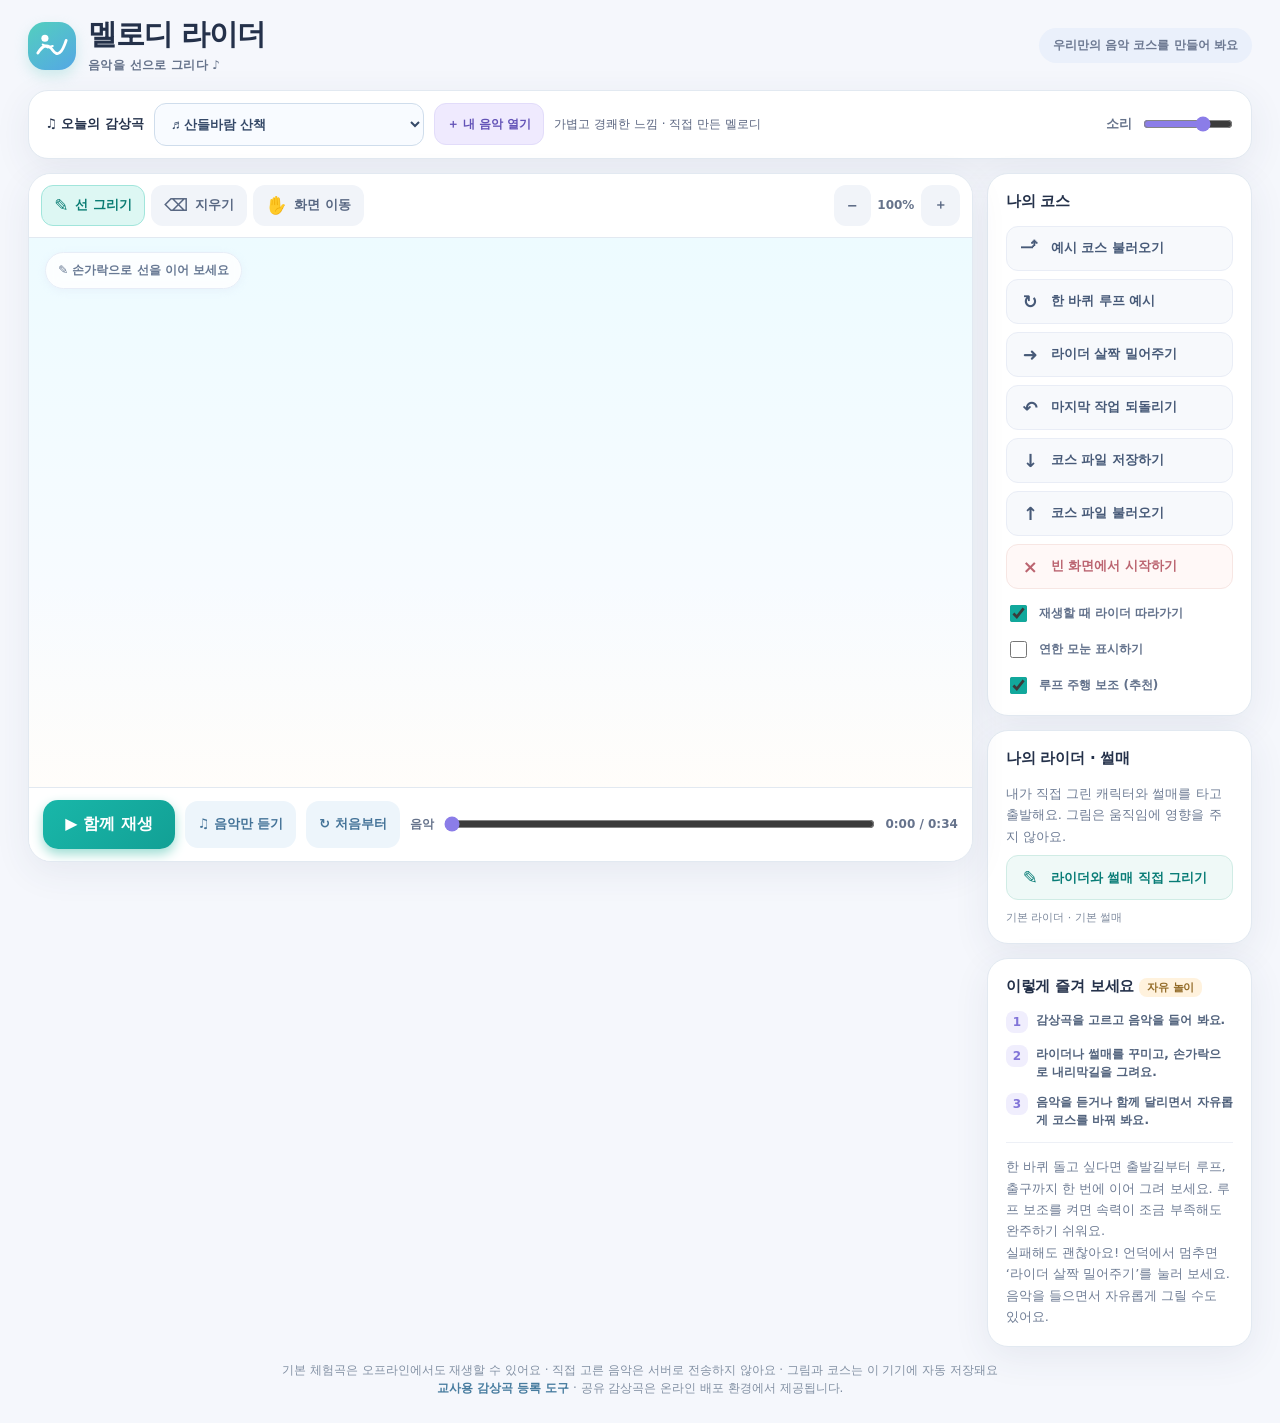
==== melody-rider/index.html @ 486e09ff "Fix 360-degree loop rider movement and add loop course / optional assist" ====
<!doctype html>
<html lang="ko">
<head>
<meta charset="utf-8">
<meta name="viewport" content="width=device-width,initial-scale=1,viewport-fit=cover,user-scalable=no">
<meta name="theme-color" content="#f6f7fb">
<title>멜로디 라이더 | 음악을 선으로 그리다</title>
<style>
:root{--ink:#24314a;--sub:#66738b;--mint:#11a89c;--mint-d:#098d82;--lilac:#8b7de8;--orange:#ff935e;--stroke:#e2e9f1;--paper:#fff;--bg:#f5f7fc;--shadow:0 10px 36px rgba(49,63,99,.08)}
*{box-sizing:border-box}html,body{margin:0;min-height:100%;background:var(--bg);font-family:system-ui,-apple-system,"Apple SD Gothic Neo","Noto Sans KR",sans-serif;color:var(--ink)}button,input{font:inherit}button{cursor:pointer;-webkit-tap-highlight-color:transparent}button:focus-visible,input:focus-visible{outline:3px solid #74cfc5;outline-offset:2px}
.shell{max-width:1500px;padding:18px clamp(12px,2.2vw,30px) 26px;margin:auto}.top{display:flex;align-items:center;justify-content:space-between;gap:16px;margin-bottom:16px;flex-wrap:wrap}.brand{display:flex;align-items:center;gap:12px}.logo{height:48px;width:48px;border-radius:17px;display:grid;place-items:center;background:linear-gradient(145deg,#53cfbe,#54a7e5);box-shadow:0 6px 13px #93d8d36b}.logo svg{width:34px;height:34px}.brand h1{font-size:clamp(22px,2.3vw,30px);margin:0;letter-spacing:-1px;line-height:1.15}.brand small{display:block;font-size:12px;color:var(--sub);font-weight:600;letter-spacing:.3px;margin-top:5px}.teacher-tip{font-size:12px;color:#6c7891;background:#eaf0fb;border-radius:50px;padding:9px 14px;font-weight:700}
.music-panel{display:flex;align-items:center;flex-wrap:wrap;gap:12px;background:var(--paper);border:1px solid var(--stroke);border-radius:20px;padding:12px 16px;box-shadow:var(--shadow);margin-bottom:14px}.music-label{font-size:13px;font-weight:800;white-space:nowrap}.music-picks{display:flex;background:#f0f3f9;border-radius:12px;padding:4px;gap:3px}.music-picks button{border:0;border-radius:10px;background:transparent;color:#65748a;padding:8px 12px;font-weight:800;font-size:13px}.music-picks button.selected{color:#fff;background:#776ce0;box-shadow:0 3px 10px #b8b1ef}.song-name{font-size:12px;color:#5a6580;overflow:hidden;text-overflow:ellipsis;white-space:nowrap;min-width:0;flex:1}.volume{display:flex;align-items:center;gap:9px;font-size:13px;color:var(--sub);font-weight:700}.volume input{accent-color:#8b7de8;width:90px}.hide{display:none!important}
.layout{display:grid;grid-template-columns:minmax(0,1fr) 265px;align-items:start;gap:14px}.stage-card{position:relative;background:#fff;border:1px solid var(--stroke);border-radius:23px;box-shadow:var(--shadow);overflow:hidden}.canvas-toolbar{display:flex;flex-wrap:wrap;align-items:center;gap:6px;padding:11px 12px;background:rgba(255,255,255,.97);border-bottom:1px solid var(--stroke);min-height:64px}.tool{border:1px solid transparent;background:#f1f4f9;color:#586782;font-size:13px;font-weight:800;border-radius:12px;min-height:41px;padding:0 12px;display:flex;gap:7px;align-items:center;justify-content:center;white-space:nowrap}.tool.active{background:#ddf7f3;color:#097c73;border-color:#a1e5db}.tool.warn{color:#ae6060;background:#fff4f1}.tool .ic{font-size:17px}.toolbar-spacer{flex:1}.zoom-lbl{font-size:12px;color:var(--sub);font-weight:800;min-width:38px;text-align:center}.stage{position:relative;height:clamp(355px,61vh,690px);background:linear-gradient(180deg,#edfbff,#f7fbff 63%,#fffdfa);overflow:hidden;touch-action:none;user-select:none}.stage canvas{display:block;width:100%;height:100%;touch-action:none;cursor:crosshair}.stage.is-pan canvas{cursor:grab}.stage.is-erase canvas{cursor:cell}.stage-overlay{position:absolute;left:16px;top:14px;pointer-events:none;background:#ffffffcc;color:#687994;font-size:12px;font-weight:800;padding:9px 12px;border:1px solid #e7edf7;border-radius:30px;backdrop-filter:blur(7px);box-shadow:0 2px 8px #d7e5f255}.message{position:absolute;left:50%;top:32%;transform:translate(-50%,-50%);background:#26364be8;border-radius:16px;padding:13px 20px;color:#fff;font-weight:800;text-align:center;max-width:80%;font-size:14px;pointer-events:none;opacity:0;transition:opacity .3s}.message.show{opacity:1}.playbar{display:flex;align-items:center;gap:10px;padding:12px 14px;background:#fff;border-top:1px solid var(--stroke)}.play{background:linear-gradient(135deg,#19b7a9,#12a095);border:0;min-height:49px;color:#fff;border-radius:15px;padding:0 22px;font-weight:900;font-size:16px;box-shadow:0 5px 12px #9cddd3}.restart{background:#edf5fb;border:0;color:#447398;border-radius:13px;padding:0 13px;min-height:47px;font-weight:800;font-size:13px}.timeline{min-width:80px;flex:1;display:flex;align-items:center;gap:8px}.timeline input{width:100%;accent-color:#8b7de8}.time{font-size:12px;color:#66738c;white-space:nowrap;font-variant-numeric:tabular-nums;font-weight:800}.timeline label{font-size:12px;color:var(--sub);white-space:nowrap;font-weight:800}.side{display:flex;flex-direction:column;gap:14px}.panel{background:#fff;border:1px solid var(--stroke);border-radius:21px;padding:18px;box-shadow:var(--shadow)}.panel h2{font-size:15px;margin:0 0 15px;letter-spacing:-.2px}.panel .sep{height:1px;background:#edf0f6;margin:13px 0}.pbtn{width:100%;display:flex;align-items:center;gap:9px;text-align:left;border:1px solid #e9edf6;background:#f7f9fc;border-radius:12px;padding:11px 12px;color:#475a78;font-weight:800;font-size:13px;margin-top:8px}.pbtn .ic{font-size:18px;width:23px;text-align:center}.pbtn:hover,.tool:hover{filter:brightness(.98)}.pbtn.danger{background:#fff8f7;color:#bb6470;border-color:#f7e6e3}.check{display:flex;align-items:center;gap:9px;color:#62718b;font-size:12px;font-weight:750;margin-top:13px;cursor:pointer}.check input{accent-color:var(--mint);width:17px;height:17px}.hint{color:#6f7d95;line-height:1.65;font-size:13px;margin:0}.steps{display:grid;gap:12px}.steps p{display:flex;gap:8px;margin:0;color:#52637d;font-size:12px;line-height:1.5;font-weight:700}.steps b{height:22px;width:22px;border-radius:8px;display:inline-grid;place-items:center;flex-shrink:0;background:#f0eefd;color:#8174d8;font-size:12px}.footer{margin-top:14px;text-align:center;color:#8290a3;font-size:12px;line-height:1.5}.pill{background:#fff2dd;color:#936b28;padding:3px 8px;border-radius:8px;font-weight:900;font-size:11px}.simple{border:0;background:transparent;color:#4e88ac;font-weight:800;font-size:12px;padding:4px}.mobile-only{display:none}
@media(max-width:1050px){.layout{grid-template-columns:minmax(0,1fr) 220px}.panel{padding:14px}.tool{padding:0 9px}.teacher-tip{display:none}.canvas-toolbar{gap:5px}}
@media(max-width:750px){.shell{padding:10px 10px 20px}.top{margin:5px 4px 12px}.brand h1{font-size:22px}.logo{height:42px;width:42px;border-radius:14px}.layout{display:flex;flex-direction:column}.side{display:grid;grid-template-columns:1fr 1fr}.stage{height:55vh;min-height:350px;max-height:580px}.canvas-toolbar{padding:9px;min-height:unset}.tool{min-height:40px;font-size:12px;padding:0 9px}.tool .ic{font-size:15px}.zoom-lbl{display:none}.playbar{padding:9px;gap:6px}.play{min-height:45px;padding:0 14px;font-size:14px}.restart{min-height:45px;padding:0 9px}.timeline label{display:none}.time{font-size:11px}.music-panel{padding:10px;gap:9px}.music-label{display:none}.music-picks button{padding:8px;font-size:12px}.volume{display:none}.song-name{flex-basis:100%}.footer{margin-top:10px}}
@media(max-width:450px){.side{grid-template-columns:1fr}.stage{height:52vh}.canvas-toolbar{flex-wrap:nowrap;overflow-x:auto}.toolbar-spacer{display:none}.playbar{flex-wrap:wrap}.timeline{order:3;flex-basis:100%;padding:0 3px}.stage-overlay{font-size:10px;left:8px;top:8px}.brand small{font-size:10px}}

.song-select{min-height:43px;border:1px solid #cfddec;border-radius:12px;background:#f8fbff;color:#354968;padding:0 12px;font-weight:850;font-size:13px;max-width:270px;min-width:165px;flex:1;cursor:pointer}.song-file-btn{background:#efeafe;color:#6353b7;border:1px solid #e2dcfa;border-radius:12px;min-height:42px;padding:0 12px;font-weight:800;font-size:12px;white-space:nowrap}.music-panel{gap:10px}.song-name{min-width:190px}.art-open{background:#eff9f7;border-color:#d0ece5;color:#087c76}.art-state{font-size:11px;color:#7d899d;margin-top:10px}.footer a{color:#477c9f;text-decoration:none;font-weight:800}
.art-dialog{border:0;background:transparent;padding:8px;max-width:min(820px,calc(100vw - 20px));width:100%;max-height:min(96dvh,900px);overflow:auto}.art-dialog::backdrop{background:#172944a8;backdrop-filter:blur(3px)}.art-content{background:#fff;border-radius:25px;padding:22px;box-shadow:0 18px 55px #17294442}.art-heading{display:flex;justify-content:space-between;gap:12px;align-items:flex-start}.art-heading h2{margin:0;font-size:23px}.art-heading p{margin:5px 0 0;color:#708098;line-height:1.5;font-size:12px}.art-close{border:0;background:#eef2f8;width:38px;height:38px;border-radius:11px;font-size:27px;color:#63758b;line-height:1}.art-tabs{display:flex;gap:8px;margin:17px 0 13px}.art-tabs button{border:1px solid #dbe5f0;background:#f5f7fc;border-radius:11px;padding:10px 15px;color:#66768b;font-weight:900}.art-tabs button.chosen{background:#def7f1;border-color:#80d8cc;color:#078476}.art-work{display:grid;grid-template-columns:minmax(0,1fr) minmax(170px,.75fr);gap:18px;align-items:center}.art-board{min-height:250px;border-radius:18px;border:2px dashed #b9d8e2;background-color:#f7fbff;background-image:linear-gradient(#a6d8e32b 1px,transparent 1px),linear-gradient(90deg,#a6d8e32b 1px,transparent 1px);background-size:24px 24px;display:flex;align-items:center;justify-content:center;padding:12px}.art-board canvas{display:block;max-width:100%;width:auto;height:auto;max-height:min(39vh,355px);touch-action:none;cursor:crosshair;filter:drop-shadow(0 1px 0 #d2d9e9)}.art-explain strong{font-size:15px}.art-explain p{font-size:12px;line-height:1.6;color:#738198}.art-color-row{display:flex;flex-wrap:wrap;gap:8px;margin:16px 0}.art-color-row button{width:33px;height:33px;border-radius:50%;border:3px solid white;box-shadow:0 0 0 1px #d8dfeb;position:relative;padding:0}.art-color-row button.chosen{box-shadow:0 0 0 3px #7468c9}.art-tools{display:flex;flex-wrap:wrap;gap:7px}.art-tools button{border:1px solid #d9e2f0;border-radius:9px;background:#f3f6fb;color:#546983;padding:9px;font-size:12px;font-weight:800}.art-tools button.chosen{color:#0a7f76;background:#dff6f0;border-color:#9ee1d7}.art-explain .art-small{font-size:11px;margin-top:15px}.art-bottom{display:flex;gap:10px;justify-content:flex-end;margin-top:18px;border-top:1px solid #edf0f7;padding-top:15px}.art-bottom button{min-height:44px;border:0;border-radius:12px;background:#eff2f8;color:#576982;padding:0 17px;font-weight:850}.art-bottom .art-save{background:#159f95;color:white}
@media(max-width:750px){.music-panel .song-select{max-width:none}.song-name{flex-basis:100%;min-width:0}.art-dialog{max-height:96dvh}.art-content{padding:14px}.art-work{grid-template-columns:minmax(0,1fr) minmax(145px,.7fr);gap:11px}.art-board{min-height:195px;padding:6px}.art-heading h2{font-size:19px}.art-color-row button{width:29px;height:29px}.art-tabs{margin:12px 0}}
@media(max-width:550px){.art-work{grid-template-columns:1fr;gap:9px}.art-board{min-height:180px}.art-board canvas{max-height:29vh}.art-explain p{margin:5px 0}.art-color-row{margin:9px 0}.art-heading p{font-size:11px}.art-bottom{margin-top:8px}.art-tabs button{font-size:12px;padding:8px 9px}}
</style>
</head>
<body>
<div class="shell">
<header class="top">
  <div class="brand"><div class="logo" aria-hidden="true"><svg viewBox="0 0 48 48" fill="none"><path d="M4 34Q15 16 25 30T44 16" stroke="white" stroke-width="4" stroke-linecap="round"/><circle cx="14" cy="13" r="5" fill="#fff"/><path d="M11 22L18 26L25 24" stroke="white" stroke-width="3" stroke-linecap="round"/></svg></div><div><h1>멜로디 라이더</h1><small>음악을 선으로 그리다 ♪</small></div></div>
  <div class="teacher-tip">우리만의 음악 코스를 만들어 봐요</div>
</header>
<section class="music-panel" aria-label="음악 선택">
  <div class="music-label">♫ 오늘의 감상곡</div>
  <select class="song-select" id="songSelect" aria-label="감상곡 선택"><option>감상곡을 준비하는 중…</option></select>
  <button type="button" class="song-file-btn" id="pickFile">＋ 내 음악 열기</button>
  <input id="musicInput" class="hide" type="file" accept="audio/*,.mp3,.m4a,.wav,.ogg">
  <span class="song-name" id="songName">곡을 선택한 뒤 듣거나 코스를 만들어 보세요</span>
  <div class="volume"><label for="volume">소리</label><input id="volume" type="range" min="0" max="100" value="70" aria-label="음량"></div>
</section>
<div class="layout">
  <section class="stage-card" aria-label="그리기와 라이더 영역">
    <div class="canvas-toolbar">
      <button type="button" class="tool active" id="toolDraw" aria-pressed="true"><span class="ic">✎</span> 선 그리기</button>
      <button type="button" class="tool" id="toolErase" aria-pressed="false"><span class="ic">⌫</span> 지우기</button>
      <button type="button" class="tool" id="toolPan" aria-pressed="false"><span class="ic">✋</span> 화면 이동</button>
      <span class="toolbar-spacer"></span>
      <button type="button" class="tool" id="zoomOut" aria-label="화면 축소">−</button><span class="zoom-lbl" id="zoomLabel">100%</span><button type="button" class="tool" id="zoomIn" aria-label="화면 확대">＋</button>
    </div>
    <div class="stage" id="stage"><canvas id="canvas" aria-label="터치 또는 마우스로 선을 그리는 공간"></canvas><span class="stage-overlay" id="stageStatus">✎ 선을 그려 길을 이어 보세요</span><div class="message" id="message" aria-live="polite"></div></div>
    <div class="playbar">
      <button type="button" class="play" id="playBtn">▶ 함께 재생</button>
      <button type="button" class="restart" id="listenBtn">♫ 음악만 듣기</button>
      <button type="button" class="restart" id="retryBtn">↻ 처음부터</button>
      <div class="timeline"><label for="seek">음악</label><input type="range" min="0" max="1000" value="0" id="seek" aria-label="음악 재생 위치"><span class="time" id="time">0:00 / 0:34</span></div>
    </div>
  </section>
  <aside class="side">
    <section class="panel"><h2>나의 코스</h2>
      <button type="button" class="pbtn" id="sampleBtn"><span class="ic">⤴</span> 예시 코스 불러오기</button>
      <button type="button" class="pbtn" id="loopSampleBtn"><span class="ic">↻</span> 한 바퀴 루프 예시</button>
      <button type="button" class="pbtn" id="pushBtn"><span class="ic">➜</span> 라이더 살짝 밀어주기</button>
      <button type="button" class="pbtn" id="undoBtn"><span class="ic">↶</span> 마지막 작업 되돌리기</button>
      <button type="button" class="pbtn" id="saveBtn"><span class="ic">↓</span> 코스 파일 저장하기</button>
      <button type="button" class="pbtn" id="loadBtn"><span class="ic">↑</span> 코스 파일 불러오기</button>
      <button type="button" class="pbtn danger" id="clearBtn"><span class="ic">×</span> 빈 화면에서 시작하기</button>
      <input class="hide" type="file" accept=".json,application/json" id="courseInput">
      <label class="check"><input type="checkbox" id="follow" checked> 재생할 때 라이더 따라가기</label>
      <label class="check"><input type="checkbox" id="showGrid"> 연한 모눈 표시하기</label>
      <label class="check"><input type="checkbox" id="loopAssist" checked> 루프 주행 보조 (추천)</label>
    </section>
    <section class="panel"><h2>나의 라이더 · 썰매</h2>
      <p class="hint">내가 직접 그린 캐릭터와 썰매를 타고 출발해요. 그림은 움직임에 영향을 주지 않아요.</p>
      <button type="button" class="pbtn art-open" id="artOpen"><span class="ic">✎</span> 라이더와 썰매 직접 그리기</button>
      <div class="art-state" id="artState">기본 캐릭터 · 기본 썰매</div>
    </section>
    <section class="panel"><h2>이렇게 즐겨 보세요 <span class="pill">자유 놀이</span></h2>
      <div class="steps"><p><b>1</b><span>감상곡을 고르고 음악을 들어 봐요.</span></p><p><b>2</b><span>라이더나 썰매를 꾸미고, 손가락으로 내리막길을 그려요.</span></p><p><b>3</b><span>음악을 듣거나 함께 달리면서 자유롭게 코스를 바꿔 봐요.</span></p></div>
      <div class="sep"></div><p class="hint">한 바퀴 돌고 싶다면 출발길부터 루프, 출구까지 한 번에 이어 그려 보세요. 루프 보조를 켜면 속력이 조금 부족해도 완주하기 쉬워요.</p><p class="hint">실패해도 괜찮아요! 언덕에서 멈추면 ‘라이더 살짝 밀어주기’를 눌러 보세요. 음악을 들으면서 자유롭게 그릴 수도 있어요.</p>
    </section>
  </aside>
</div>
<div class="footer">기본 체험곡은 오프라인에서도 재생할 수 있어요 · 직접 고른 음악은 서버로 전송하지 않아요 · 그림과 코스는 이 기기에 자동 저장돼요<br><a href="teacher.html">교사용 감상곡 등록 도구</a> · 공유 감상곡은 온라인 배포 환경에서 제공됩니다.</div>
</div>
<dialog id="artDialog" class="art-dialog" aria-labelledby="artDialogTitle">
  <div class="art-content">
    <div class="art-heading"><div><h2 id="artDialogTitle">내 라이더와 썰매 꾸미기</h2><p>손가락으로 마음껏 그려요! 그림이 작게 줄어들어 라이더와 함께 움직여요.</p></div><button type="button" id="artClose" class="art-close" aria-label="그리기 창 닫기">×</button></div>
    <div class="art-tabs" role="group" aria-label="그림 종류"><button type="button" class="chosen" id="artTabRider">사람 · 동물 그리기</button><button type="button" id="artTabSled">썰매 그리기</button></div>
    <div class="art-work"><div class="art-board"><canvas id="artCanvas" width="240" height="280" aria-label="캐릭터를 직접 그리는 공간"></canvas></div><div class="art-explain"><strong id="artGuideTitle">라이더를 그려 보세요</strong><p id="artGuideText">얼굴이나 몸을 크게 그리면 달릴 때도 잘 보여요. 종이처럼 보이는 배경은 저장되지 않아요.</p><div class="art-color-row" id="artPalette" aria-label="펜 색상"></div><div class="art-tools"><button id="artPen" type="button" class="chosen">✎ 펜</button><button id="artEraser" type="button">⌫ 지우개</button><button id="artUndo" type="button">↶ 되돌리기</button><button id="artClear" type="button">모두 지우기</button></div><p class="art-small">그린 부분만 사용해요. 빈 그림을 적용하면 기본 모습으로 돌아갑니다.</p></div></div>
    <div class="art-bottom"><button type="button" id="artCancel">취소</button><button type="button" id="artApply" class="art-save">✓ 내 그림 적용하기</button></div>
  </div>
</dialog>
<script>
(()=>{'use strict';
const $=id=>document.getElementById(id);
const canvas=$('canvas'),stage=$('stage'),ctx=canvas.getContext('2d');
const BASE={x:94,y:228};
const SAMPLE=[
 [[32,320],[110,320],[230,320],[310,337],[410,374],[515,421]],
 [[515,421],[590,423],[645,404],[700,359],[765,315]],
 [[905,419],[1010,414],[1150,384],[1270,386],[1370,432]],
 [[1420,429],[1490,371],[1545,318],[1635,316],[1750,369]]
];
const STORAGE='melodyRider_courses_v1';
let tracks=[],history=[],mode='draw',camera={x:0,y:-56,zoom:1},follow=true,grid=false;
let width=800,height=500,scale=1,pointer=null,preview=null,playing=false,rideEnabled=true,lastTime=0,now=0,shownMessage=0,death=false,loopAssist=true;
// 자유 감상용 주행 설정: 적은 구름저항과 부드러운 코너 통과.
const PHYSICS={gravity:970,startSpeed:290,rollingFriction:.003,airDrag:.008,maxSpeed:1100};
let rider={x:BASE.x,y:BASE.y,vx:PHYSICS.startSpeed,vy:0,angle:0,grounded:false,tangent:null,track:null,s:0,railSpeed:0,side:1,boosted:new Set(),r:12},sparkles=[];
// 교사가 music-library.json에 등록한 곡은 학생 전체에게 공유되고, 내 음악은 기기 안에서만 열립니다.
const BUILTINS=[
 {id:'breeze',kind:'builtin',title:'산들바람 산책',description:'가볍고 경쾌한 느낌 · 직접 만든 멜로디',bpm:112,length:34.3,wave:'triangle',melody:[64,67,69,71,72,71,69,67,64,62,64,67,69,67,64,null,65,69,72,74,72,69,67,65,64,67,71,74,72,69,67,null,64],bass:[48,48,53,50]},
 {id:'cloud',kind:'builtin',title:'구름 위의 꿈',description:'느리고 부드러운 느낌 · 직접 만든 멜로디',bpm:76,length:41.5,wave:'sine',melody:[60,null,64,67,69,null,67,64,62,null,65,69,67,null,64,null,60,62,64,null,67,65,64,null,62,60,62,65,64,null,60,null],bass:[48,53,46,48]},
 {id:'chase',kind:'builtin',title:'두근두근 모험',description:'빠르고 신나는 느낌 · 직접 만든 멜로디',bpm:152,length:30.3,wave:'sawtooth',melody:[64,64,67,69,71,69,67,64,72,71,69,67,69,71,74,null,76,74,72,71,69,67,69,71,72,74,76,74,71,69,67,null],bass:[48,55,53,50]}
];
let songs=[...BUILTINS],currentSong=BUILTINS[0],musicMode='builtin',musicFileUrl=null,selectedFile=null,musicTime=0,beatPlayed=-1,ctxAudio=null,volume=.7;
const audio=new Audio();audio.preload='metadata';audio.volume=volume;
let musicDuration=currentSong.length;
const ART_STORAGE='melodyRider_art_v2',art={rider:null,sled:null},artImages={rider:null,sled:null};
function clamp(v,lo,hi){return Math.max(lo,Math.min(hi,v));}
function showMessage(txt,ms=1700){$('message').textContent=txt;$('message').classList.add('show');shownMessage=performance.now()+ms;}
function sample(){return SAMPLE.map(line=>line.map(p=>({x:p[0],y:p[1]})));}
function snap(){return tracks.map(line=>line.map(p=>({x:p.x,y:p.y})));}
function checkpoint(){history.push(snap());if(history.length>40)history.shift();}
function persist(){try{localStorage.setItem(STORAGE,JSON.stringify(tracks));}catch(e){}}
function validateTrack(data){if(!Array.isArray(data)||data.length>500)return null;const out=[];for(const line of data){if(!Array.isArray(line)||line.length>15000) return null;const newLine=[];for(const p of line){if(typeof p?.x!=='number'||typeof p?.y!=='number'||!Number.isFinite(p.x)||!Number.isFinite(p.y)||Math.abs(p.x)>1e7||Math.abs(p.y)>1e7)return null;newLine.push({x:p.x,y:p.y});}if(newLine.length>1)out.push(newLine);}return out;}
try{const stored=JSON.parse(localStorage.getItem(STORAGE));tracks=validateTrack(stored)||sample();}catch(e){tracks=sample();}
function resetRider(){rider={x:BASE.x,y:BASE.y,vx:PHYSICS.startSpeed,vy:0,angle:0,grounded:false,tangent:null,track:null,s:0,railSpeed:0,side:1,boosted:new Set(),r:12};death=false;sparkles=[];}
function resetMusic(){musicTime=0;beatPlayed=-1;if(musicMode==='url'||musicMode==='file'){try{audio.currentTime=0;}catch(e){}}updateTime();}
function refreshButtons(){$('playBtn').textContent=playing&&rideEnabled?'Ⅱ 함께 멈춤':'▶ 함께 재생';$('listenBtn').textContent=playing&&!rideEnabled?'Ⅱ 음악 멈춤':'♫ 음악만 듣기';}
function stop(playbackReset=false){playing=false;audio.pause();refreshButtons();if(playbackReset){resetRider();resetMusic();}updateStatus();}
function restart(){stop(true);camera.x=0;camera.y=-56;showMessage('출발 준비 완료!');}
function setMode(m){mode=m;['Draw','Erase','Pan'].forEach(n=>{const b=$('tool'+n);const on=m===n.toLowerCase();b.classList.toggle('active',on);b.setAttribute('aria-pressed',on);});stage.classList.toggle('is-pan',m==='pan');stage.classList.toggle('is-erase',m==='erase');updateStatus();}
function updateStatus(){const text=death?'↻ 처음부터를 누르면 다시 탈 수 있어요':playing?(rideEnabled?'♪ 음악과 함께 달리는 중!':'♫ 음악을 들으며 자유롭게 그려 보세요'):mode==='draw'?'✎ 손가락으로 선을 이어 보세요':mode==='erase'?'⌫ 지우고 싶은 선을 쓸어 보세요':'✋ 화면을 드래그해 이동하세요';$('stageStatus').textContent=text;}
function sizeCanvas(){const r=stage.getBoundingClientRect();width=Math.max(100,r.width);height=Math.max(100,r.height);scale=Math.min(2,window.devicePixelRatio||1);canvas.width=Math.round(width*scale);canvas.height=Math.round(height*scale);}
function w2s(x,y){return{x:(x-camera.x)*camera.zoom,y:(y-camera.y)*camera.zoom};}
function s2w(x,y){return{x:x/camera.zoom+camera.x,y:y/camera.zoom+camera.y};}
function eventPoint(e){const r=canvas.getBoundingClientRect();return{x:e.clientX-r.left,y:e.clientY-r.top};}
function setZoom(z){z=clamp(z,.45,2.1);const mid=s2w(width/2,height/2);camera.zoom=z;camera.x=mid.x-width/(2*z);camera.y=mid.y-height/(2*z);$('zoomLabel').textContent=Math.round(100*z)+'%';}
function nearest(line,x,y){let best=Infinity;for(let i=1;i<line.length;i++){const a=line[i-1],b=line[i],dx=b.x-a.x,dy=b.y-a.y,len2=dx*dx+dy*dy;if(len2<.01)continue;const t=clamp(((x-a.x)*dx+(y-a.y)*dy)/len2,0,1);const d=Math.hypot(x-a.x-dx*t,y-a.y-dy*t);if(d<best)best=d;}return best;}
function eraseAt(x,y){const idx=tracks.findIndex(line=>nearest(line,x,y)<19/camera.zoom);if(idx>=0){tracks.splice(idx,1);persist();return true;}return false;}
function down(e){if(e.button!==undefined&&e.button!==0)return;if(pointer)return;e.preventDefault();canvas.setPointerCapture(e.pointerId);const p=eventPoint(e),v=s2w(p.x,p.y);pointer={id:e.pointerId,x:p.x,y:p.y,erased:false};if(mode==='draw'){checkpoint();preview=[v];}else if(mode==='erase'){checkpoint();pointer.erased=eraseAt(v.x,v.y);}}
function move(e){if(!pointer||pointer.id!==e.pointerId)return;e.preventDefault();const p=eventPoint(e);if(mode==='draw'){const v=s2w(p.x,p.y),prev=preview[preview.length-1];if(Math.hypot(v.x-prev.x,v.y-prev.y)>=4/camera.zoom)preview.push(v);}else if(mode==='pan'){camera.x-=(p.x-pointer.x)/camera.zoom;camera.y-=(p.y-pointer.y)/camera.zoom;}else if(mode==='erase'){const v=s2w(p.x,p.y);eraseAt(v.x,v.y);}pointer.x=p.x;pointer.y=p.y;}
function up(e){if(!pointer||pointer.id!==e.pointerId)return;e.preventDefault();if(mode==='draw'&&preview){if(preview.length===1){preview.push({x:preview[0].x+2,y:preview[0].y});}tracks.push(preview);persist();preview=null;}pointer=null;}
function download(name,data,type){const b=new Blob([data],{type});const url=URL.createObjectURL(b),a=document.createElement('a');a.href=url;a.download=name;document.body.appendChild(a);a.click();a.remove();setTimeout(()=>URL.revokeObjectURL(url),1000);}
function renderSongOptions(){
 const sel=$('songSelect'),keep=currentSong.id;sel.replaceChildren();
 for(const s of songs){const o=document.createElement('option');o.value=s.id;o.textContent=s.kind==='url'?'♫ '+s.title:'♬ '+s.title;sel.appendChild(o);}
 if(selectedFile){const o=document.createElement('option');o.value='local';o.textContent='내 음악 · '+selectedFile.name;sel.appendChild(o);}
 const silent=document.createElement('option');silent.value='silent';silent.textContent='무음으로 만들기';sel.appendChild(silent);
 sel.value=keep;$('songName').textContent=currentSong.description||currentSong.title;musicDuration=musicMode==='builtin'?currentSong.length:musicMode==='none'?0:Number.isFinite(audio.duration)?audio.duration:0;updateTime();
}
function chooseMusic(id){
 stop(true);const song=id==='local'?{id:'local',kind:'file',title:selectedFile?.name||'내 음악',description:'내 기기의 음악 파일'}:id==='silent'?{id:'silent',kind:'none',title:'무음',description:'음악 없이 자유롭게 코스를 만들어요'}:songs.find(s=>s.id===id);
 if(!song)return;currentSong=song;musicMode=song.kind==='none'?'none':song.kind==='builtin'?'builtin':song.kind==='file'?'file':'url';
 if(musicMode==='url'){audio.src=song.src;audio.load();}else if(musicMode==='file'){audio.src=musicFileUrl;audio.load();}else{audio.removeAttribute('src');audio.load();}
 renderSongOptions();
}
async function loadLibrary(){
 try{const response=await fetch('./music-library.json',{cache:'no-store'});if(!response.ok)throw Error();const data=await response.json();const entries=Array.isArray(data)?data:Array.isArray(data.songs)?data.songs:[];
  const clean=entries.slice(0,70).map((s,i)=>{if(!s||typeof s.title!=='string'||typeof s.src!=='string')return null;const title=s.title.trim().slice(0,80),src=s.src.trim();if(!title||!src||/^(javascript|data|blob|file):/i.test(src)||src.startsWith('//'))return null;try{const u=new URL(src,location.href);if(!['http:','https:'].includes(u.protocol))return null;}catch(e){return null;}return{id:'teacher-'+i,kind:'url',title,src,description:typeof s.description==='string'?s.description.slice(0,140):'선생님이 등록한 감상곡'};}).filter(Boolean);
  songs=[...BUILTINS,...clean];renderSongOptions();
 }catch(e){/* file://에서는 외부 JSON을 읽을 수 없으므로 기본 3곡만 표시 */}
}
function fmt(s){if(!Number.isFinite(s))return'0:00';s=Math.floor(s);return Math.floor(s/60)+':'+String(s%60).padStart(2,'0');}
function updateTime(){const pos=musicMode==='file'||musicMode==='url'?audio.currentTime:musicMode==='builtin'?musicTime:0;const dur=musicDuration;const val=dur>0?Math.round((pos/dur)*1000):0;$('seek').value=clamp(val,0,1000);$('time').textContent=fmt(pos)+' / '+fmt(dur);$('seek').disabled=musicMode==='none'||dur<=0;}
function audioContext(){if(!ctxAudio){const C=window.AudioContext||window.webkitAudioContext;if(!C)return null;ctxAudio=new C();}if(ctxAudio.state==='suspended')ctxAudio.resume().catch(()=>{});return ctxAudio;}
function tone(note,dur,vol=.14,type='sine'){if(!Number.isFinite(note)||volume<=0)return;const ac=audioContext();if(!ac)return;const at=ac.currentTime;const osc=ac.createOscillator(),gain=ac.createGain();osc.type=type;osc.frequency.value=440*Math.pow(2,(note-69)/12);gain.gain.setValueAtTime(.0001,at);gain.gain.exponentialRampToValueAtTime(Math.max(.00015,vol*volume),at+.018);gain.gain.exponentialRampToValueAtTime(.0001,at+dur);osc.connect(gain);gain.connect(ac.destination);osc.start(at);osc.stop(at+dur+.02);}
function doBeat(step){const s=currentSong;const note=s.melody[step%s.melody.length];if(note!==null)tone(note,s.bpm<90?.38:.2,s.wave==='sawtooth'?.045:.095,s.wave);if(step%2===0)tone(s.bass[Math.floor(step/8)%s.bass.length],.33,.07,'sine');if(step%4===2&&note!==null)tone(note+12,.12,.026,'sine');}
function handleMusic(dt){if(musicMode==='builtin'){
 const s=currentSong,stepSecs=60/s.bpm/2,previous=beatPlayed;musicTime+=dt;if(musicTime>=s.length){musicTime%=s.length;beatPlayed=-1;}const b=Math.floor(musicTime/stepSecs);for(let i=Math.max(beatPlayed+1,b-3);i<=b;i++)if(i>=0)doBeat(i);beatPlayed=b;
}updateTime();}
async function toggle(ride=true){
 if(playing){if(rideEnabled===ride){stop();return;}rideEnabled=ride;refreshButtons();updateStatus();return;}
 if(!ride&&musicMode==='none'){showMessage('감상곡을 먼저 선택해 주세요');return;}
 if(ride&&death)resetRider();
 if(musicMode==='file'||musicMode==='url'){
  if(!audio.src){showMessage('재생할 음악 파일이 없어요');return;}if(audio.ended)audio.currentTime=0;
  try{await audio.play();}catch(e){showMessage('음악을 재생할 수 없어요. 주소나 파일을 확인해 주세요',2800);return;}
 }else if(musicMode==='builtin'){audioContext();}
 rideEnabled=ride;playing=true;refreshButtons();updateStatus();
}
// 선로의 진행 방향은 학생이 선을 그린 순서입니다. x가 왼쪽으로 돌아가는 루프도 그대로 따라갑니다.
// 선로를 작은 간격으로 보간한 다음 근처 이웃만 평균 내어, 손그림의 잔떨림을 완화합니다.
const rideTrackCache=new WeakMap();
function rideTrack(line){
 let geo=rideTrackCache.get(line);
 if(geo)return geo;
 const dense=[];
 for(let i=1;i<line.length;i++){
  const a=line[i-1],b=line[i],distance=Math.hypot(b.x-a.x,b.y-a.y);
  if(!dense.length)dense.push({x:a.x,y:a.y});
  if(distance<.1)continue;
  const pieces=Math.min(300,Math.max(1,Math.ceil(distance/7)));
  for(let k=1;k<=pieces;k++)dense.push({x:a.x+(b.x-a.x)*k/pieces,y:a.y+(b.y-a.y)*k/pieces});
 }
 const points=dense.map((p,i)=>{
  if(i===0||i===dense.length-1)return p;
  let x=0,y=0,total=0;
  for(let k=-3;k<=3;k++){
   const q=dense[i+k];if(!q)continue;
   const w=4-Math.abs(k);x+=q.x*w;y+=q.y*w;total+=w;
  }
  return{x:x/total,y:y/total};
 });
 const cum=[0];
 for(let i=1;i<points.length;i++)cum.push(cum[i-1]+Math.hypot(points[i].x-points[i-1].x,points[i].y-points[i-1].y));
 let turn=0;
 for(let i=2;i<points.length;i++){
  const a=points[i-2],b=points[i-1],c=points[i];
  const ax=b.x-a.x,ay=b.y-a.y,bx=c.x-b.x,by=c.y-b.y;
  if(Math.hypot(ax,ay)<.05||Math.hypot(bx,by)<.05)continue;
  turn+=Math.atan2(ax*by-ay*bx,ax*bx+ay*by);
 }
 let minY=Infinity,maxY=-Infinity;for(const q of points){if(q.y<minY)minY=q.y;if(q.y>maxY)maxY=q.y;}
 const height=maxY-minY;
 const hasLoop=Math.abs(turn)>5.15 && cum[cum.length-1]>180;
 const suggestedLoopSpeed=Math.min(1080,Math.sqrt(PHYSICS.gravity*(2*height+Math.min(height/2,180)))+58);
 geo={points,cum,total:cum[cum.length-1],hasLoop,suggestedLoopSpeed};
 rideTrackCache.set(line,geo);
 return geo;
}
// 누적 호 길이 s로 점과 접선을 얻습니다. 따라서 수직 벽/천장에서도 진행 방향이 뒤집히지 않습니다.
function trackPosition(g,s){
 const d=clamp(s,0,g.total),cum=g.cum,pts=g.points;
 let lo=1,hi=cum.length-1;
 while(lo<hi){const mid=(lo+hi)>>1;if(cum[mid]<d)lo=mid+1;else hi=mid;}
 const i=lo,a=pts[i-1]||pts[0],b=pts[i]||pts[0],span=(cum[i]||0)-(cum[i-1]||0),u=span>0?(d-cum[i-1])/span:0;
 return{x:a.x+(b.x-a.x)*u,y:a.y+(b.y-a.y)*u};
}
function trackSample(g,s){
 const q=trackPosition(g,s),left=trackPosition(g,s-7),right=trackPosition(g,s+7);
 let dx=right.x-left.x,dy=right.y-left.y,mag=Math.hypot(dx,dy);
 if(mag<.0001){const a=trackPosition(g,s-.5),b=trackPosition(g,s+.5);dx=b.x-a.x;dy=b.y-a.y;mag=Math.hypot(dx,dy);}
 if(mag<.0001)return{x:q.x,y:q.y,tx:1,ty:0};
 return{x:q.x,y:q.y,tx:dx/mag,ty:dy/mag};
}
function turnAngle(a,b,k){return a+Math.atan2(Math.sin(b-a),Math.cos(b-a))*k;}
function findSurface(p,oldX,oldY){
 let best=null;
 for(const line of tracks){const g=rideTrack(line);
  for(let i=1;i<g.points.length;i++){
   const a=g.points[i-1],b=g.points[i];
   if(Math.max(a.x,b.x)+23<p.x||Math.min(a.x,b.x)-23>p.x||Math.max(a.y,b.y)+23<p.y||Math.min(a.y,b.y)-23>p.y)continue;
   const dx=b.x-a.x,dy=b.y-a.y,len2=dx*dx+dy*dy;
   if(len2<.01)continue;
   const raw=((p.x-a.x)*dx+(p.y-a.y)*dy)/len2;
   if(raw<-.1||raw>1.1)continue;
   const t=clamp(raw,0,1),s=g.cum[i-1]+Math.sqrt(len2)*t,q=trackSample(g,s);
   const velAlong=p.vx*q.tx+p.vy*q.ty;
   for(const side of [1,-1]){
    const nx=q.ty*side,ny=-q.tx*side;
    const dist=(p.x-q.x)*nx+(p.y-q.y)*ny,old=(oldX-q.x)*nx+(oldY-q.y)*ny;
    const approach=p.vx*nx+p.vy*ny;
    if(dist>p.r+5||dist<-p.r*.7||old<-p.r*.8||approach>35)continue;
    // 중력 때문에 위에서 내려오는 접촉과 선을 따라 진입하는 접촉을 모두 허용합니다.
    const score=Math.abs(dist-p.r)+(approach>0?approach*.05:0)+(Math.abs(velAlong)<18?5:0);
    if(!best||score<best.score)best={line,g,s,q,side,score};
   }
  }
 }
 return best;
}
function detachRider(p){p.grounded=false;p.track=null;p.tangent=null;p.railSpeed=0;}
function simulate(dt){
 if(death)return;
 const p=rider,oldX=p.x,oldY=p.y;
 if(p.grounded&&p.track&&tracks.includes(p.track)){
  const g=rideTrack(p.track),before=trackSample(g,p.s);
  let speed=p.railSpeed;
  // 교사가 알려 준 기본 물리는 유지하면서, 완성된 고리 코스는 초보자도 돌아볼 수 있게 선택적 추진을 제공합니다.
  if(loopAssist&&g.hasLoop&&!p.boosted.has(p.track)&&speed>35&&before.ty<-.12){
   speed=Math.max(speed,g.suggestedLoopSpeed);p.boosted.add(p.track);
   showMessage('루프 보조! 한 바퀴 돌 힘을 보탰어요',1800);
  }
  speed+=PHYSICS.gravity*before.ty*dt;
  const loss=PHYSICS.rollingFriction*PHYSICS.gravity*dt;
  speed=speed>0?Math.max(0,speed-loss):Math.min(0,speed+loss);
  speed=clamp(speed,-PHYSICS.maxSpeed,PHYSICS.maxSpeed);
  const nextS=p.s+speed*dt;
  if(nextS<0||nextS>g.total){
   const q=trackSample(g,clamp(nextS,0,g.total)),nx=q.ty*p.side,ny=-q.tx*p.side;
   p.x=q.x+nx*p.r;p.y=q.y+ny*p.r;
   p.vx=q.tx*speed;p.vy=q.ty*speed;
   detachRider(p);
   const leftover=Math.abs(nextS-clamp(nextS,0,g.total))/Math.max(1,Math.abs(speed));
   p.x+=p.vx*leftover;p.y+=p.vy*leftover;
  }else{
   p.s=nextS;p.railSpeed=speed;
   const q=trackSample(g,p.s),nx=q.ty*p.side,ny=-q.tx*p.side;
   p.x=q.x+nx*p.r;p.y=q.y+ny*p.r;
   p.vx=q.tx*speed;p.vy=q.ty*speed;
   p.tangent={x:q.tx,y:q.ty};
   const facing=speed< -15?-1:1;
   p.angle=turnAngle(p.angle,Math.atan2(q.ty*facing,q.tx*facing),.46);
   if(Math.random()<.08&&Math.abs(speed)>70)sparkles.push({x:p.x-15,y:p.y+10,vx:-40-Math.random()*35,vy:-25-Math.random()*50,life:.45});
  }
 }else{
  if(p.grounded)detachRider(p);
  p.vy+=PHYSICS.gravity*dt;
  const drag=Math.exp(-PHYSICS.airDrag*dt);p.vx*=drag;p.vy*=drag;
  const v=Math.hypot(p.vx,p.vy);
  if(v>PHYSICS.maxSpeed){p.vx*=PHYSICS.maxSpeed/v;p.vy*=PHYSICS.maxSpeed/v;}
  p.x+=p.vx*dt;p.y+=p.vy*dt;
  const hit=findSurface(p,oldX,oldY);
  if(hit){
   const q=hit.q,nx=q.ty*hit.side,ny=-q.tx*hit.side;
   p.track=hit.line;p.s=hit.s;p.side=hit.side;p.grounded=true;
   p.x=q.x+nx*p.r;p.y=q.y+ny*p.r;
   p.railSpeed=(p.vx*q.tx+p.vy*q.ty)*.998;
   p.vx=q.tx*p.railSpeed;p.vy=q.ty*p.railSpeed;
   p.tangent={x:q.tx,y:q.ty};
   p.angle=turnAngle(p.angle,Math.atan2(q.ty*(p.railSpeed<0?-1:1),q.tx*(p.railSpeed<0?-1:1)),.46);
  }else{
   p.angle=turnAngle(p.angle,Math.atan2(p.vy,p.vx),.045);
  }
 }
 if(p.y>1800||Math.abs(p.x)>200000){death=true;showMessage('앗, 떨어졌어요! ↻ 처음부터를 눌러 보세요',2600);updateStatus();}
 for(const s of sparkles){s.x+=s.vx*dt;s.y+=s.vy*dt;s.life-=dt;}sparkles=sparkles.filter(s=>s.life>0).slice(-80);
}
function nudgeRider(){
 if(death){showMessage('먼저 ↻ 처음부터를 눌러 주세요');return;}
 if(rider.grounded&&rider.track){
  const dir=rider.railSpeed<0?-1:1;
  rider.railSpeed=dir*clamp(Math.abs(rider.railSpeed)+180,0,PHYSICS.maxSpeed);
  const t=rider.tangent||{x:1,y:0};rider.vx=rider.railSpeed*t.x;rider.vy=rider.railSpeed*t.y;
 }else rider.vx=clamp(rider.vx+150,-PHYSICS.maxSpeed,PHYSICS.maxSpeed);
 showMessage('라이더를 앞으로 살짝 밀었어요!');
}
function loopCourse(){
 const line=[[32,320],[110,320],[230,320],[330,340],[420,405],[510,520],[600,625],[670,667],[750,670]];
 const radius=80,count=88,cx=750,cy=590;
 for(let i=1;i<=count;i++){
  const angle=Math.PI/2-2*Math.PI*i/count;
  line.push([cx+Math.cos(angle)*radius,cy+Math.sin(angle)*radius]);
 }
 line.push([825,668],[905,645],[1010,624],[1130,635],[1280,668]);
 return[line.map(([x,y])=>({x,y}))];
}

function roundedRect(x,y,w,h,r){ctx.beginPath();ctx.roundRect(x,y,w,h,r);}
function drawBackground(){ctx.clearRect(0,0,width,height);const g=ctx.createLinearGradient(0,0,0,height);g.addColorStop(0,'#eafbff');g.addColorStop(.6,'#f7fbff');g.addColorStop(1,'#fffef7');ctx.fillStyle=g;ctx.fillRect(0,0,width,height);
 const first=Math.floor(camera.x/440)-1,last=Math.floor((camera.x+width/camera.zoom)/440)+2;
 for(let i=first;i<last;i++){const wp={x:i*440+180,y:80+(Math.abs(i*37)%75)},sc=w2s(wp.x,wp.y),sz=clamp(37*camera.zoom,20,75);ctx.fillStyle='#ffffffb5';ctx.beginPath();ctx.ellipse(sc.x,sc.y,sz*1.8,sz*.35,0,0,Math.PI*2);ctx.ellipse(sc.x-sz*.65,sc.y-sz*.25,sz*.55,sz*.54,0,0,Math.PI*2);ctx.ellipse(sc.x,sc.y-sz*.45,sz*.76,sz*.7,0,0,Math.PI*2);ctx.fill();}
 if(grid){ctx.strokeStyle='#8cbcc91f';ctx.lineWidth=1;const k=50*camera.zoom;const x0=(-camera.x*camera.zoom)%k,y0=(-camera.y*camera.zoom)%k;ctx.beginPath();for(let x=x0;x<width;x+=k){ctx.moveTo(x,0);ctx.lineTo(x,height);}for(let y=y0;y<height;y+=k){ctx.moveTo(0,y);ctx.lineTo(width,y);}ctx.stroke();}}
function drawTrack(line,previewOnly=false){if(line.length<2)return;ctx.beginPath();ctx.moveTo(line[0].x,line[0].y);for(let i=1;i<line.length;i++)ctx.lineTo(line[i].x,line[i].y);ctx.lineCap='round';ctx.lineJoin='round';ctx.strokeStyle=previewOnly?'#e68a9a88':'#34486435';ctx.lineWidth=previewOnly?9:12;ctx.stroke();ctx.strokeStyle=previewOnly?'#fb8da4':'#394e78';ctx.lineWidth=previewOnly?5:7;ctx.stroke();ctx.strokeStyle=previewOnly?'#ffd6df':'#65d5c6';ctx.lineWidth=2;ctx.stroke();}
function drawRider(p){ctx.save();ctx.translate(p.x,p.y);ctx.rotate(p.angle);ctx.lineCap='round';ctx.lineJoin='round';
 if(artImages.sled?.complete&&artImages.sled.naturalWidth){ctx.drawImage(artImages.sled,-29,2,58,25);}else{
  ctx.strokeStyle='#294767';ctx.lineWidth=3;ctx.beginPath();ctx.moveTo(-21,13);ctx.quadraticCurveTo(-5,18,13,13);ctx.quadraticCurveTo(22,11,24,8);ctx.stroke();ctx.strokeStyle='#ff9a6a';ctx.lineWidth=5;ctx.beginPath();ctx.moveTo(-16,9);ctx.lineTo(13,9);ctx.stroke();}
 if(artImages.rider?.complete&&artImages.rider.naturalWidth){ctx.drawImage(artImages.rider,-25,-46,50,57);}else{
  ctx.fillStyle='#6d68b9';roundedRect(-8,-8,14,17,5);ctx.fill();ctx.fillStyle='#fff3da';ctx.beginPath();ctx.arc(-3,-19,10,0,Math.PI*2);ctx.fill();ctx.strokeStyle='#4d506d';ctx.lineWidth=2;ctx.stroke();ctx.fillStyle='#4d506d';ctx.beginPath();ctx.arc(2,-19,1.35,0,Math.PI*2);ctx.fill();
  ctx.fillStyle='#ea7899';ctx.beginPath();ctx.moveTo(-10,-14);ctx.lineTo(-26,-9);ctx.lineTo(-12,-5);ctx.fill();ctx.fillStyle='#ffbf70';ctx.beginPath();ctx.ellipse(-2,-27,10,5,0,Math.PI,Math.PI*2);ctx.fill();ctx.beginPath();ctx.arc(3,-29,3.8,0,Math.PI*2);ctx.fill();
  ctx.strokeStyle='#344864';ctx.lineWidth=3;ctx.beginPath();ctx.moveTo(1,4);ctx.lineTo(11,7);ctx.moveTo(-5,4);ctx.lineTo(-12,9);ctx.stroke();}
 ctx.restore();}
function applyArt(type,url){art[type]=url||null;artImages[type]=null;if(url){const img=new Image();img.onload=()=>{if(art[type]===url)artImages[type]=img;};img.src=url;}}
function updateArtState(){$('artState').textContent=(art.rider?'내가 그린 라이더':'기본 라이더')+' · '+(art.sled?'내가 그린 썰매':'기본 썰매');}
function restoreArt(){try{const saved=JSON.parse(localStorage.getItem(ART_STORAGE));for(const type of ['rider','sled'])if(typeof saved?.[type]==='string'&&saved[type].startsWith('data:image/png;base64,')&&saved[type].length<1000000)applyArt(type,saved[type]);}catch(e){}updateArtState();}
function persistArt(){try{localStorage.setItem(ART_STORAGE,JSON.stringify(art));}catch(e){showMessage('기기 저장 공간이 부족할 수 있어요');}updateArtState();}
function paint(){ctx.setTransform(scale,0,0,scale,0,0);drawBackground();ctx.save();ctx.scale(camera.zoom,camera.zoom);ctx.translate(-camera.x,-camera.y);
 for(const line of tracks)drawTrack(line);if(preview)drawTrack(preview,true);
 // 시작 지점
 ctx.fillStyle='#16aa9c';roundedRect(BASE.x-32,286,4,35,2);ctx.fill();ctx.beginPath();ctx.moveTo(BASE.x-28,286);ctx.lineTo(BASE.x-5,293);ctx.lineTo(BASE.x-28,300);ctx.fill();
 for(const p of sparkles){ctx.globalAlpha=clamp(p.life*2,0,1);ctx.fillStyle='#f0b15c';ctx.beginPath();ctx.arc(p.x,p.y,2,0,Math.PI*2);ctx.fill();}ctx.globalAlpha=1;
 drawRider(rider);ctx.restore();}
function frame(t){if(!lastTime)lastTime=t;const dt=clamp((t-lastTime)/1000,0,.04);lastTime=t;now=t;if(playing){if(rideEnabled&&!death){const n=Math.ceil(dt/(1/120));for(let i=0;i<n;i++)simulate(dt/n);}handleMusic(dt);if(rideEnabled&&follow&&!pointer&&!death){const targetX=rider.x-width*.37/camera.zoom;const targetY=rider.y-height*.57/camera.zoom;camera.x+=(targetX-camera.x)*.075;camera.y+=(targetY-camera.y)*.075;}}
 if(shownMessage&&t>shownMessage){$('message').classList.remove('show');shownMessage=0;}paint();requestAnimationFrame(frame);}
$('toolDraw').onclick=()=>setMode('draw');$('toolErase').onclick=()=>setMode('erase');$('toolPan').onclick=()=>setMode('pan');
$('zoomIn').onclick=()=>setZoom(camera.zoom*1.2);$('zoomOut').onclick=()=>setZoom(camera.zoom/1.2);
$('playBtn').onclick=()=>toggle(true);$('listenBtn').onclick=()=>toggle(false);$('retryBtn').onclick=restart;
$('undoBtn').onclick=()=>{if(history.length){tracks=history.pop();persist();showMessage('마지막 작업을 되돌렸어요');}else showMessage('되돌릴 작업이 없어요');};
$('sampleBtn').onclick=()=>{checkpoint();tracks=sample();persist();restart();showMessage('예시 코스를 불러왔어요');};
$('loopSampleBtn').onclick=()=>{checkpoint();tracks=loopCourse();persist();restart();showMessage('루프 코스! 함께 재생을 누르고 한 바퀴 돌아 보세요',2800);};
$('pushBtn').onclick=nudgeRider;
$('clearBtn').onclick=()=>{checkpoint();tracks=[];persist();restart();showMessage('빈 화면! 새로운 길을 그려 보세요');};
$('saveBtn').onclick=()=>{download('나의-멜로디-라이더-작품.json',JSON.stringify({app:'melody-rider',version:2,tracks,art},null,2),'application/json');showMessage('코스와 내가 그린 그림을 저장했어요');};
$('loadBtn').onclick=()=>$('courseInput').click();$('courseInput').onchange=async e=>{const f=e.target.files?.[0];if(!f)return;try{const obj=JSON.parse(await f.text());const parsed=validateTrack(Array.isArray(obj)?obj:obj.tracks);if(!parsed)throw new Error();checkpoint();tracks=parsed;persist();if(obj.art&&typeof obj.art==='object'){for(const part of ['rider','sled']){const url=obj.art[part];if(url===null||typeof url==='string'&&url.startsWith('data:image/png;base64,')&&url.length<1000000)applyArt(part,url);}persistArt();}restart();showMessage('나의 작품을 불러왔어요');}catch(e){showMessage('올바른 코스 파일이 아니에요');}e.target.value='';};
$('follow').onchange=e=>follow=e.target.checked;$('showGrid').onchange=e=>grid=e.target.checked;$('loopAssist').onchange=e=>{loopAssist=e.target.checked;showMessage(loopAssist?'루프 보조가 켜졌어요':'루프 보조를 끄고 추가 추진 없이 달려요');};
$('songSelect').onchange=e=>chooseMusic(e.target.value);
$('pickFile').onclick=()=>$('musicInput').click();
$('musicInput').onchange=e=>{const f=e.target.files?.[0];if(!f)return;if(musicFileUrl)URL.revokeObjectURL(musicFileUrl);musicFileUrl=URL.createObjectURL(f);selectedFile=f;chooseMusic('local');showMessage('내 음악을 불러왔어요');e.target.value='';};
audio.addEventListener('loadedmetadata',()=>{if(['url','file'].includes(musicMode)){musicDuration=audio.duration;updateTime();}});
audio.addEventListener('error',()=>{if(['url','file'].includes(musicMode))showMessage('음악 파일을 불러오지 못했어요. 교사에게 알려 주세요.',2800);});
audio.addEventListener('ended',()=>{stop();showMessage('음악이 끝났어요. 다시 재생할 수 있어요');});
$('volume').oninput=e=>{volume=e.target.value/100;audio.volume=volume;};
$('seek').oninput=e=>{const value=Number(e.target.value)/1000;if(musicMode==='builtin'){musicTime=value*currentSong.length;beatPlayed=Math.floor(musicTime/(60/currentSong.bpm/2))-1;}else if(['url','file'].includes(musicMode)&&Number.isFinite(audio.duration)){audio.currentTime=value*audio.duration;}updateTime();};
// 각각의 그림을 투명 PNG로 저장하며, 실제 충돌 반지름은 모든 학생에게 동일합니다.
const artCanvas=$('artCanvas'),ac2=artCanvas.getContext('2d');let artPart='rider',artColor='#26364b',artEraser=false,artPointer=null,artHistory=[],draftArt={rider:null,sled:null},artLoadToken=0;
const COLORS=['#26364b','#f97794','#ff9d52','#f7cc52','#54bd91','#3d9ad9','#8c79d4','#ffffff'];
for(const color of COLORS){const b=document.createElement('button');b.type='button';b.style.backgroundColor=color;b.title=color==='#ffffff'?'흰색':color;b.setAttribute('aria-label',color);b.onclick=()=>{artColor=color;artEraser=false;updateArtTools();};$('artPalette').appendChild(b);}
function updateArtTools(){$('artPen').classList.toggle('chosen',!artEraser);$('artEraser').classList.toggle('chosen',artEraser);for(const b of $('artPalette').children)b.classList.toggle('chosen',!artEraser&&b.title===artColor);}
function artHasPaint(){const d=ac2.getImageData(0,0,artCanvas.width,artCanvas.height).data;for(let i=3;i<d.length;i+=4)if(d[i])return true;return false;}
function artSnapshot(){return artHasPaint()?artCanvas.toDataURL('image/png'):null;}
function saveDraft(){draftArt[artPart]=artSnapshot();}
function openPart(part){artLoadToken++;artPart=part;artHistory=[];const riderPart=part==='rider';artCanvas.width=riderPart?240:300;artCanvas.height=riderPart?280:130;artCanvas.setAttribute('aria-label',riderPart?'라이더를 그리는 공간':'썰매를 그리는 공간');$('artTabRider').classList.toggle('chosen',riderPart);$('artTabSled').classList.toggle('chosen',!riderPart);$('artGuideTitle').textContent=riderPart?'나만의 라이더를 그려요':'나만의 썰매를 그려요';$('artGuideText').textContent=riderPart?'사람, 동물, 상상 속 캐릭터도 좋아요. 머리와 몸을 크게 그리면 잘 보여요.':'왼쪽에서 오른쪽으로 달리는 썰매예요. 가로로 길쭉하게 그리면 좋아요.';const token=artLoadToken,url=draftArt[part];if(url){const img=new Image();img.onload=()=>{if(token===artLoadToken)ac2.drawImage(img,0,0,artCanvas.width,artCanvas.height);};img.src=url;}}
function artPoint(e){const r=artCanvas.getBoundingClientRect();return{x:(e.clientX-r.left)*artCanvas.width/r.width,y:(e.clientY-r.top)*artCanvas.height/r.height};}
function drawArtSegment(a,b){ac2.save();ac2.globalCompositeOperation=artEraser?'destination-out':'source-over';ac2.strokeStyle=artEraser?'#000':artColor;ac2.fillStyle=ac2.strokeStyle;ac2.lineWidth=artEraser?23:artPart==='rider'?10:11;ac2.lineCap='round';ac2.lineJoin='round';ac2.beginPath();ac2.moveTo(a.x,a.y);ac2.lineTo(b.x,b.y);ac2.stroke();ac2.restore();}
artCanvas.onpointerdown=e=>{if(e.button!==undefined&&e.button!==0)return;e.preventDefault();if(artPointer)return;artCanvas.setPointerCapture(e.pointerId);artHistory.push(artSnapshot());if(artHistory.length>25)artHistory.shift();artPointer={id:e.pointerId,pt:artPoint(e)};drawArtSegment(artPointer.pt,artPointer.pt);};
artCanvas.onpointermove=e=>{if(!artPointer||e.pointerId!==artPointer.id)return;e.preventDefault();const pt=artPoint(e);drawArtSegment(artPointer.pt,pt);artPointer.pt=pt;};
function endArtStroke(e){if(!artPointer||e.pointerId!==artPointer.id)return;e.preventDefault();artPointer=null;}
artCanvas.onpointerup=endArtStroke;artCanvas.onpointercancel=endArtStroke;
$('artOpen').onclick=()=>{stop();draftArt={...art};openPart('rider');$('artDialog').showModal();};
$('artTabRider').onclick=()=>{if(artPart==='rider')return;saveDraft();openPart('rider');};
$('artTabSled').onclick=()=>{if(artPart==='sled')return;saveDraft();openPart('sled');};
$('artPen').onclick=()=>{artEraser=false;updateArtTools();};$('artEraser').onclick=()=>{artEraser=true;updateArtTools();};
$('artUndo').onclick=()=>{if(!artHistory.length)return;const url=artHistory.pop(),part=artPart;ac2.clearRect(0,0,artCanvas.width,artCanvas.height);if(url){const img=new Image();img.onload=()=>{if(artPart===part)ac2.drawImage(img,0,0,artCanvas.width,artCanvas.height);};img.src=url;}};
$('artClear').onclick=()=>{artHistory.push(artSnapshot());ac2.clearRect(0,0,artCanvas.width,artCanvas.height);};
$('artCancel').onclick=$('artClose').onclick=()=>$('artDialog').close();
$('artApply').onclick=()=>{saveDraft();for(const part of ['rider','sled'])applyArt(part,draftArt[part]);persistArt();$('artDialog').close();showMessage('내가 그린 라이더와 썰매를 적용했어요!');};
$('artDialog').onclose=()=>{artPointer=null;};
updateArtTools();restoreArt();renderSongOptions();loadLibrary();
canvas.addEventListener('pointerdown',down);canvas.addEventListener('pointermove',move);canvas.addEventListener('pointerup',up);canvas.addEventListener('pointercancel',up);
canvas.addEventListener('wheel',e=>{if(e.ctrlKey||e.metaKey){e.preventDefault();setZoom(camera.zoom*(e.deltaY<0?1.12:1/1.12));}},{passive:false});
window.addEventListener('keydown',e=>{if(['INPUT','TEXTAREA'].includes(document.activeElement?.tagName))return;if(e.code==='Space'){e.preventDefault();toggle(true);}if((e.ctrlKey||e.metaKey)&&e.key.toLowerCase()==='z'){e.preventDefault();$('undoBtn').click();}});
window.addEventListener('resize',sizeCanvas);new ResizeObserver(sizeCanvas).observe(stage);
document.addEventListener('visibilitychange',()=>{if(document.hidden&&playing)stop();});
sizeCanvas();updateStatus();requestAnimationFrame(frame);
})();
</script>
</body>
</html>
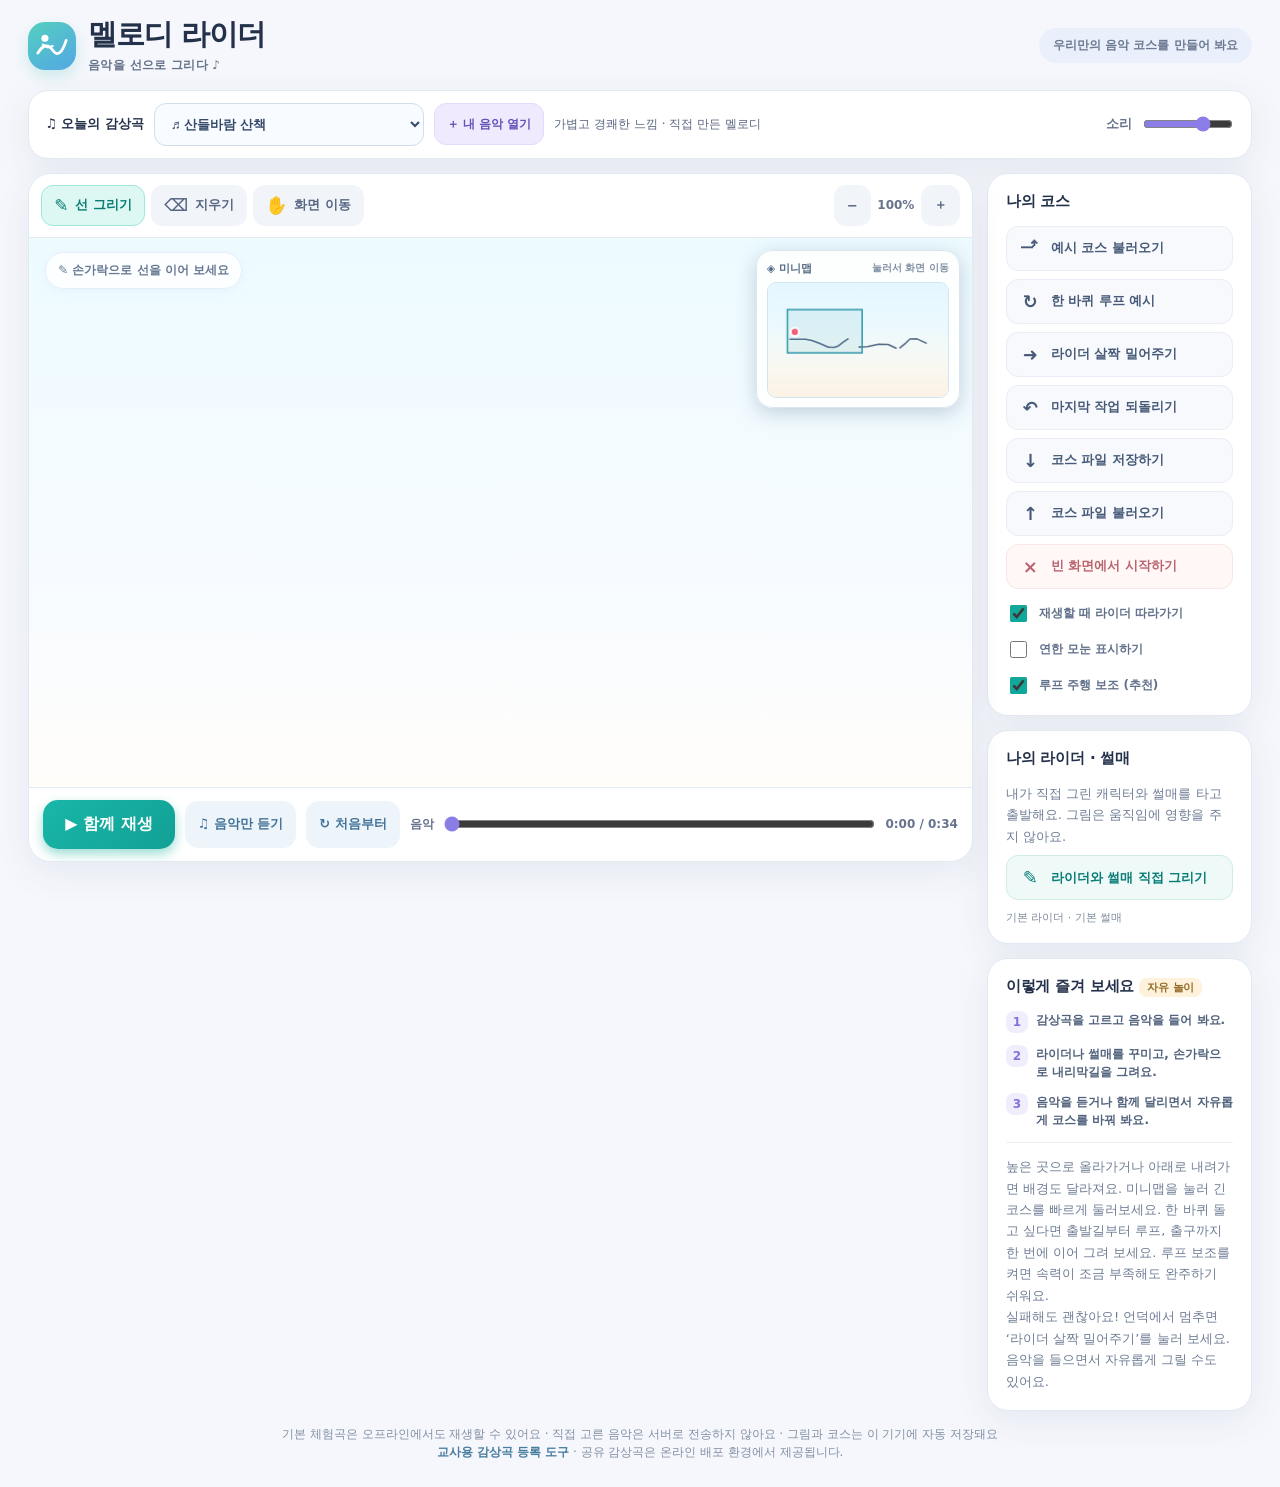
==== commit 6f01092f: "Add height-responsive scenery and interactive cached course minimap (v2.3)" ====
--- a/melody-rider/index.html
+++ b/melody-rider/index.html
@@ -10,7 +10,10 @@
 *{box-sizing:border-box}html,body{margin:0;min-height:100%;background:var(--bg);font-family:system-ui,-apple-system,"Apple SD Gothic Neo","Noto Sans KR",sans-serif;color:var(--ink)}button,input{font:inherit}button{cursor:pointer;-webkit-tap-highlight-color:transparent}button:focus-visible,input:focus-visible{outline:3px solid #74cfc5;outline-offset:2px}
 .shell{max-width:1500px;padding:18px clamp(12px,2.2vw,30px) 26px;margin:auto}.top{display:flex;align-items:center;justify-content:space-between;gap:16px;margin-bottom:16px;flex-wrap:wrap}.brand{display:flex;align-items:center;gap:12px}.logo{height:48px;width:48px;border-radius:17px;display:grid;place-items:center;background:linear-gradient(145deg,#53cfbe,#54a7e5);box-shadow:0 6px 13px #93d8d36b}.logo svg{width:34px;height:34px}.brand h1{font-size:clamp(22px,2.3vw,30px);margin:0;letter-spacing:-1px;line-height:1.15}.brand small{display:block;font-size:12px;color:var(--sub);font-weight:600;letter-spacing:.3px;margin-top:5px}.teacher-tip{font-size:12px;color:#6c7891;background:#eaf0fb;border-radius:50px;padding:9px 14px;font-weight:700}
 .music-panel{display:flex;align-items:center;flex-wrap:wrap;gap:12px;background:var(--paper);border:1px solid var(--stroke);border-radius:20px;padding:12px 16px;box-shadow:var(--shadow);margin-bottom:14px}.music-label{font-size:13px;font-weight:800;white-space:nowrap}.music-picks{display:flex;background:#f0f3f9;border-radius:12px;padding:4px;gap:3px}.music-picks button{border:0;border-radius:10px;background:transparent;color:#65748a;padding:8px 12px;font-weight:800;font-size:13px}.music-picks button.selected{color:#fff;background:#776ce0;box-shadow:0 3px 10px #b8b1ef}.song-name{font-size:12px;color:#5a6580;overflow:hidden;text-overflow:ellipsis;white-space:nowrap;min-width:0;flex:1}.volume{display:flex;align-items:center;gap:9px;font-size:13px;color:var(--sub);font-weight:700}.volume input{accent-color:#8b7de8;width:90px}.hide{display:none!important}
-.layout{display:grid;grid-template-columns:minmax(0,1fr) 265px;align-items:start;gap:14px}.stage-card{position:relative;background:#fff;border:1px solid var(--stroke);border-radius:23px;box-shadow:var(--shadow);overflow:hidden}.canvas-toolbar{display:flex;flex-wrap:wrap;align-items:center;gap:6px;padding:11px 12px;background:rgba(255,255,255,.97);border-bottom:1px solid var(--stroke);min-height:64px}.tool{border:1px solid transparent;background:#f1f4f9;color:#586782;font-size:13px;font-weight:800;border-radius:12px;min-height:41px;padding:0 12px;display:flex;gap:7px;align-items:center;justify-content:center;white-space:nowrap}.tool.active{background:#ddf7f3;color:#097c73;border-color:#a1e5db}.tool.warn{color:#ae6060;background:#fff4f1}.tool .ic{font-size:17px}.toolbar-spacer{flex:1}.zoom-lbl{font-size:12px;color:var(--sub);font-weight:800;min-width:38px;text-align:center}.stage{position:relative;height:clamp(355px,61vh,690px);background:linear-gradient(180deg,#edfbff,#f7fbff 63%,#fffdfa);overflow:hidden;touch-action:none;user-select:none}.stage canvas{display:block;width:100%;height:100%;touch-action:none;cursor:crosshair}.stage.is-pan canvas{cursor:grab}.stage.is-erase canvas{cursor:cell}.stage-overlay{position:absolute;left:16px;top:14px;pointer-events:none;background:#ffffffcc;color:#687994;font-size:12px;font-weight:800;padding:9px 12px;border:1px solid #e7edf7;border-radius:30px;backdrop-filter:blur(7px);box-shadow:0 2px 8px #d7e5f255}.message{position:absolute;left:50%;top:32%;transform:translate(-50%,-50%);background:#26364be8;border-radius:16px;padding:13px 20px;color:#fff;font-weight:800;text-align:center;max-width:80%;font-size:14px;pointer-events:none;opacity:0;transition:opacity .3s}.message.show{opacity:1}.playbar{display:flex;align-items:center;gap:10px;padding:12px 14px;background:#fff;border-top:1px solid var(--stroke)}.play{background:linear-gradient(135deg,#19b7a9,#12a095);border:0;min-height:49px;color:#fff;border-radius:15px;padding:0 22px;font-weight:900;font-size:16px;box-shadow:0 5px 12px #9cddd3}.restart{background:#edf5fb;border:0;color:#447398;border-radius:13px;padding:0 13px;min-height:47px;font-weight:800;font-size:13px}.timeline{min-width:80px;flex:1;display:flex;align-items:center;gap:8px}.timeline input{width:100%;accent-color:#8b7de8}.time{font-size:12px;color:#66738c;white-space:nowrap;font-variant-numeric:tabular-nums;font-weight:800}.timeline label{font-size:12px;color:var(--sub);white-space:nowrap;font-weight:800}.side{display:flex;flex-direction:column;gap:14px}.panel{background:#fff;border:1px solid var(--stroke);border-radius:21px;padding:18px;box-shadow:var(--shadow)}.panel h2{font-size:15px;margin:0 0 15px;letter-spacing:-.2px}.panel .sep{height:1px;background:#edf0f6;margin:13px 0}.pbtn{width:100%;display:flex;align-items:center;gap:9px;text-align:left;border:1px solid #e9edf6;background:#f7f9fc;border-radius:12px;padding:11px 12px;color:#475a78;font-weight:800;font-size:13px;margin-top:8px}.pbtn .ic{font-size:18px;width:23px;text-align:center}.pbtn:hover,.tool:hover{filter:brightness(.98)}.pbtn.danger{background:#fff8f7;color:#bb6470;border-color:#f7e6e3}.check{display:flex;align-items:center;gap:9px;color:#62718b;font-size:12px;font-weight:750;margin-top:13px;cursor:pointer}.check input{accent-color:var(--mint);width:17px;height:17px}.hint{color:#6f7d95;line-height:1.65;font-size:13px;margin:0}.steps{display:grid;gap:12px}.steps p{display:flex;gap:8px;margin:0;color:#52637d;font-size:12px;line-height:1.5;font-weight:700}.steps b{height:22px;width:22px;border-radius:8px;display:inline-grid;place-items:center;flex-shrink:0;background:#f0eefd;color:#8174d8;font-size:12px}.footer{margin-top:14px;text-align:center;color:#8290a3;font-size:12px;line-height:1.5}.pill{background:#fff2dd;color:#936b28;padding:3px 8px;border-radius:8px;font-weight:900;font-size:11px}.simple{border:0;background:transparent;color:#4e88ac;font-weight:800;font-size:12px;padding:4px}.mobile-only{display:none}
+.layout{display:grid;grid-template-columns:minmax(0,1fr) 265px;align-items:start;gap:14px}.stage-card{position:relative;background:#fff;border:1px solid var(--stroke);border-radius:23px;box-shadow:var(--shadow);overflow:hidden}.canvas-toolbar{display:flex;flex-wrap:wrap;align-items:center;gap:6px;padding:11px 12px;background:rgba(255,255,255,.97);border-bottom:1px solid var(--stroke);min-height:64px}.tool{border:1px solid transparent;background:#f1f4f9;color:#586782;font-size:13px;font-weight:800;border-radius:12px;min-height:41px;padding:0 12px;display:flex;gap:7px;align-items:center;justify-content:center;white-space:nowrap}.tool.active{background:#ddf7f3;color:#097c73;border-color:#a1e5db}.tool.warn{color:#ae6060;background:#fff4f1}.tool .ic{font-size:17px}.toolbar-spacer{flex:1}.zoom-lbl{font-size:12px;color:var(--sub);font-weight:800;min-width:38px;text-align:center}.stage{position:relative;height:clamp(355px,61vh,690px);background:linear-gradient(180deg,#edfbff,#f7fbff 63%,#fffdfa);overflow:hidden;touch-action:none;user-select:none}.stage canvas{display:block;width:100%;height:100%;touch-action:none;cursor:crosshair}.stage.is-pan canvas{cursor:grab}.stage.is-erase canvas{cursor:cell}
+.mini-map{position:absolute;top:12px;right:12px;z-index:4;width:204px;padding:10px 10px 9px;background:rgba(255,255,255,.89);border:1px solid #dce6f0;border-radius:16px;box-shadow:0 5px 20px #344e7040;backdrop-filter:blur(8px);-webkit-backdrop-filter:blur(8px)}.mini-head{display:flex;align-items:center;justify-content:space-between;gap:6px;margin-bottom:6px;font-size:11px;font-weight:900;color:#526884}.mini-head small{font-size:10px;color:#8190a5;font-weight:700}.mini-map canvas{display:block;width:100%;height:116px;touch-action:none;cursor:crosshair;background:#f7fbff;border:1px solid #d4e4ef;border-radius:9px}.mini-map:focus-within{outline:2px solid #67b8d1;outline-offset:2px}
+@media(max-width:750px){.mini-map{width:164px;top:9px;right:9px;padding:8px;border-radius:12px}.mini-map canvas{height:97px}.mini-head{font-size:10px;margin-bottom:5px}.mini-head small{font-size:9px}}
+@media(max-width:450px){.mini-map{width:138px;top:7px;right:7px;padding:6px}.mini-map canvas{height:83px}.mini-head small{font-size:8px}}.stage-overlay{position:absolute;left:16px;top:14px;pointer-events:none;background:#ffffffcc;color:#687994;font-size:12px;font-weight:800;padding:9px 12px;border:1px solid #e7edf7;border-radius:30px;backdrop-filter:blur(7px);box-shadow:0 2px 8px #d7e5f255}.message{position:absolute;left:50%;top:32%;transform:translate(-50%,-50%);background:#26364be8;border-radius:16px;padding:13px 20px;color:#fff;font-weight:800;text-align:center;max-width:80%;font-size:14px;pointer-events:none;opacity:0;transition:opacity .3s}.message.show{opacity:1}.playbar{display:flex;align-items:center;gap:10px;padding:12px 14px;background:#fff;border-top:1px solid var(--stroke)}.play{background:linear-gradient(135deg,#19b7a9,#12a095);border:0;min-height:49px;color:#fff;border-radius:15px;padding:0 22px;font-weight:900;font-size:16px;box-shadow:0 5px 12px #9cddd3}.restart{background:#edf5fb;border:0;color:#447398;border-radius:13px;padding:0 13px;min-height:47px;font-weight:800;font-size:13px}.timeline{min-width:80px;flex:1;display:flex;align-items:center;gap:8px}.timeline input{width:100%;accent-color:#8b7de8}.time{font-size:12px;color:#66738c;white-space:nowrap;font-variant-numeric:tabular-nums;font-weight:800}.timeline label{font-size:12px;color:var(--sub);white-space:nowrap;font-weight:800}.side{display:flex;flex-direction:column;gap:14px}.panel{background:#fff;border:1px solid var(--stroke);border-radius:21px;padding:18px;box-shadow:var(--shadow)}.panel h2{font-size:15px;margin:0 0 15px;letter-spacing:-.2px}.panel .sep{height:1px;background:#edf0f6;margin:13px 0}.pbtn{width:100%;display:flex;align-items:center;gap:9px;text-align:left;border:1px solid #e9edf6;background:#f7f9fc;border-radius:12px;padding:11px 12px;color:#475a78;font-weight:800;font-size:13px;margin-top:8px}.pbtn .ic{font-size:18px;width:23px;text-align:center}.pbtn:hover,.tool:hover{filter:brightness(.98)}.pbtn.danger{background:#fff8f7;color:#bb6470;border-color:#f7e6e3}.check{display:flex;align-items:center;gap:9px;color:#62718b;font-size:12px;font-weight:750;margin-top:13px;cursor:pointer}.check input{accent-color:var(--mint);width:17px;height:17px}.hint{color:#6f7d95;line-height:1.65;font-size:13px;margin:0}.steps{display:grid;gap:12px}.steps p{display:flex;gap:8px;margin:0;color:#52637d;font-size:12px;line-height:1.5;font-weight:700}.steps b{height:22px;width:22px;border-radius:8px;display:inline-grid;place-items:center;flex-shrink:0;background:#f0eefd;color:#8174d8;font-size:12px}.footer{margin-top:14px;text-align:center;color:#8290a3;font-size:12px;line-height:1.5}.pill{background:#fff2dd;color:#936b28;padding:3px 8px;border-radius:8px;font-weight:900;font-size:11px}.simple{border:0;background:transparent;color:#4e88ac;font-weight:800;font-size:12px;padding:4px}.mobile-only{display:none}
 @media(max-width:1050px){.layout{grid-template-columns:minmax(0,1fr) 220px}.panel{padding:14px}.tool{padding:0 9px}.teacher-tip{display:none}.canvas-toolbar{gap:5px}}
 @media(max-width:750px){.shell{padding:10px 10px 20px}.top{margin:5px 4px 12px}.brand h1{font-size:22px}.logo{height:42px;width:42px;border-radius:14px}.layout{display:flex;flex-direction:column}.side{display:grid;grid-template-columns:1fr 1fr}.stage{height:55vh;min-height:350px;max-height:580px}.canvas-toolbar{padding:9px;min-height:unset}.tool{min-height:40px;font-size:12px;padding:0 9px}.tool .ic{font-size:15px}.zoom-lbl{display:none}.playbar{padding:9px;gap:6px}.play{min-height:45px;padding:0 14px;font-size:14px}.restart{min-height:45px;padding:0 9px}.timeline label{display:none}.time{font-size:11px}.music-panel{padding:10px;gap:9px}.music-label{display:none}.music-picks button{padding:8px;font-size:12px}.volume{display:none}.song-name{flex-basis:100%}.footer{margin-top:10px}}
 @media(max-width:450px){.side{grid-template-columns:1fr}.stage{height:52vh}.canvas-toolbar{flex-wrap:nowrap;overflow-x:auto}.toolbar-spacer{display:none}.playbar{flex-wrap:wrap}.timeline{order:3;flex-basis:100%;padding:0 3px}.stage-overlay{font-size:10px;left:8px;top:8px}.brand small{font-size:10px}}
@@ -44,7 +47,7 @@
       <span class="toolbar-spacer"></span>
       <button type="button" class="tool" id="zoomOut" aria-label="화면 축소">−</button><span class="zoom-lbl" id="zoomLabel">100%</span><button type="button" class="tool" id="zoomIn" aria-label="화면 확대">＋</button>
     </div>
-    <div class="stage" id="stage"><canvas id="canvas" aria-label="터치 또는 마우스로 선을 그리는 공간"></canvas><span class="stage-overlay" id="stageStatus">✎ 선을 그려 길을 이어 보세요</span><div class="message" id="message" aria-live="polite"></div></div>
+    <div class="stage" id="stage"><canvas id="canvas" aria-label="터치 또는 마우스로 선을 그리는 공간"></canvas><span class="stage-overlay" id="stageStatus">✎ 선을 그려 길을 이어 보세요</span><div class="mini-map" aria-label="전체 코스 미니맵"><div class="mini-head"><span>◈ 미니맵</span><small>눌러서 화면 이동</small></div><canvas id="miniCanvas" aria-label="미니맵에서 이동할 곳을 선택하세요" tabindex="0" role="button"></canvas></div><div class="message" id="message" aria-live="polite"></div></div>
     <div class="playbar">
       <button type="button" class="play" id="playBtn">▶ 함께 재생</button>
       <button type="button" class="restart" id="listenBtn">♫ 음악만 듣기</button>
@@ -73,7 +76,7 @@
     </section>
     <section class="panel"><h2>이렇게 즐겨 보세요 <span class="pill">자유 놀이</span></h2>
       <div class="steps"><p><b>1</b><span>감상곡을 고르고 음악을 들어 봐요.</span></p><p><b>2</b><span>라이더나 썰매를 꾸미고, 손가락으로 내리막길을 그려요.</span></p><p><b>3</b><span>음악을 듣거나 함께 달리면서 자유롭게 코스를 바꿔 봐요.</span></p></div>
-      <div class="sep"></div><p class="hint">한 바퀴 돌고 싶다면 출발길부터 루프, 출구까지 한 번에 이어 그려 보세요. 루프 보조를 켜면 속력이 조금 부족해도 완주하기 쉬워요.</p><p class="hint">실패해도 괜찮아요! 언덕에서 멈추면 ‘라이더 살짝 밀어주기’를 눌러 보세요. 음악을 들으면서 자유롭게 그릴 수도 있어요.</p>
+      <div class="sep"></div><p class="hint">높은 곳으로 올라가거나 아래로 내려가면 배경도 달라져요. 미니맵을 눌러 긴 코스를 빠르게 둘러보세요. 한 바퀴 돌고 싶다면 출발길부터 루프, 출구까지 한 번에 이어 그려 보세요. 루프 보조를 켜면 속력이 조금 부족해도 완주하기 쉬워요.</p><p class="hint">실패해도 괜찮아요! 언덕에서 멈추면 ‘라이더 살짝 밀어주기’를 눌러 보세요. 음악을 들으면서 자유롭게 그릴 수도 있어요.</p>
     </section>
   </aside>
 </div>
@@ -101,6 +104,7 @@
 const STORAGE='melodyRider_courses_v1';
 let tracks=[],history=[],mode='draw',camera={x:0,y:-56,zoom:1},follow=true,grid=false;
 let width=800,height=500,scale=1,pointer=null,preview=null,playing=false,rideEnabled=true,lastTime=0,now=0,shownMessage=0,death=false,loopAssist=true;
+const miniCanvas=$('miniCanvas'),miniCtx=miniCanvas.getContext('2d');let minimapDirty=true,miniBounds=null,miniProjection=null,miniPointer=null;const miniLayer=document.createElement('canvas');
 // 자유 감상용 주행 설정: 적은 구름저항과 부드러운 코너 통과.
 const PHYSICS={gravity:970,startSpeed:290,rollingFriction:.003,airDrag:.008,maxSpeed:1100};
 let rider={x:BASE.x,y:BASE.y,vx:PHYSICS.startSpeed,vy:0,angle:0,grounded:false,tangent:null,track:null,s:0,railSpeed:0,side:1,boosted:new Set(),r:12},sparkles=[];
@@ -119,7 +123,7 @@
 function sample(){return SAMPLE.map(line=>line.map(p=>({x:p[0],y:p[1]})));}
 function snap(){return tracks.map(line=>line.map(p=>({x:p.x,y:p.y})));}
 function checkpoint(){history.push(snap());if(history.length>40)history.shift();}
-function persist(){try{localStorage.setItem(STORAGE,JSON.stringify(tracks));}catch(e){}}
+function persist(){minimapDirty=true;try{localStorage.setItem(STORAGE,JSON.stringify(tracks));}catch(e){}}
 function validateTrack(data){if(!Array.isArray(data)||data.length>500)return null;const out=[];for(const line of data){if(!Array.isArray(line)||line.length>15000) return null;const newLine=[];for(const p of line){if(typeof p?.x!=='number'||typeof p?.y!=='number'||!Number.isFinite(p.x)||!Number.isFinite(p.y)||Math.abs(p.x)>1e7||Math.abs(p.y)>1e7)return null;newLine.push({x:p.x,y:p.y});}if(newLine.length>1)out.push(newLine);}return out;}
 try{const stored=JSON.parse(localStorage.getItem(STORAGE));tracks=validateTrack(stored)||sample();}catch(e){tracks=sample();}
 function resetRider(){rider={x:BASE.x,y:BASE.y,vx:PHYSICS.startSpeed,vy:0,angle:0,grounded:false,tangent:null,track:null,s:0,railSpeed:0,side:1,boosted:new Set(),r:12};death=false;sparkles=[];}
@@ -129,11 +133,11 @@
 function restart(){stop(true);camera.x=0;camera.y=-56;showMessage('출발 준비 완료!');}
 function setMode(m){mode=m;['Draw','Erase','Pan'].forEach(n=>{const b=$('tool'+n);const on=m===n.toLowerCase();b.classList.toggle('active',on);b.setAttribute('aria-pressed',on);});stage.classList.toggle('is-pan',m==='pan');stage.classList.toggle('is-erase',m==='erase');updateStatus();}
 function updateStatus(){const text=death?'↻ 처음부터를 누르면 다시 탈 수 있어요':playing?(rideEnabled?'♪ 음악과 함께 달리는 중!':'♫ 음악을 들으며 자유롭게 그려 보세요'):mode==='draw'?'✎ 손가락으로 선을 이어 보세요':mode==='erase'?'⌫ 지우고 싶은 선을 쓸어 보세요':'✋ 화면을 드래그해 이동하세요';$('stageStatus').textContent=text;}
-function sizeCanvas(){const r=stage.getBoundingClientRect();width=Math.max(100,r.width);height=Math.max(100,r.height);scale=Math.min(2,window.devicePixelRatio||1);canvas.width=Math.round(width*scale);canvas.height=Math.round(height*scale);}
+function sizeCanvas(){minimapDirty=true;const r=stage.getBoundingClientRect();width=Math.max(100,r.width);height=Math.max(100,r.height);scale=Math.min(2,window.devicePixelRatio||1);canvas.width=Math.round(width*scale);canvas.height=Math.round(height*scale);}
 function w2s(x,y){return{x:(x-camera.x)*camera.zoom,y:(y-camera.y)*camera.zoom};}
 function s2w(x,y){return{x:x/camera.zoom+camera.x,y:y/camera.zoom+camera.y};}
 function eventPoint(e){const r=canvas.getBoundingClientRect();return{x:e.clientX-r.left,y:e.clientY-r.top};}
-function setZoom(z){z=clamp(z,.45,2.1);const mid=s2w(width/2,height/2);camera.zoom=z;camera.x=mid.x-width/(2*z);camera.y=mid.y-height/(2*z);$('zoomLabel').textContent=Math.round(100*z)+'%';}
+function setZoom(z){minimapDirty=true;z=clamp(z,.45,2.1);const mid=s2w(width/2,height/2);camera.zoom=z;camera.x=mid.x-width/(2*z);camera.y=mid.y-height/(2*z);$('zoomLabel').textContent=Math.round(100*z)+'%';}
 function nearest(line,x,y){let best=Infinity;for(let i=1;i<line.length;i++){const a=line[i-1],b=line[i],dx=b.x-a.x,dy=b.y-a.y,len2=dx*dx+dy*dy;if(len2<.01)continue;const t=clamp(((x-a.x)*dx+(y-a.y)*dy)/len2,0,1);const d=Math.hypot(x-a.x-dx*t,y-a.y-dy*t);if(d<best)best=d;}return best;}
 function eraseAt(x,y){const idx=tracks.findIndex(line=>nearest(line,x,y)<19/camera.zoom);if(idx>=0){tracks.splice(idx,1);persist();return true;}return false;}
 function down(e){if(e.button!==undefined&&e.button!==0)return;if(pointer)return;e.preventDefault();canvas.setPointerCapture(e.pointerId);const p=eventPoint(e),v=s2w(p.x,p.y);pointer={id:e.pointerId,x:p.x,y:p.y,erased:false};if(mode==='draw'){checkpoint();preview=[v];}else if(mode==='erase'){checkpoint();pointer.erased=eraseAt(v.x,v.y);}}
@@ -336,10 +340,72 @@
 }
 
 function roundedRect(x,y,w,h,r){ctx.beginPath();ctx.roundRect(x,y,w,h,r);}
-function drawBackground(){ctx.clearRect(0,0,width,height);const g=ctx.createLinearGradient(0,0,0,height);g.addColorStop(0,'#eafbff');g.addColorStop(.6,'#f7fbff');g.addColorStop(1,'#fffef7');ctx.fillStyle=g;ctx.fillRect(0,0,width,height);
- const first=Math.floor(camera.x/440)-1,last=Math.floor((camera.x+width/camera.zoom)/440)+2;
- for(let i=first;i<last;i++){const wp={x:i*440+180,y:80+(Math.abs(i*37)%75)},sc=w2s(wp.x,wp.y),sz=clamp(37*camera.zoom,20,75);ctx.fillStyle='#ffffffb5';ctx.beginPath();ctx.ellipse(sc.x,sc.y,sz*1.8,sz*.35,0,0,Math.PI*2);ctx.ellipse(sc.x-sz*.65,sc.y-sz*.25,sz*.55,sz*.54,0,0,Math.PI*2);ctx.ellipse(sc.x,sc.y-sz*.45,sz*.76,sz*.7,0,0,Math.PI*2);ctx.fill();}
- if(grid){ctx.strokeStyle='#8cbcc91f';ctx.lineWidth=1;const k=50*camera.zoom;const x0=(-camera.x*camera.zoom)%k,y0=(-camera.y*camera.zoom)%k;ctx.beginPath();for(let x=x0;x<width;x+=k){ctx.moveTo(x,0);ctx.lineTo(x,height);}for(let y=y0;y<height;y+=k){ctx.moveTo(0,y);ctx.lineTo(width,y);}ctx.stroke();}}
+// 배경은 고정된 세계 좌표의 높이(y)에 따라 천천히 색이 바뀝니다. 물리 판정이나 코스에 영향을 주지 않습니다.
+const SKY_BANDS=[
+ [-2600,[218,226,251]],[-1450,[220,236,253]],[-650,[225,244,255]],
+ [100,[235,250,255]],[650,[249,249,242]],[1350,[255,237,219]],[2800,[242,225,213]]
+];
+function skyColor(worldY){let i=1;while(i<SKY_BANDS.length-1&&worldY>SKY_BANDS[i][0])i++;
+ const lo=SKY_BANDS[i-1],hi=SKY_BANDS[i],t=clamp((worldY-lo[0])/(hi[0]-lo[0]),0,1);return'rgb('+lo[1].map((v,j)=>Math.round(v+(hi[1][j]-v)*t)).join(',')+')';}
+function drawCloud(x,y,size,alpha){const scX=(x-camera.x*.27)*camera.zoom,scY=(y-camera.y)*camera.zoom,s=clamp(size*camera.zoom,12,90);
+ if(scX < -s*3||scX>width+s*3||scY < -s*2||scY>height+s*2)return;
+ ctx.fillStyle='rgba(255,255,255,'+alpha+')';ctx.beginPath();ctx.ellipse(scX,scY,s*1.55,s*.30,0,0,Math.PI*2);ctx.ellipse(scX-s*.49,scY-s*.26,s*.55,s*.46,0,0,Math.PI*2);ctx.ellipse(scX+s*.23,scY-s*.37,s*.65,s*.59,0,0,Math.PI*2);ctx.fill();}
+function drawMountains(baseline,peakHeight,tint,shift){const foot=(baseline-camera.y)*camera.zoom;if(foot < -peakHeight*camera.zoom-10||foot>height+peakHeight*camera.zoom+10)return;
+ ctx.fillStyle=tint;ctx.beginPath();ctx.moveTo(0,height+15);
+ for(let x=-60;x<=width+70;x+=25){const wx=x/camera.zoom+camera.x*shift,undulation=Math.sin(wx/265)*.53+Math.sin(wx/107+1.8)*.3+Math.sin(wx/62)*.12;ctx.lineTo(x,foot-(peakHeight*(.62+undulation))*camera.zoom);}
+ ctx.lineTo(width+80,height+15);ctx.closePath();ctx.fill();}
+function drawBackground(){ctx.clearRect(0,0,width,height);
+ const g=ctx.createLinearGradient(0,0,0,height);for(let i=0;i<=8;i++){const sy=height*i/8;g.addColorStop(i/8,skyColor(camera.y+sy/camera.zoom));}ctx.fillStyle=g;ctx.fillRect(0,0,width,height);
+ // 먼 산과 안개. 아래로 내려가면 따뜻한 색 지형이 보이고, 위로 올라가면 하늘이 더 푸르게 변합니다.
+ drawMountains(750,165,'rgba(162,190,205,.15)',.19);
+ drawMountains(1160,205,'rgba(166,177,195,.17)',.27);
+ // 배경 장식은 화면보다 느리게 움직이는 패럴랙스 효과를 적용합니다.
+ const first=Math.floor(camera.x*.27/430)-3,last=Math.ceil((camera.x*.27+width/camera.zoom)/430)+3;
+ for(let i=first;i<=last;i++){
+  const x=i*430+135+Math.sin(i*2.7)*90;
+  for(let layer=0;layer<4;layer++){const worldY=[-1220,-570,-30,420][layer]+Math.sin(i*3.9+layer*4)*90;drawCloud(x+(layer%2)*155,worldY,[33,42,40,51][layer],.50+layer*.06);}
+ }
+ // 높은 곳에는 아주 연한 반짝임만 더해, 화면에 그린 선이 항상 더 잘 보이게 합니다.
+ const upper=clamp((-camera.y-500)/1200,0,.48);
+ if(upper){ctx.fillStyle='rgba(255,255,255,'+upper+')';for(let i=0;i<48;i++){const x=((i*1597+291)%1999)/1999*width,y=((i*667+77)%997)/997*height;ctx.fillRect(x,y,i%9===0?2:1,i%9===0?2:1);}}
+ if(grid){ctx.strokeStyle='#8cbcc928';ctx.lineWidth=1;const k=50*camera.zoom;const x0=(-camera.x*camera.zoom)%k,y0=(-camera.y*camera.zoom)%k;ctx.beginPath();for(let x=x0;x<width;x+=k){ctx.moveTo(x,0);ctx.lineTo(x,height);}for(let y=y0;y<height;y+=k){ctx.moveTo(0,y);ctx.lineTo(width,y);}ctx.stroke();}}
+// 전체 코스는 작은 지도에 맞게 종횡비를 보존합니다. 흰 사각형은 현재 화면 범위입니다.
+function getMinimapBounds(){if(!minimapDirty&&miniBounds)return miniBounds;
+ let x0=BASE.x,x1=BASE.x,y0=BASE.y,y1=BASE.y;
+ for(const line of tracks)for(const p of line){x0=Math.min(x0,p.x);x1=Math.max(x1,p.x);y0=Math.min(y0,p.y);y1=Math.max(y1,p.y);}
+ let bw=Math.max(x1-x0,Math.max(700,width/camera.zoom)),bh=Math.max(y1-y0,Math.max(460,height/camera.zoom));
+ const cx=(x0+x1)/2,cy=(y0+y1)/2;bw*=1.22;bh*=1.30;
+ miniBounds={x0:cx-bw/2,y0:cy-bh/2,width:bw,height:bh};minimapDirty=false;return miniBounds;
+}
+function drawMinimap(){const rect=miniCanvas.getBoundingClientRect(),w=Math.max(1,rect.width),h=Math.max(1,rect.height),dpr=Math.min(2,window.devicePixelRatio||1),pixelW=Math.round(w*dpr),pixelH=Math.round(h*dpr);
+ const changedSize=miniCanvas.width!==pixelW||miniCanvas.height!==pixelH;
+ if(changedSize){miniCanvas.width=pixelW;miniCanvas.height=pixelH;minimapDirty=true;}
+ if(minimapDirty||!miniProjection){const bounds=getMinimapBounds(),pad=7,mx=(w-pad*2)/bounds.width,my=(h-pad*2)/bounds.height,unit=Math.min(mx,my),ox=(w-bounds.width*unit)/2-bounds.x0*unit,oy=(h-bounds.height*unit)/2-bounds.y0*unit;
+  miniProjection={unit,ox,oy,w,h};miniLayer.width=pixelW;miniLayer.height=pixelH;
+  const mc=miniLayer.getContext('2d');mc.setTransform(dpr,0,0,dpr,0,0);
+  const bg=mc.createLinearGradient(0,0,0,h);for(let i=0;i<=4;i++)bg.addColorStop(i/4,skyColor((h*i/4-oy)/unit));mc.fillStyle=bg;mc.fillRect(0,0,w,h);
+  mc.save();mc.beginPath();mc.rect(0,0,w,h);mc.clip();mc.strokeStyle='#526786';mc.lineWidth=1.6;mc.lineCap='round';mc.lineJoin='round';
+  for(const line of tracks){if(line.length<2)continue;mc.beginPath();mc.moveTo(line[0].x*unit+ox,line[0].y*unit+oy);
+   let px=line[0].x*unit+ox,py=line[0].y*unit+oy;
+   for(let i=1;i<line.length;i++){const x=line[i].x*unit+ox,y=line[i].y*unit+oy;if(i===line.length-1||Math.abs(x-px)+Math.abs(y-py)>1.1){mc.lineTo(x,y);px=x;py=y;}}mc.stroke();}
+  mc.fillStyle='#e7a165';mc.beginPath();mc.arc(BASE.x*unit+ox,BASE.y*unit+oy,3,0,Math.PI*2);mc.fill();mc.restore();
+ }
+ const p=miniProjection,{unit,ox,oy}=p;
+ miniCtx.setTransform(dpr,0,0,dpr,0,0);miniCtx.clearRect(0,0,w,h);miniCtx.drawImage(miniLayer,0,0,w,h);
+ miniCtx.save();miniCtx.beginPath();miniCtx.rect(0,0,w,h);miniCtx.clip();
+ if(preview?.length>1){miniCtx.strokeStyle='#ec8ba6';miniCtx.lineWidth=1.4;miniCtx.beginPath();preview.forEach((q,i)=>i?miniCtx.lineTo(q.x*unit+ox,q.y*unit+oy):miniCtx.moveTo(q.x*unit+ox,q.y*unit+oy));miniCtx.stroke();}
+ miniCtx.fillStyle='rgba(62,164,178,.11)';miniCtx.strokeStyle='#3198ad';miniCtx.lineWidth=1.5;
+ const vx=camera.x*unit+ox,vy=camera.y*unit+oy,vw=width/camera.zoom*unit,vh=height/camera.zoom*unit;miniCtx.fillRect(vx,vy,vw,vh);miniCtx.strokeRect(vx,vy,vw,vh);
+ miniCtx.fillStyle='#f05d7c';miniCtx.strokeStyle='#fff';miniCtx.lineWidth=2;miniCtx.beginPath();miniCtx.arc(rider.x*unit+ox,rider.y*unit+oy,4.2,0,Math.PI*2);miniCtx.fill();miniCtx.stroke();miniCtx.restore();}
+function jumpByMinimap(e){if(!miniProjection)return;const r=miniCanvas.getBoundingClientRect(),sx=e.clientX-r.left,sy=e.clientY-r.top,p=miniProjection;
+ const wx=(sx-p.ox)/p.unit,wy=(sy-p.oy)/p.unit;if(!Number.isFinite(wx)||!Number.isFinite(wy))return;
+ camera.x=wx-width/(2*camera.zoom);camera.y=wy-height/(2*camera.zoom);
+ if(follow){follow=false;$('follow').checked=false;showMessage('미니맵으로 이동했어요. 라이더 따라가기는 잠시 껐어요.',2100);}
+}
+miniCanvas.addEventListener('pointerdown',e=>{if(e.button!==undefined&&e.button!==0)return;e.preventDefault();miniPointer=e.pointerId;miniCanvas.setPointerCapture(e.pointerId);jumpByMinimap(e);});
+miniCanvas.addEventListener('pointermove',e=>{if(miniPointer===e.pointerId){e.preventDefault();jumpByMinimap(e);}});
+miniCanvas.addEventListener('pointerup',()=>{miniPointer=null;});miniCanvas.addEventListener('pointercancel',()=>{miniPointer=null;});
+miniCanvas.addEventListener('keydown',e=>{if(!['Enter','Space'].includes(e.code))return;e.preventDefault();if(!miniProjection)return;const r=miniCanvas.getBoundingClientRect();jumpByMinimap({clientX:r.left+r.width/2,clientY:r.top+r.height/2});});
 function drawTrack(line,previewOnly=false){if(line.length<2)return;ctx.beginPath();ctx.moveTo(line[0].x,line[0].y);for(let i=1;i<line.length;i++)ctx.lineTo(line[i].x,line[i].y);ctx.lineCap='round';ctx.lineJoin='round';ctx.strokeStyle=previewOnly?'#e68a9a88':'#34486435';ctx.lineWidth=previewOnly?9:12;ctx.stroke();ctx.strokeStyle=previewOnly?'#fb8da4':'#394e78';ctx.lineWidth=previewOnly?5:7;ctx.stroke();ctx.strokeStyle=previewOnly?'#ffd6df':'#65d5c6';ctx.lineWidth=2;ctx.stroke();}
 function drawRider(p){ctx.save();ctx.translate(p.x,p.y);ctx.rotate(p.angle);ctx.lineCap='round';ctx.lineJoin='round';
  if(artImages.sled?.complete&&artImages.sled.naturalWidth){ctx.drawImage(artImages.sled,-29,2,58,25);}else{
@@ -358,7 +424,7 @@
  // 시작 지점
  ctx.fillStyle='#16aa9c';roundedRect(BASE.x-32,286,4,35,2);ctx.fill();ctx.beginPath();ctx.moveTo(BASE.x-28,286);ctx.lineTo(BASE.x-5,293);ctx.lineTo(BASE.x-28,300);ctx.fill();
  for(const p of sparkles){ctx.globalAlpha=clamp(p.life*2,0,1);ctx.fillStyle='#f0b15c';ctx.beginPath();ctx.arc(p.x,p.y,2,0,Math.PI*2);ctx.fill();}ctx.globalAlpha=1;
- drawRider(rider);ctx.restore();}
+ drawRider(rider);ctx.restore();drawMinimap();}
 function frame(t){if(!lastTime)lastTime=t;const dt=clamp((t-lastTime)/1000,0,.04);lastTime=t;now=t;if(playing){if(rideEnabled&&!death){const n=Math.ceil(dt/(1/120));for(let i=0;i<n;i++)simulate(dt/n);}handleMusic(dt);if(rideEnabled&&follow&&!pointer&&!death){const targetX=rider.x-width*.37/camera.zoom;const targetY=rider.y-height*.57/camera.zoom;camera.x+=(targetX-camera.x)*.075;camera.y+=(targetY-camera.y)*.075;}}
  if(shownMessage&&t>shownMessage){$('message').classList.remove('show');shownMessage=0;}paint();requestAnimationFrame(frame);}
 $('toolDraw').onclick=()=>setMode('draw');$('toolErase').onclick=()=>setMode('erase');$('toolPan').onclick=()=>setMode('pan');
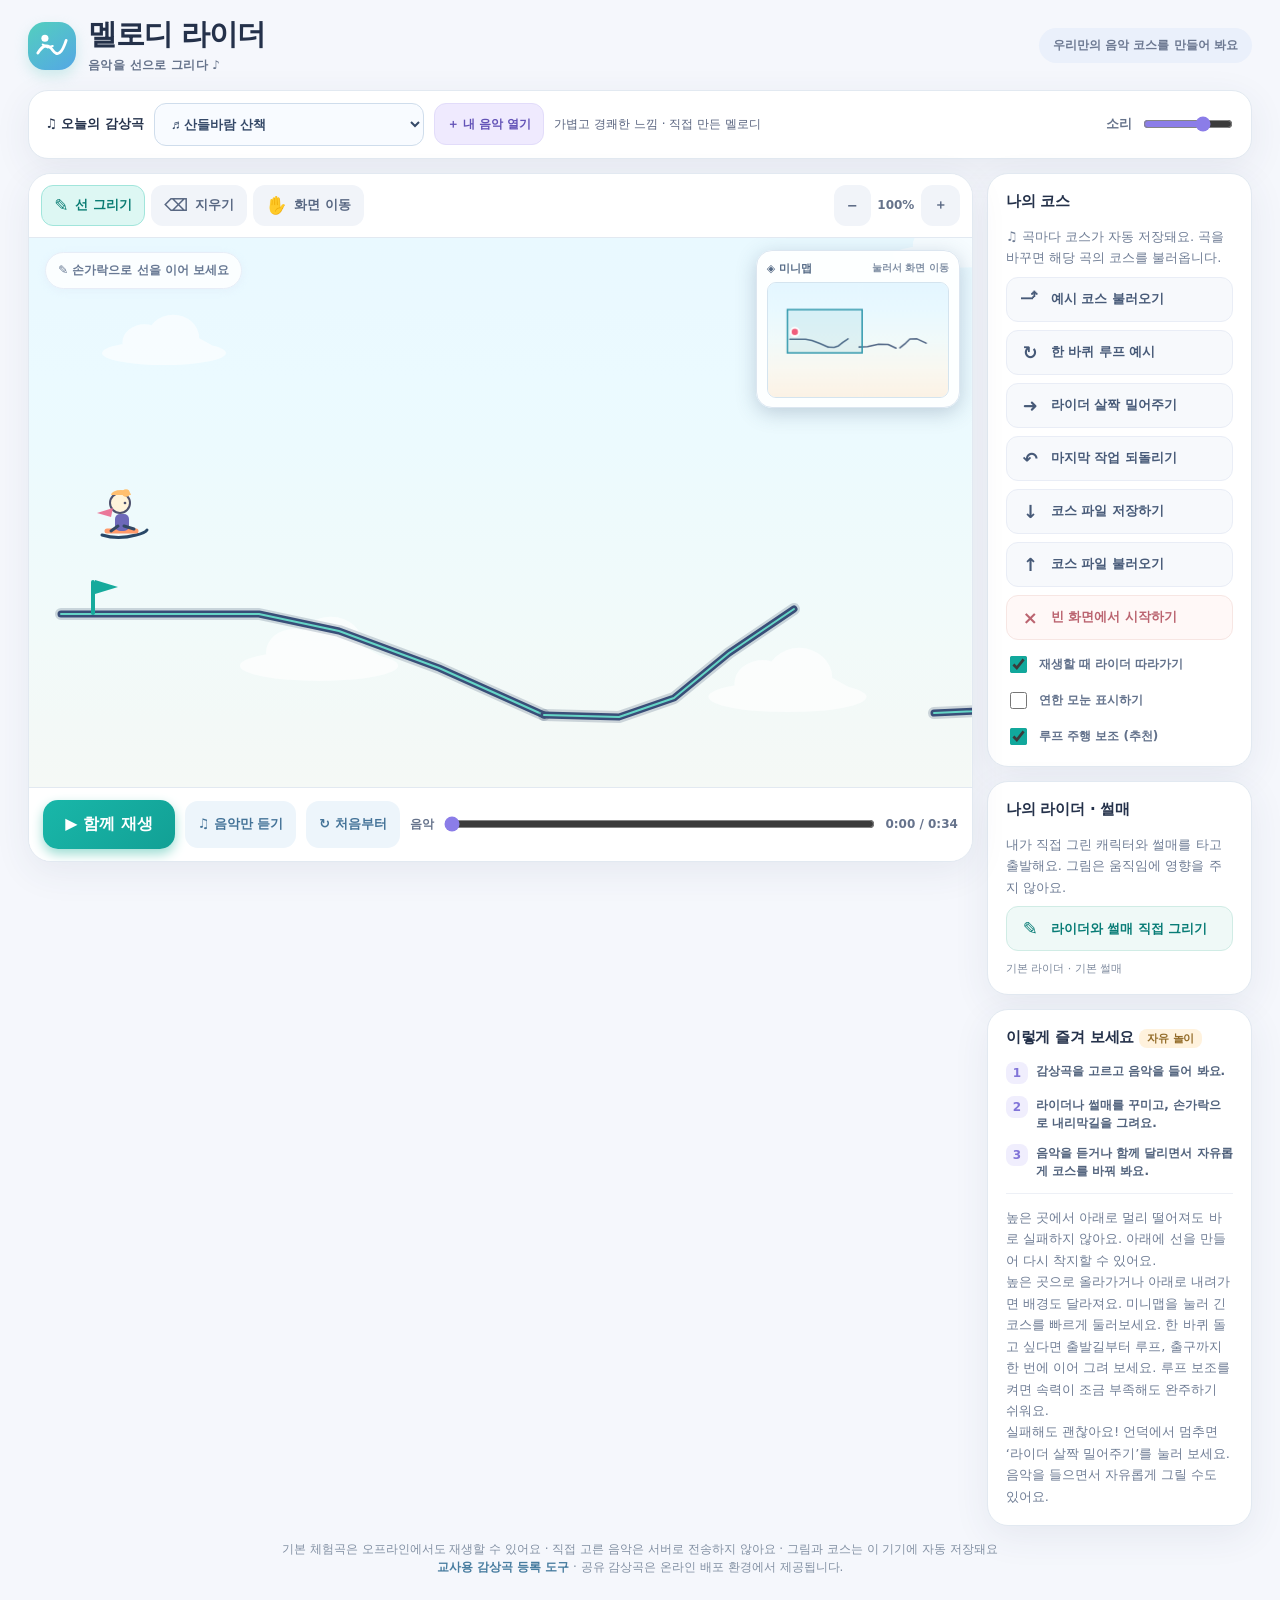
==== commit cb14d27c: "Fix premature falling game-over and save individual courses by song (v2.4)" ====
--- a/melody-rider/index.html
+++ b/melody-rider/index.html
@@ -56,7 +56,7 @@
     </div>
   </section>
   <aside class="side">
-    <section class="panel"><h2>나의 코스</h2>
+    <section class="panel"><h2>나의 코스</h2><p class="hint">♫ 곡마다 코스가 자동 저장돼요. 곡을 바꾸면 해당 곡의 코스를 불러옵니다.</p>
       <button type="button" class="pbtn" id="sampleBtn"><span class="ic">⤴</span> 예시 코스 불러오기</button>
       <button type="button" class="pbtn" id="loopSampleBtn"><span class="ic">↻</span> 한 바퀴 루프 예시</button>
       <button type="button" class="pbtn" id="pushBtn"><span class="ic">➜</span> 라이더 살짝 밀어주기</button>
@@ -76,7 +76,7 @@
     </section>
     <section class="panel"><h2>이렇게 즐겨 보세요 <span class="pill">자유 놀이</span></h2>
       <div class="steps"><p><b>1</b><span>감상곡을 고르고 음악을 들어 봐요.</span></p><p><b>2</b><span>라이더나 썰매를 꾸미고, 손가락으로 내리막길을 그려요.</span></p><p><b>3</b><span>음악을 듣거나 함께 달리면서 자유롭게 코스를 바꿔 봐요.</span></p></div>
-      <div class="sep"></div><p class="hint">높은 곳으로 올라가거나 아래로 내려가면 배경도 달라져요. 미니맵을 눌러 긴 코스를 빠르게 둘러보세요. 한 바퀴 돌고 싶다면 출발길부터 루프, 출구까지 한 번에 이어 그려 보세요. 루프 보조를 켜면 속력이 조금 부족해도 완주하기 쉬워요.</p><p class="hint">실패해도 괜찮아요! 언덕에서 멈추면 ‘라이더 살짝 밀어주기’를 눌러 보세요. 음악을 들으면서 자유롭게 그릴 수도 있어요.</p>
+      <div class="sep"></div><p class="hint">높은 곳에서 아래로 멀리 떨어져도 바로 실패하지 않아요. 아래에 선을 만들어 다시 착지할 수 있어요.</p><p class="hint">높은 곳으로 올라가거나 아래로 내려가면 배경도 달라져요. 미니맵을 눌러 긴 코스를 빠르게 둘러보세요. 한 바퀴 돌고 싶다면 출발길부터 루프, 출구까지 한 번에 이어 그려 보세요. 루프 보조를 켜면 속력이 조금 부족해도 완주하기 쉬워요.</p><p class="hint">실패해도 괜찮아요! 언덕에서 멈추면 ‘라이더 살짝 밀어주기’를 눌러 보세요. 음악을 들으면서 자유롭게 그릴 수도 있어요.</p>
     </section>
   </aside>
 </div>
@@ -101,7 +101,11 @@
  [[905,419],[1010,414],[1150,384],[1270,386],[1370,432]],
  [[1420,429],[1490,371],[1545,318],[1635,316],[1750,369]]
 ];
+// v2.3까지 사용한 단일 코스 키는 최초 실행 때 '산들바람 산책' 코스로 이전합니다.
 const STORAGE='melodyRider_courses_v1';
+const COURSE_STORAGE_PREFIX='melodyRider_songCourse_v1:';
+const SELECTED_SONG_STORAGE='melodyRider_selectedSong_v1';
+let activeCourseKey='builtin:breeze',storageWarningShown=false;
 let tracks=[],history=[],mode='draw',camera={x:0,y:-56,zoom:1},follow=true,grid=false;
 let width=800,height=500,scale=1,pointer=null,preview=null,playing=false,rideEnabled=true,lastTime=0,now=0,shownMessage=0,death=false,loopAssist=true;
 const miniCanvas=$('miniCanvas'),miniCtx=miniCanvas.getContext('2d');let minimapDirty=true,miniBounds=null,miniProjection=null,miniPointer=null;const miniLayer=document.createElement('canvas');
@@ -123,9 +127,43 @@
 function sample(){return SAMPLE.map(line=>line.map(p=>({x:p[0],y:p[1]})));}
 function snap(){return tracks.map(line=>line.map(p=>({x:p.x,y:p.y})));}
 function checkpoint(){history.push(snap());if(history.length>40)history.shift();}
-function persist(){minimapDirty=true;try{localStorage.setItem(STORAGE,JSON.stringify(tracks));}catch(e){}}
+function songCourseKey(song){
+ if(song.kind==='builtin')return 'builtin:'+song.id;
+ if(song.kind==='none')return 'silent';
+ if(song.kind==='file')return 'file:'+(selectedFile?.name||'unknown')+':'+(selectedFile?.size||0)+':'+(selectedFile?.lastModified||0);
+ // 교사가 곡 목록의 순서를 바꿔도 같은 음원은 같은 코스를 불러옵니다.
+ return 'teacher:'+song.src;
+}
+function courseStorageKey(key){return COURSE_STORAGE_PREFIX+encodeURIComponent(key);}
+function persist(){
+ minimapDirty=true;
+ try{
+  const serialized=JSON.stringify(tracks);
+  localStorage.setItem(courseStorageKey(activeCourseKey),serialized);
+  // 이전 버전에서 저장한 작품을 가능한 한 보존하도록 기본곡 키도 갱신합니다.
+  if(activeCourseKey==='builtin:breeze')localStorage.setItem(STORAGE,serialized);
+  storageWarningShown=false;
+ }catch(e){
+  if(!storageWarningShown){showMessage('저장 공간이 부족해요. 코스 파일로 따로 저장해 주세요',3000);storageWarningShown=true;}
+ }
+}
+function restoreCourse(key,allowLegacy=false){
+ let saved=null;
+ try{
+  const raw=localStorage.getItem(courseStorageKey(key));
+  if(raw!==null)saved=validateTrack(JSON.parse(raw));
+  if(saved===null&&allowLegacy){
+   const legacy=localStorage.getItem(STORAGE);
+   if(legacy!==null)saved=validateTrack(JSON.parse(legacy));
+   if(saved!==null){tracks=saved;persist();}
+  }
+ }catch(e){saved=null;}
+ tracks=saved!==null?saved:(allowLegacy?sample():[]);
+ history=[];minimapDirty=true;
+ return saved!==null;
+}
 function validateTrack(data){if(!Array.isArray(data)||data.length>500)return null;const out=[];for(const line of data){if(!Array.isArray(line)||line.length>15000) return null;const newLine=[];for(const p of line){if(typeof p?.x!=='number'||typeof p?.y!=='number'||!Number.isFinite(p.x)||!Number.isFinite(p.y)||Math.abs(p.x)>1e7||Math.abs(p.y)>1e7)return null;newLine.push({x:p.x,y:p.y});}if(newLine.length>1)out.push(newLine);}return out;}
-try{const stored=JSON.parse(localStorage.getItem(STORAGE));tracks=validateTrack(stored)||sample();}catch(e){tracks=sample();}
+restoreCourse(activeCourseKey,true);
 function resetRider(){rider={x:BASE.x,y:BASE.y,vx:PHYSICS.startSpeed,vy:0,angle:0,grounded:false,tangent:null,track:null,s:0,railSpeed:0,side:1,boosted:new Set(),r:12};death=false;sparkles=[];}
 function resetMusic(){musicTime=0;beatPlayed=-1;if(musicMode==='url'||musicMode==='file'){try{audio.currentTime=0;}catch(e){}}updateTime();}
 function refreshButtons(){$('playBtn').textContent=playing&&rideEnabled?'Ⅱ 함께 멈춤':'▶ 함께 재생';$('listenBtn').textContent=playing&&!rideEnabled?'Ⅱ 음악 멈춤':'♫ 음악만 듣기';}
@@ -152,16 +190,33 @@
  sel.value=keep;$('songName').textContent=currentSong.description||currentSong.title;musicDuration=musicMode==='builtin'?currentSong.length:musicMode==='none'?0:Number.isFinite(audio.duration)?audio.duration:0;updateTime();
 }
 function chooseMusic(id){
- stop(true);const song=id==='local'?{id:'local',kind:'file',title:selectedFile?.name||'내 음악',description:'내 기기의 음악 파일'}:id==='silent'?{id:'silent',kind:'none',title:'무음',description:'음악 없이 자유롭게 코스를 만들어요'}:songs.find(s=>s.id===id);
- if(!song)return;currentSong=song;musicMode=song.kind==='none'?'none':song.kind==='builtin'?'builtin':song.kind==='file'?'file':'url';
+ const song=id==='local'?selectedFile?{id:'local',kind:'file',title:selectedFile.name,description:'내 기기의 음악 파일'}:null:id==='silent'?{id:'silent',kind:'none',title:'무음',description:'음악 없이 자유롭게 코스를 만들어요'}:songs.find(s=>s.id===id);
+ if(!song)return;
+ // 다른 곡으로 이동할 때 현재 코스를 저장하고 다음 곡의 저장본으로 완전히 교체합니다.
+ persist();stop(true);
+ const nextKey=songCourseKey(song),changed=nextKey!==activeCourseKey;
+ currentSong=song;activeCourseKey=nextKey;
+ musicMode=song.kind==='none'?'none':song.kind==='builtin'?'builtin':song.kind==='file'?'file':'url';
+ if(changed){const restored=restoreCourse(activeCourseKey);showMessage(restored?'이 곡에 저장한 코스를 불러왔어요':'새 감상곡이에요. 이 곡의 코스를 그려 보세요',2100);}
+ camera.x=0;camera.y=-56;
  if(musicMode==='url'){audio.src=song.src;audio.load();}else if(musicMode==='file'){audio.src=musicFileUrl;audio.load();}else{audio.removeAttribute('src');audio.load();}
  renderSongOptions();
+ try{if(musicMode==='file')localStorage.removeItem(SELECTED_SONG_STORAGE);else localStorage.setItem(SELECTED_SONG_STORAGE,activeCourseKey);}catch(e){}
 }
 async function loadLibrary(){
  try{const response=await fetch('./music-library.json',{cache:'no-store'});if(!response.ok)throw Error();const data=await response.json();const entries=Array.isArray(data)?data:Array.isArray(data.songs)?data.songs:[];
   const clean=entries.slice(0,70).map((s,i)=>{if(!s||typeof s.title!=='string'||typeof s.src!=='string')return null;const title=s.title.trim().slice(0,80),src=s.src.trim();if(!title||!src||/^(javascript|data|blob|file):/i.test(src)||src.startsWith('//'))return null;try{const u=new URL(src,location.href);if(!['http:','https:'].includes(u.protocol))return null;}catch(e){return null;}return{id:'teacher-'+i,kind:'url',title,src,description:typeof s.description==='string'?s.description.slice(0,140):'선생님이 등록한 감상곡'};}).filter(Boolean);
   songs=[...BUILTINS,...clean];renderSongOptions();
  }catch(e){/* file://에서는 외부 JSON을 읽을 수 없으므로 기본 3곡만 표시 */}
+ // 새로고침해도 마지막 감상곡을 복원합니다. 보안상 로컬 음원 파일은 다시 골라야 합니다.
+ try{
+  const savedKey=localStorage.getItem(SELECTED_SONG_STORAGE);
+  if(savedKey&&savedKey!==activeCourseKey){
+   const options=[...songs,{id:'silent',kind:'none'}];
+   const found=options.find(song=>songCourseKey(song)===savedKey);
+   if(found)chooseMusic(found.id);
+  }
+ }catch(e){}
 }
 function fmt(s){if(!Number.isFinite(s))return'0:00';s=Math.floor(s);return Math.floor(s/60)+':'+String(s%60).padStart(2,'0');}
 function updateTime(){const pos=musicMode==='file'||musicMode==='url'?audio.currentTime:musicMode==='builtin'?musicTime:0;const dur=musicDuration;const val=dur>0?Math.round((pos/dur)*1000):0;$('seek').value=clamp(val,0,1000);$('time').textContent=fmt(pos)+' / '+fmt(dur);$('seek').disabled=musicMode==='none'||dur<=0;}
@@ -316,7 +371,7 @@
    p.angle=turnAngle(p.angle,Math.atan2(p.vy,p.vx),.045);
   }
  }
- if(p.y>1800||Math.abs(p.x)>200000){death=true;showMessage('앗, 떨어졌어요! ↻ 처음부터를 눌러 보세요',2600);updateStatus();}
+ // 낙하 높이나 수평 이동 거리 때문에 자동 실패 처리하지 않습니다. 아래 선로에 언제든 다시 착지할 수 있습니다.
  for(const s of sparkles){s.x+=s.vx*dt;s.y+=s.vy*dt;s.life-=dt;}sparkles=sparkles.filter(s=>s.life>0).slice(-80);
 }
 function nudgeRider(){
@@ -435,7 +490,7 @@
 $('loopSampleBtn').onclick=()=>{checkpoint();tracks=loopCourse();persist();restart();showMessage('루프 코스! 함께 재생을 누르고 한 바퀴 돌아 보세요',2800);};
 $('pushBtn').onclick=nudgeRider;
 $('clearBtn').onclick=()=>{checkpoint();tracks=[];persist();restart();showMessage('빈 화면! 새로운 길을 그려 보세요');};
-$('saveBtn').onclick=()=>{download('나의-멜로디-라이더-작품.json',JSON.stringify({app:'melody-rider',version:2,tracks,art},null,2),'application/json');showMessage('코스와 내가 그린 그림을 저장했어요');};
+$('saveBtn').onclick=()=>{download('나의-멜로디-라이더-작품.json',JSON.stringify({app:'melody-rider',version:3,songTitle:currentSong.title,tracks,art},null,2),'application/json');showMessage('코스와 내가 그린 그림을 저장했어요');};
 $('loadBtn').onclick=()=>$('courseInput').click();$('courseInput').onchange=async e=>{const f=e.target.files?.[0];if(!f)return;try{const obj=JSON.parse(await f.text());const parsed=validateTrack(Array.isArray(obj)?obj:obj.tracks);if(!parsed)throw new Error();checkpoint();tracks=parsed;persist();if(obj.art&&typeof obj.art==='object'){for(const part of ['rider','sled']){const url=obj.art[part];if(url===null||typeof url==='string'&&url.startsWith('data:image/png;base64,')&&url.length<1000000)applyArt(part,url);}persistArt();}restart();showMessage('나의 작품을 불러왔어요');}catch(e){showMessage('올바른 코스 파일이 아니에요');}e.target.value='';};
 $('follow').onchange=e=>follow=e.target.checked;$('showGrid').onchange=e=>grid=e.target.checked;$('loopAssist').onchange=e=>{loopAssist=e.target.checked;showMessage(loopAssist?'루프 보조가 켜졌어요':'루프 보조를 끄고 추가 추진 없이 달려요');};
 $('songSelect').onchange=e=>chooseMusic(e.target.value);
@@ -480,4 +535,4 @@
 })();
 </script>
 </body>
-</html>+</html>
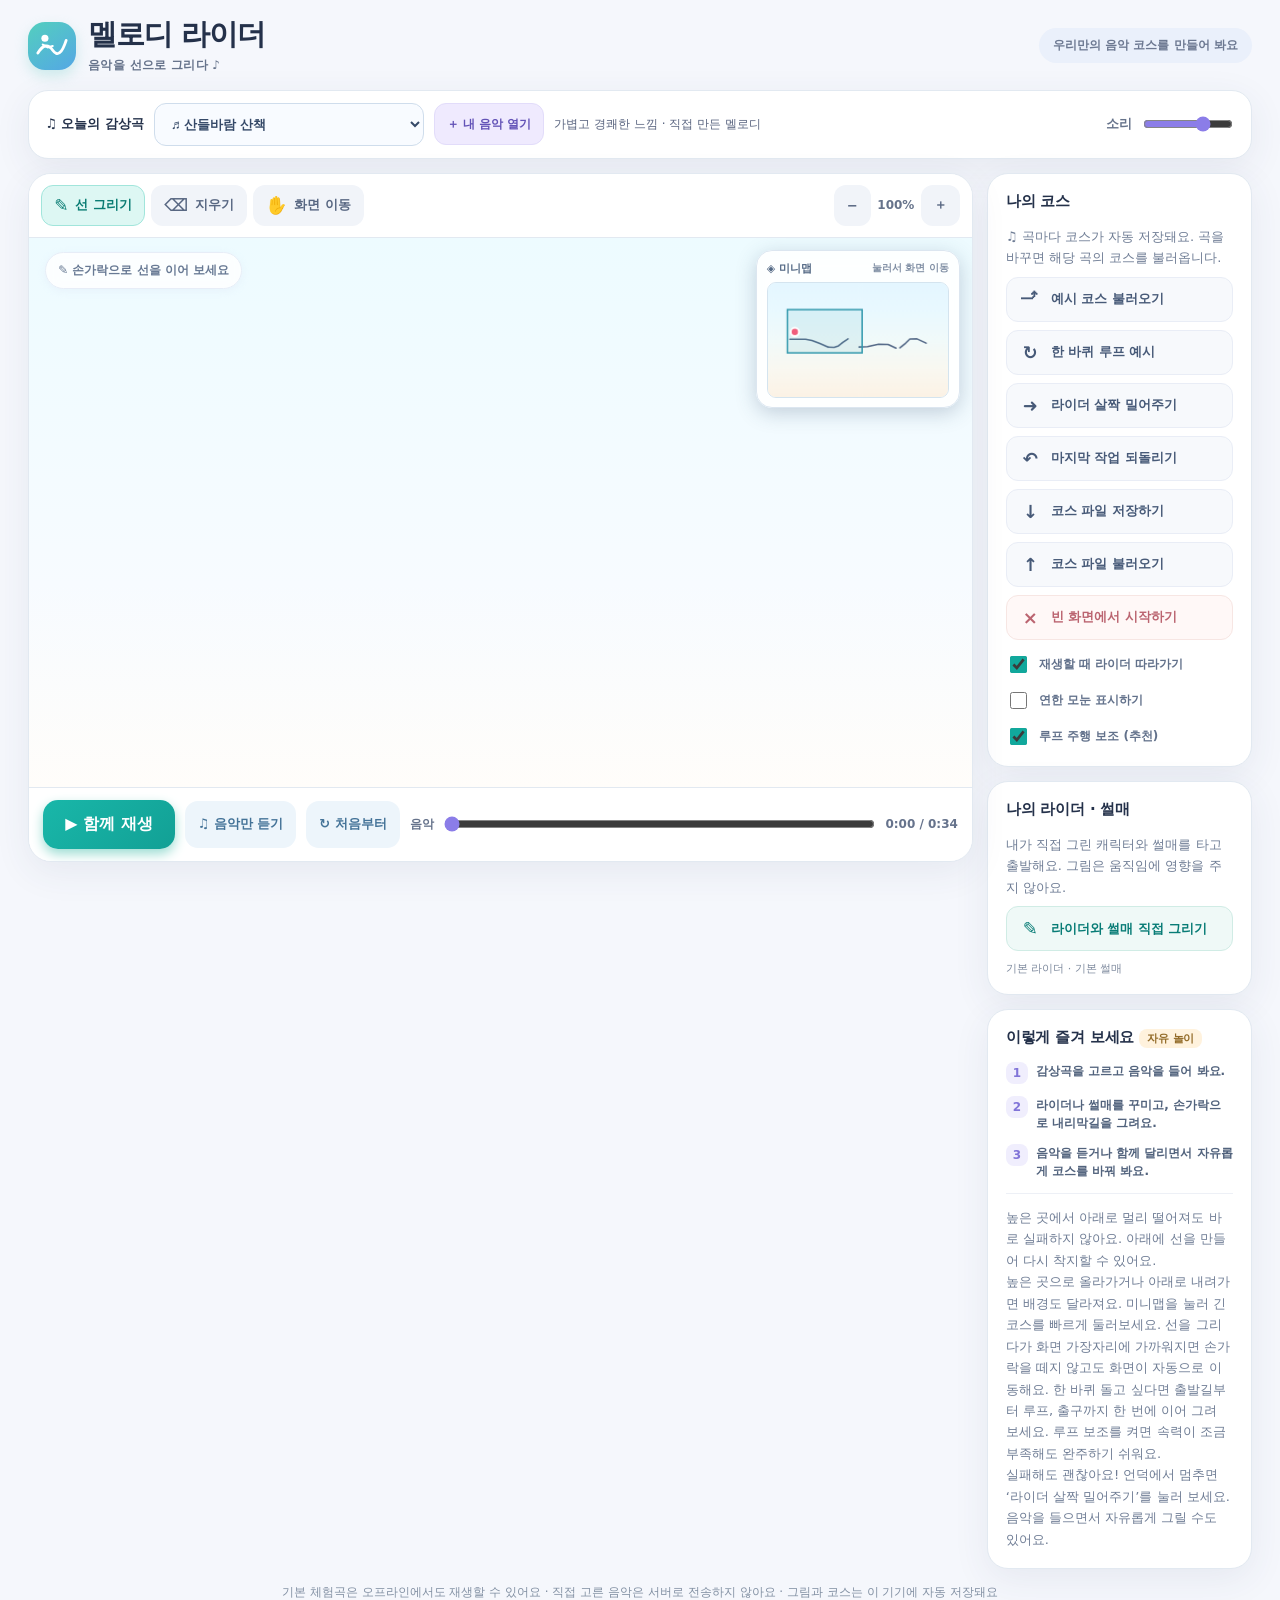
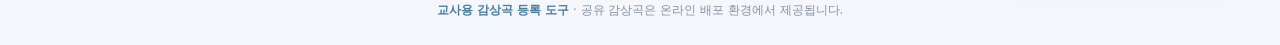
==== commit a6c99740: "Improve tablet multi-touch drawing, gesture suppression and edge auto-pan v2.5" ====
--- a/melody-rider/index.html
+++ b/melody-rider/index.html
@@ -22,6 +22,14 @@
 .art-dialog{border:0;background:transparent;padding:8px;max-width:min(820px,calc(100vw - 20px));width:100%;max-height:min(96dvh,900px);overflow:auto}.art-dialog::backdrop{background:#172944a8;backdrop-filter:blur(3px)}.art-content{background:#fff;border-radius:25px;padding:22px;box-shadow:0 18px 55px #17294442}.art-heading{display:flex;justify-content:space-between;gap:12px;align-items:flex-start}.art-heading h2{margin:0;font-size:23px}.art-heading p{margin:5px 0 0;color:#708098;line-height:1.5;font-size:12px}.art-close{border:0;background:#eef2f8;width:38px;height:38px;border-radius:11px;font-size:27px;color:#63758b;line-height:1}.art-tabs{display:flex;gap:8px;margin:17px 0 13px}.art-tabs button{border:1px solid #dbe5f0;background:#f5f7fc;border-radius:11px;padding:10px 15px;color:#66768b;font-weight:900}.art-tabs button.chosen{background:#def7f1;border-color:#80d8cc;color:#078476}.art-work{display:grid;grid-template-columns:minmax(0,1fr) minmax(170px,.75fr);gap:18px;align-items:center}.art-board{min-height:250px;border-radius:18px;border:2px dashed #b9d8e2;background-color:#f7fbff;background-image:linear-gradient(#a6d8e32b 1px,transparent 1px),linear-gradient(90deg,#a6d8e32b 1px,transparent 1px);background-size:24px 24px;display:flex;align-items:center;justify-content:center;padding:12px}.art-board canvas{display:block;max-width:100%;width:auto;height:auto;max-height:min(39vh,355px);touch-action:none;cursor:crosshair;filter:drop-shadow(0 1px 0 #d2d9e9)}.art-explain strong{font-size:15px}.art-explain p{font-size:12px;line-height:1.6;color:#738198}.art-color-row{display:flex;flex-wrap:wrap;gap:8px;margin:16px 0}.art-color-row button{width:33px;height:33px;border-radius:50%;border:3px solid white;box-shadow:0 0 0 1px #d8dfeb;position:relative;padding:0}.art-color-row button.chosen{box-shadow:0 0 0 3px #7468c9}.art-tools{display:flex;flex-wrap:wrap;gap:7px}.art-tools button{border:1px solid #d9e2f0;border-radius:9px;background:#f3f6fb;color:#546983;padding:9px;font-size:12px;font-weight:800}.art-tools button.chosen{color:#0a7f76;background:#dff6f0;border-color:#9ee1d7}.art-explain .art-small{font-size:11px;margin-top:15px}.art-bottom{display:flex;gap:10px;justify-content:flex-end;margin-top:18px;border-top:1px solid #edf0f7;padding-top:15px}.art-bottom button{min-height:44px;border:0;border-radius:12px;background:#eff2f8;color:#576982;padding:0 17px;font-weight:850}.art-bottom .art-save{background:#159f95;color:white}
 @media(max-width:750px){.music-panel .song-select{max-width:none}.song-name{flex-basis:100%;min-width:0}.art-dialog{max-height:96dvh}.art-content{padding:14px}.art-work{grid-template-columns:minmax(0,1fr) minmax(145px,.7fr);gap:11px}.art-board{min-height:195px;padding:6px}.art-heading h2{font-size:19px}.art-color-row button{width:29px;height:29px}.art-tabs{margin:12px 0}}
 @media(max-width:550px){.art-work{grid-template-columns:1fr;gap:9px}.art-board{min-height:180px}.art-board canvas{max-height:29vh}.art-explain p{margin:5px 0}.art-color-row{margin:9px 0}.art-heading p{font-size:11px}.art-bottom{margin-top:8px}.art-tabs button{font-size:12px;padding:8px 9px}}
+/* 모바일에서 캔버스의 길게 누르기, 선택, 브라우저 제스처를 최대한 제한합니다. */
+html,body{overscroll-behavior-x:none;overscroll-behavior-y:contain}
+.stage,.stage canvas,.mini-map canvas,.art-board canvas{
+ touch-action:none!important;overscroll-behavior:none;
+ -webkit-touch-callout:none;-webkit-user-select:none;user-select:none;
+ -webkit-tap-highlight-color:transparent;
+}
+.stage canvas,.mini-map canvas,.art-board canvas{-webkit-user-drag:none}
 </style>
 </head>
 <body>
@@ -76,7 +84,7 @@
     </section>
     <section class="panel"><h2>이렇게 즐겨 보세요 <span class="pill">자유 놀이</span></h2>
       <div class="steps"><p><b>1</b><span>감상곡을 고르고 음악을 들어 봐요.</span></p><p><b>2</b><span>라이더나 썰매를 꾸미고, 손가락으로 내리막길을 그려요.</span></p><p><b>3</b><span>음악을 듣거나 함께 달리면서 자유롭게 코스를 바꿔 봐요.</span></p></div>
-      <div class="sep"></div><p class="hint">높은 곳에서 아래로 멀리 떨어져도 바로 실패하지 않아요. 아래에 선을 만들어 다시 착지할 수 있어요.</p><p class="hint">높은 곳으로 올라가거나 아래로 내려가면 배경도 달라져요. 미니맵을 눌러 긴 코스를 빠르게 둘러보세요. 한 바퀴 돌고 싶다면 출발길부터 루프, 출구까지 한 번에 이어 그려 보세요. 루프 보조를 켜면 속력이 조금 부족해도 완주하기 쉬워요.</p><p class="hint">실패해도 괜찮아요! 언덕에서 멈추면 ‘라이더 살짝 밀어주기’를 눌러 보세요. 음악을 들으면서 자유롭게 그릴 수도 있어요.</p>
+      <div class="sep"></div><p class="hint">높은 곳에서 아래로 멀리 떨어져도 바로 실패하지 않아요. 아래에 선을 만들어 다시 착지할 수 있어요.</p><p class="hint">높은 곳으로 올라가거나 아래로 내려가면 배경도 달라져요. 미니맵을 눌러 긴 코스를 빠르게 둘러보세요. 선을 그리다가 화면 가장자리에 가까워지면 손가락을 떼지 않고도 화면이 자동으로 이동해요. 한 바퀴 돌고 싶다면 출발길부터 루프, 출구까지 한 번에 이어 그려 보세요. 루프 보조를 켜면 속력이 조금 부족해도 완주하기 쉬워요.</p><p class="hint">실패해도 괜찮아요! 언덕에서 멈추면 ‘라이더 살짝 밀어주기’를 눌러 보세요. 음악을 들으면서 자유롭게 그릴 수도 있어요.</p>
     </section>
   </aside>
 </div>
@@ -95,6 +103,7 @@
 const $=id=>document.getElementById(id);
 const canvas=$('canvas'),stage=$('stage'),ctx=canvas.getContext('2d');
 const BASE={x:94,y:228};
+// v2.5 tablet drawing stability and edge-auto-scroll. Keep old song/course storage keys unchanged.
 const SAMPLE=[
  [[32,320],[110,320],[230,320],[310,337],[410,374],[515,421]],
  [[515,421],[590,423],[645,404],[700,359],[765,315]],
@@ -169,18 +178,91 @@
 function refreshButtons(){$('playBtn').textContent=playing&&rideEnabled?'Ⅱ 함께 멈춤':'▶ 함께 재생';$('listenBtn').textContent=playing&&!rideEnabled?'Ⅱ 음악 멈춤':'♫ 음악만 듣기';}
 function stop(playbackReset=false){playing=false;audio.pause();refreshButtons();if(playbackReset){resetRider();resetMusic();}updateStatus();}
 function restart(){stop(true);camera.x=0;camera.y=-56;showMessage('출발 준비 완료!');}
-function setMode(m){mode=m;['Draw','Erase','Pan'].forEach(n=>{const b=$('tool'+n);const on=m===n.toLowerCase();b.classList.toggle('active',on);b.setAttribute('aria-pressed',on);});stage.classList.toggle('is-pan',m==='pan');stage.classList.toggle('is-erase',m==='erase');updateStatus();}
+function setMode(m){if(pointer)return;mode=m;['Draw','Erase','Pan'].forEach(n=>{const b=$('tool'+n);const on=m===n.toLowerCase();b.classList.toggle('active',on);b.setAttribute('aria-pressed',on);});stage.classList.toggle('is-pan',m==='pan');stage.classList.toggle('is-erase',m==='erase');updateStatus();}
 function updateStatus(){const text=death?'↻ 처음부터를 누르면 다시 탈 수 있어요':playing?(rideEnabled?'♪ 음악과 함께 달리는 중!':'♫ 음악을 들으며 자유롭게 그려 보세요'):mode==='draw'?'✎ 손가락으로 선을 이어 보세요':mode==='erase'?'⌫ 지우고 싶은 선을 쓸어 보세요':'✋ 화면을 드래그해 이동하세요';$('stageStatus').textContent=text;}
 function sizeCanvas(){minimapDirty=true;const r=stage.getBoundingClientRect();width=Math.max(100,r.width);height=Math.max(100,r.height);scale=Math.min(2,window.devicePixelRatio||1);canvas.width=Math.round(width*scale);canvas.height=Math.round(height*scale);}
 function w2s(x,y){return{x:(x-camera.x)*camera.zoom,y:(y-camera.y)*camera.zoom};}
 function s2w(x,y){return{x:x/camera.zoom+camera.x,y:y/camera.zoom+camera.y};}
 function eventPoint(e){const r=canvas.getBoundingClientRect();return{x:e.clientX-r.left,y:e.clientY-r.top};}
-function setZoom(z){minimapDirty=true;z=clamp(z,.45,2.1);const mid=s2w(width/2,height/2);camera.zoom=z;camera.x=mid.x-width/(2*z);camera.y=mid.y-height/(2*z);$('zoomLabel').textContent=Math.round(100*z)+'%';}
+function setZoom(z){if(pointer)return;minimapDirty=true;z=clamp(z,.45,2.1);const mid=s2w(width/2,height/2);camera.zoom=z;camera.x=mid.x-width/(2*z);camera.y=mid.y-height/(2*z);$('zoomLabel').textContent=Math.round(100*z)+'%';}
 function nearest(line,x,y){let best=Infinity;for(let i=1;i<line.length;i++){const a=line[i-1],b=line[i],dx=b.x-a.x,dy=b.y-a.y,len2=dx*dx+dy*dy;if(len2<.01)continue;const t=clamp(((x-a.x)*dx+(y-a.y)*dy)/len2,0,1);const d=Math.hypot(x-a.x-dx*t,y-a.y-dy*t);if(d<best)best=d;}return best;}
 function eraseAt(x,y){const idx=tracks.findIndex(line=>nearest(line,x,y)<19/camera.zoom);if(idx>=0){tracks.splice(idx,1);persist();return true;}return false;}
-function down(e){if(e.button!==undefined&&e.button!==0)return;if(pointer)return;e.preventDefault();canvas.setPointerCapture(e.pointerId);const p=eventPoint(e),v=s2w(p.x,p.y);pointer={id:e.pointerId,x:p.x,y:p.y,erased:false};if(mode==='draw'){checkpoint();preview=[v];}else if(mode==='erase'){checkpoint();pointer.erased=eraseAt(v.x,v.y);}}
-function move(e){if(!pointer||pointer.id!==e.pointerId)return;e.preventDefault();const p=eventPoint(e);if(mode==='draw'){const v=s2w(p.x,p.y),prev=preview[preview.length-1];if(Math.hypot(v.x-prev.x,v.y-prev.y)>=4/camera.zoom)preview.push(v);}else if(mode==='pan'){camera.x-=(p.x-pointer.x)/camera.zoom;camera.y-=(p.y-pointer.y)/camera.zoom;}else if(mode==='erase'){const v=s2w(p.x,p.y);eraseAt(v.x,v.y);}pointer.x=p.x;pointer.y=p.y;}
-function up(e){if(!pointer||pointer.id!==e.pointerId)return;e.preventDefault();if(mode==='draw'&&preview){if(preview.length===1){preview.push({x:preview[0].x+2,y:preview[0].y});}tracks.push(preview);persist();preview=null;}pointer=null;}
+// Only one pointer may create a stroke. Extra fingers must never change the active line.
+const AUTO_PAN={edge:82,maxSpeed:620,activationDistance:6};
+function safeStagePoint(e){
+ const p=eventPoint(e);
+ return {x:clamp(Number.isFinite(p.x)?p.x:0,0,width),y:clamp(Number.isFinite(p.y)?p.y:0,0,height)};
+}
+function appendDrawPoint(){
+ if(!pointer||!preview||mode!=='draw')return;
+ const world=s2w(pointer.x,pointer.y),last=preview[preview.length-1];
+ if(Math.hypot(world.x-last.x,world.y-last.y)>=4/camera.zoom)preview.push(world);
+}
+function down(e){
+ if(e.button!==undefined&&e.button!==0)return;
+ e.preventDefault();
+ if(pointer||miniPointer!==null||artPointer)return; // secondary touch or other active canvas
+ const p=safeStagePoint(e);
+ try{canvas.setPointerCapture(e.pointerId);}catch(err){return;}
+ pointer={id:e.pointerId,x:p.x,y:p.y,startX:p.x,startY:p.y,moved:false,erased:false};
+ if(mode==='draw'){checkpoint();preview=[s2w(p.x,p.y)];}
+ else if(mode==='erase'){checkpoint();const world=s2w(p.x,p.y);pointer.erased=eraseAt(world.x,world.y);}
+}
+function move(e){
+ if(!pointer||pointer.id!==e.pointerId)return;
+ e.preventDefault();
+ const p=safeStagePoint(e),oldX=pointer.x,oldY=pointer.y;
+ if(mode==='pan'){
+  camera.x-=(p.x-oldX)/camera.zoom;camera.y-=(p.y-oldY)/camera.zoom;
+ }else if(mode==='erase'){
+  const world=s2w(p.x,p.y);eraseAt(world.x,world.y);
+ }
+ pointer.x=p.x;pointer.y=p.y;
+ if(Math.hypot(p.x-pointer.startX,p.y-pointer.startY)>=AUTO_PAN.activationDistance)pointer.moved=true;
+ if(mode==='draw')appendDrawPoint();
+}
+function autoPanDrawing(dt){
+ if(!pointer||!pointer.moved||mode!=='draw'||!preview||dt<=0)return;
+ // The margin works before the finger reaches the physical screen edge, avoiding system back swipes.
+ const edgeX=Math.min(AUTO_PAN.edge,width*.23),edgeY=Math.min(AUTO_PAN.edge,height*.23);
+ function speed(pos,length,edge){
+  const a=pos<edge?-(edge-pos)/edge:pos>length-edge?(pos-(length-edge))/edge:0;
+  return Math.sign(a)*AUTO_PAN.maxSpeed*Math.abs(a)**2;
+ }
+ const vx=speed(pointer.x,width,edgeX),vy=speed(pointer.y,height,edgeY);
+ if(!vx&&!vy)return;
+ camera.x+=vx*dt/camera.zoom;camera.y+=vy*dt/camera.zoom;
+ // With the finger held still, newly exposed terrain becomes part of the same stroke.
+ appendDrawPoint();
+}
+function up(e){
+ if(!pointer||pointer.id!==e.pointerId)return;
+ if(e.cancelable)e.preventDefault();
+ if(e.type==='pointerup'){
+  const p=safeStagePoint(e);pointer.x=p.x;pointer.y=p.y;appendDrawPoint();
+ }
+ if(mode==='draw'&&preview){
+  if(preview.length===1)preview.push({x:preview[0].x+2,y:preview[0].y});
+  tracks.push(preview);persist();preview=null;
+ }
+ pointer=null;
+}
+function suppressCanvasGestures(target){
+ target.addEventListener('contextmenu',e=>e.preventDefault());
+ target.addEventListener('selectstart',e=>e.preventDefault());
+ target.addEventListener('dragstart',e=>e.preventDefault());
+ // Fallback for WebKit touch browsers even if touch-action is ignored.
+ for(const type of ['touchstart','touchmove'])target.addEventListener(type,e=>{if(e.cancelable)e.preventDefault();},{passive:false});
+}
+// A second finger on a toolbar or the minimap must not scroll or change the current stroke.
+document.addEventListener('pointerdown',e=>{
+ if((pointer&&e.pointerId!==pointer.id)||(artPointer&&e.pointerId!==artPointer.id)){
+  if(e.cancelable)e.preventDefault();e.stopImmediatePropagation();
+ }
+},true);
+document.addEventListener('touchstart',e=>{
+ if((pointer||artPointer)&&e.touches.length>1&&e.cancelable)e.preventDefault();
+},{passive:false,capture:true});
 function download(name,data,type){const b=new Blob([data],{type});const url=URL.createObjectURL(b),a=document.createElement('a');a.href=url;a.download=name;document.body.appendChild(a);a.click();a.remove();setTimeout(()=>URL.revokeObjectURL(url),1000);}
 function renderSongOptions(){
  const sel=$('songSelect'),keep=currentSong.id;sel.replaceChildren();
@@ -457,9 +539,9 @@
  camera.x=wx-width/(2*camera.zoom);camera.y=wy-height/(2*camera.zoom);
  if(follow){follow=false;$('follow').checked=false;showMessage('미니맵으로 이동했어요. 라이더 따라가기는 잠시 껐어요.',2100);}
 }
-miniCanvas.addEventListener('pointerdown',e=>{if(e.button!==undefined&&e.button!==0)return;e.preventDefault();miniPointer=e.pointerId;miniCanvas.setPointerCapture(e.pointerId);jumpByMinimap(e);});
+miniCanvas.addEventListener('pointerdown',e=>{if(e.button!==undefined&&e.button!==0)return;e.preventDefault();if(pointer||artPointer||miniPointer!==null)return;miniPointer=e.pointerId;try{miniCanvas.setPointerCapture(e.pointerId);}catch(err){miniPointer=null;return;}jumpByMinimap(e);});
 miniCanvas.addEventListener('pointermove',e=>{if(miniPointer===e.pointerId){e.preventDefault();jumpByMinimap(e);}});
-miniCanvas.addEventListener('pointerup',()=>{miniPointer=null;});miniCanvas.addEventListener('pointercancel',()=>{miniPointer=null;});
+miniCanvas.addEventListener('pointerup',e=>{if(miniPointer===e.pointerId)miniPointer=null;});miniCanvas.addEventListener('pointercancel',e=>{if(miniPointer===e.pointerId)miniPointer=null;});miniCanvas.addEventListener('lostpointercapture',e=>{if(miniPointer===e.pointerId)miniPointer=null;});
 miniCanvas.addEventListener('keydown',e=>{if(!['Enter','Space'].includes(e.code))return;e.preventDefault();if(!miniProjection)return;const r=miniCanvas.getBoundingClientRect();jumpByMinimap({clientX:r.left+r.width/2,clientY:r.top+r.height/2});});
 function drawTrack(line,previewOnly=false){if(line.length<2)return;ctx.beginPath();ctx.moveTo(line[0].x,line[0].y);for(let i=1;i<line.length;i++)ctx.lineTo(line[i].x,line[i].y);ctx.lineCap='round';ctx.lineJoin='round';ctx.strokeStyle=previewOnly?'#e68a9a88':'#34486435';ctx.lineWidth=previewOnly?9:12;ctx.stroke();ctx.strokeStyle=previewOnly?'#fb8da4':'#394e78';ctx.lineWidth=previewOnly?5:7;ctx.stroke();ctx.strokeStyle=previewOnly?'#ffd6df':'#65d5c6';ctx.lineWidth=2;ctx.stroke();}
 function drawRider(p){ctx.save();ctx.translate(p.x,p.y);ctx.rotate(p.angle);ctx.lineCap='round';ctx.lineJoin='round';
@@ -480,7 +562,7 @@
  ctx.fillStyle='#16aa9c';roundedRect(BASE.x-32,286,4,35,2);ctx.fill();ctx.beginPath();ctx.moveTo(BASE.x-28,286);ctx.lineTo(BASE.x-5,293);ctx.lineTo(BASE.x-28,300);ctx.fill();
  for(const p of sparkles){ctx.globalAlpha=clamp(p.life*2,0,1);ctx.fillStyle='#f0b15c';ctx.beginPath();ctx.arc(p.x,p.y,2,0,Math.PI*2);ctx.fill();}ctx.globalAlpha=1;
  drawRider(rider);ctx.restore();drawMinimap();}
-function frame(t){if(!lastTime)lastTime=t;const dt=clamp((t-lastTime)/1000,0,.04);lastTime=t;now=t;if(playing){if(rideEnabled&&!death){const n=Math.ceil(dt/(1/120));for(let i=0;i<n;i++)simulate(dt/n);}handleMusic(dt);if(rideEnabled&&follow&&!pointer&&!death){const targetX=rider.x-width*.37/camera.zoom;const targetY=rider.y-height*.57/camera.zoom;camera.x+=(targetX-camera.x)*.075;camera.y+=(targetY-camera.y)*.075;}}
+function frame(t){if(!lastTime)lastTime=t;const dt=clamp((t-lastTime)/1000,0,.04);lastTime=t;now=t;autoPanDrawing(dt);if(playing){if(rideEnabled&&!death){const n=Math.ceil(dt/(1/120));for(let i=0;i<n;i++)simulate(dt/n);}handleMusic(dt);if(rideEnabled&&follow&&!pointer&&!death){const targetX=rider.x-width*.37/camera.zoom;const targetY=rider.y-height*.57/camera.zoom;camera.x+=(targetX-camera.x)*.075;camera.y+=(targetY-camera.y)*.075;}}
  if(shownMessage&&t>shownMessage){$('message').classList.remove('show');shownMessage=0;}paint();requestAnimationFrame(frame);}
 $('toolDraw').onclick=()=>setMode('draw');$('toolErase').onclick=()=>setMode('erase');$('toolPan').onclick=()=>setMode('pan');
 $('zoomIn').onclick=()=>setZoom(camera.zoom*1.2);$('zoomOut').onclick=()=>setZoom(camera.zoom/1.2);
@@ -512,10 +594,10 @@
 function openPart(part){artLoadToken++;artPart=part;artHistory=[];const riderPart=part==='rider';artCanvas.width=riderPart?240:300;artCanvas.height=riderPart?280:130;artCanvas.setAttribute('aria-label',riderPart?'라이더를 그리는 공간':'썰매를 그리는 공간');$('artTabRider').classList.toggle('chosen',riderPart);$('artTabSled').classList.toggle('chosen',!riderPart);$('artGuideTitle').textContent=riderPart?'나만의 라이더를 그려요':'나만의 썰매를 그려요';$('artGuideText').textContent=riderPart?'사람, 동물, 상상 속 캐릭터도 좋아요. 머리와 몸을 크게 그리면 잘 보여요.':'왼쪽에서 오른쪽으로 달리는 썰매예요. 가로로 길쭉하게 그리면 좋아요.';const token=artLoadToken,url=draftArt[part];if(url){const img=new Image();img.onload=()=>{if(token===artLoadToken)ac2.drawImage(img,0,0,artCanvas.width,artCanvas.height);};img.src=url;}}
 function artPoint(e){const r=artCanvas.getBoundingClientRect();return{x:(e.clientX-r.left)*artCanvas.width/r.width,y:(e.clientY-r.top)*artCanvas.height/r.height};}
 function drawArtSegment(a,b){ac2.save();ac2.globalCompositeOperation=artEraser?'destination-out':'source-over';ac2.strokeStyle=artEraser?'#000':artColor;ac2.fillStyle=ac2.strokeStyle;ac2.lineWidth=artEraser?23:artPart==='rider'?10:11;ac2.lineCap='round';ac2.lineJoin='round';ac2.beginPath();ac2.moveTo(a.x,a.y);ac2.lineTo(b.x,b.y);ac2.stroke();ac2.restore();}
-artCanvas.onpointerdown=e=>{if(e.button!==undefined&&e.button!==0)return;e.preventDefault();if(artPointer)return;artCanvas.setPointerCapture(e.pointerId);artHistory.push(artSnapshot());if(artHistory.length>25)artHistory.shift();artPointer={id:e.pointerId,pt:artPoint(e)};drawArtSegment(artPointer.pt,artPointer.pt);};
+artCanvas.onpointerdown=e=>{if(e.button!==undefined&&e.button!==0)return;e.preventDefault();if(artPointer||pointer)return;try{artCanvas.setPointerCapture(e.pointerId);}catch(err){return;}artHistory.push(artSnapshot());if(artHistory.length>25)artHistory.shift();artPointer={id:e.pointerId,pt:artPoint(e)};drawArtSegment(artPointer.pt,artPointer.pt);};
 artCanvas.onpointermove=e=>{if(!artPointer||e.pointerId!==artPointer.id)return;e.preventDefault();const pt=artPoint(e);drawArtSegment(artPointer.pt,pt);artPointer.pt=pt;};
 function endArtStroke(e){if(!artPointer||e.pointerId!==artPointer.id)return;e.preventDefault();artPointer=null;}
-artCanvas.onpointerup=endArtStroke;artCanvas.onpointercancel=endArtStroke;
+artCanvas.onpointerup=endArtStroke;artCanvas.onpointercancel=endArtStroke;artCanvas.addEventListener('lostpointercapture',endArtStroke);
 $('artOpen').onclick=()=>{stop();draftArt={...art};openPart('rider');$('artDialog').showModal();};
 $('artTabRider').onclick=()=>{if(artPart==='rider')return;saveDraft();openPart('rider');};
 $('artTabSled').onclick=()=>{if(artPart==='sled')return;saveDraft();openPart('sled');};
@@ -526,7 +608,8 @@
 $('artApply').onclick=()=>{saveDraft();for(const part of ['rider','sled'])applyArt(part,draftArt[part]);persistArt();$('artDialog').close();showMessage('내가 그린 라이더와 썰매를 적용했어요!');};
 $('artDialog').onclose=()=>{artPointer=null;};
 updateArtTools();restoreArt();renderSongOptions();loadLibrary();
-canvas.addEventListener('pointerdown',down);canvas.addEventListener('pointermove',move);canvas.addEventListener('pointerup',up);canvas.addEventListener('pointercancel',up);
+canvas.addEventListener('pointerdown',down);canvas.addEventListener('pointermove',move);canvas.addEventListener('pointerup',up);canvas.addEventListener('pointercancel',up);canvas.addEventListener('lostpointercapture',up);
+for(const surface of [stage,canvas,miniCanvas,artCanvas])suppressCanvasGestures(surface);
 canvas.addEventListener('wheel',e=>{if(e.ctrlKey||e.metaKey){e.preventDefault();setZoom(camera.zoom*(e.deltaY<0?1.12:1/1.12));}},{passive:false});
 window.addEventListener('keydown',e=>{if(['INPUT','TEXTAREA'].includes(document.activeElement?.tagName))return;if(e.code==='Space'){e.preventDefault();toggle(true);}if((e.ctrlKey||e.metaKey)&&e.key.toLowerCase()==='z'){e.preventDefault();$('undoBtn').click();}});
 window.addEventListener('resize',sizeCanvas);new ResizeObserver(sizeCanvas).observe(stage);
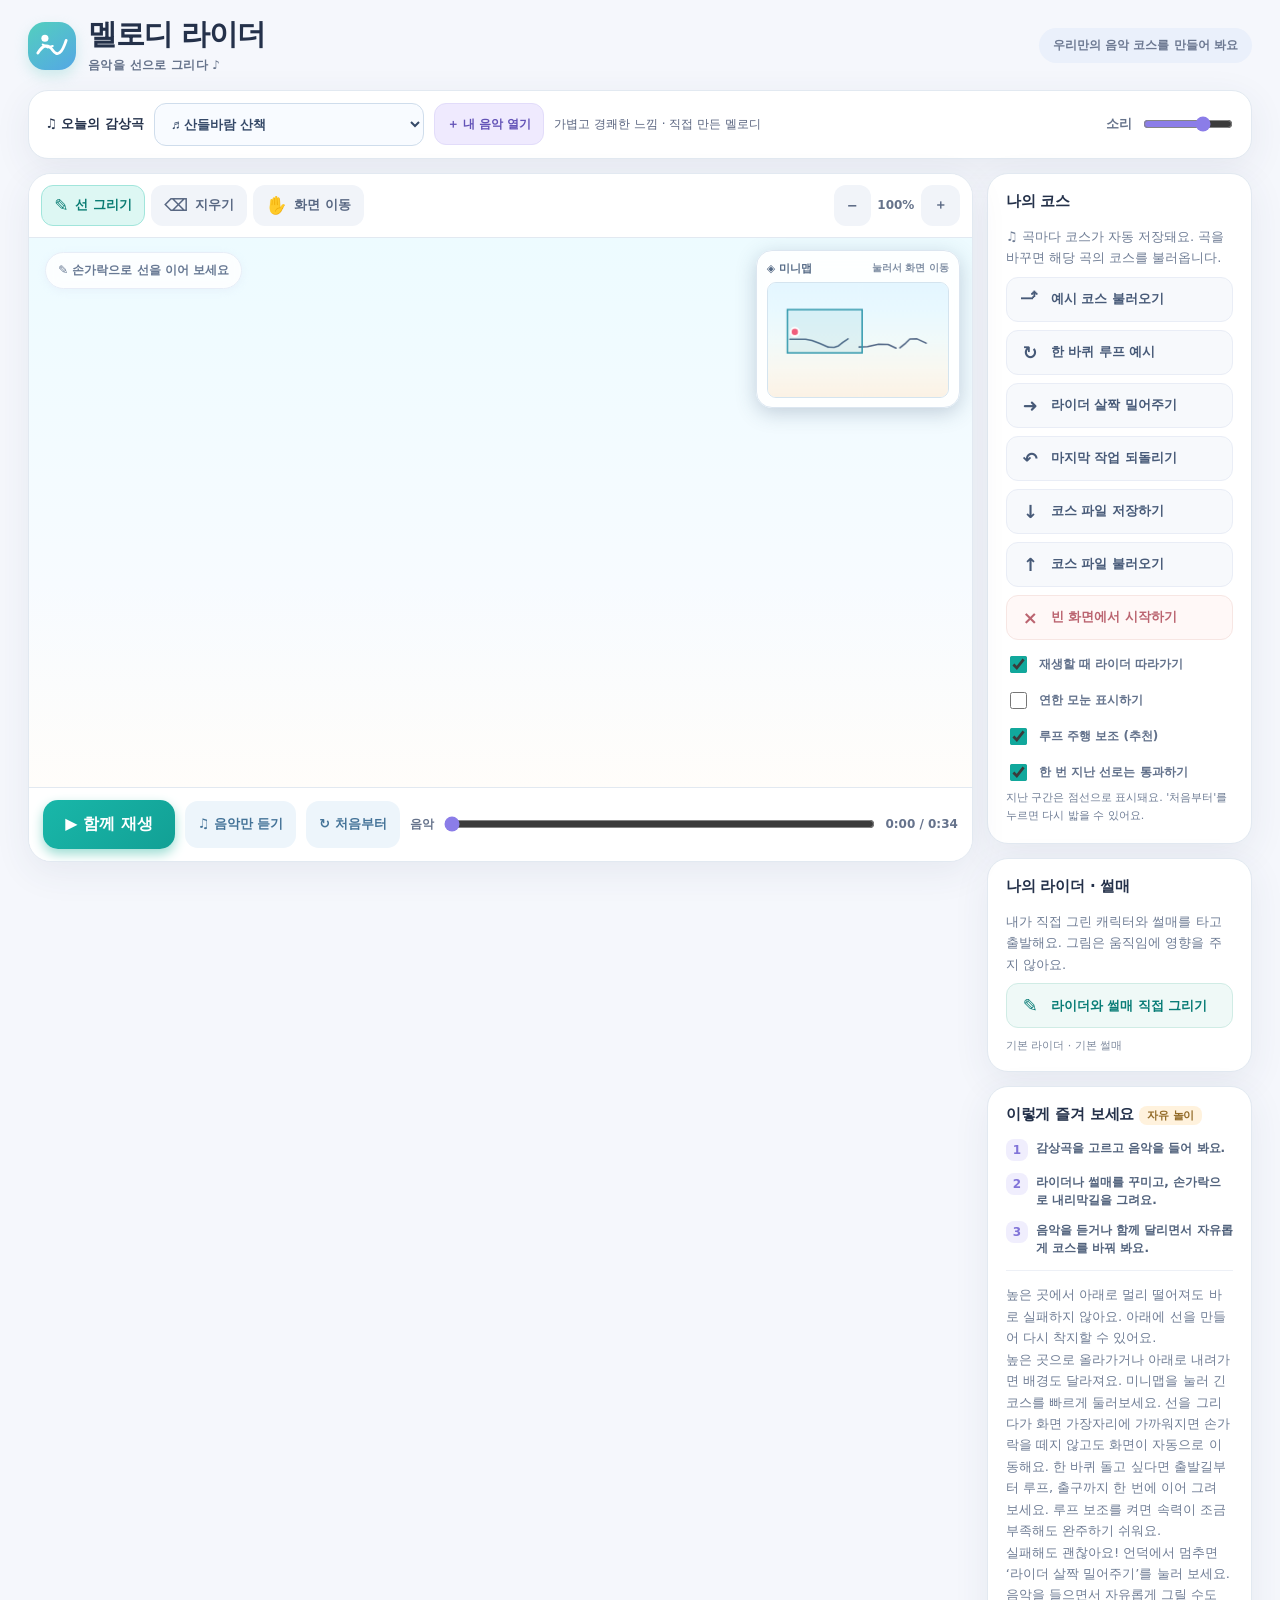
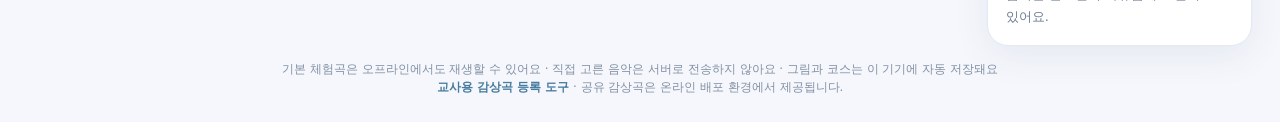
==== commit 10dee30b: "Add toggleable one-time traversed rails with pass-through collisions and visual cue" ====
--- a/melody-rider/index.html
+++ b/melody-rider/index.html
@@ -76,6 +76,8 @@
       <label class="check"><input type="checkbox" id="follow" checked> 재생할 때 라이더 따라가기</label>
       <label class="check"><input type="checkbox" id="showGrid"> 연한 모눈 표시하기</label>
       <label class="check"><input type="checkbox" id="loopAssist" checked> 루프 주행 보조 (추천)</label>
+      <label class="check"><input type="checkbox" id="oneUseRails" checked> 한 번 지난 선로는 통과하기</label>
+      <p class="hint" style="font-size:11px;margin-top:5px">지난 구간은 점선으로 표시돼요. '처음부터'를 누르면 다시 밟을 수 있어요.</p>
     </section>
     <section class="panel"><h2>나의 라이더 · 썰매</h2>
       <p class="hint">내가 직접 그린 캐릭터와 썰매를 타고 출발해요. 그림은 움직임에 영향을 주지 않아요.</p>
@@ -116,7 +118,9 @@
 const SELECTED_SONG_STORAGE='melodyRider_selectedSong_v1';
 let activeCourseKey='builtin:breeze',storageWarningShown=false;
 let tracks=[],history=[],mode='draw',camera={x:0,y:-56,zoom:1},follow=true,grid=false;
-let width=800,height=500,scale=1,pointer=null,preview=null,playing=false,rideEnabled=true,lastTime=0,now=0,shownMessage=0,death=false,loopAssist=true;
+let width=800,height=500,scale=1,pointer=null,preview=null,playing=false,rideEnabled=true,lastTime=0,now=0,shownMessage=0,death=false,loopAssist=true,oneUseRails=true;
+// 곡별 저장 코스는 변경하지 않고, 한 번 탄 구간만 주행 중 임시 기록합니다.
+let usedRailSegments=new WeakMap();
 const miniCanvas=$('miniCanvas'),miniCtx=miniCanvas.getContext('2d');let minimapDirty=true,miniBounds=null,miniProjection=null,miniPointer=null;const miniLayer=document.createElement('canvas');
 // 자유 감상용 주행 설정: 적은 구름저항과 부드러운 코너 통과.
 const PHYSICS={gravity:970,startSpeed:290,rollingFriction:.003,airDrag:.008,maxSpeed:1100};
@@ -173,7 +177,7 @@
 }
 function validateTrack(data){if(!Array.isArray(data)||data.length>500)return null;const out=[];for(const line of data){if(!Array.isArray(line)||line.length>15000) return null;const newLine=[];for(const p of line){if(typeof p?.x!=='number'||typeof p?.y!=='number'||!Number.isFinite(p.x)||!Number.isFinite(p.y)||Math.abs(p.x)>1e7||Math.abs(p.y)>1e7)return null;newLine.push({x:p.x,y:p.y});}if(newLine.length>1)out.push(newLine);}return out;}
 restoreCourse(activeCourseKey,true);
-function resetRider(){rider={x:BASE.x,y:BASE.y,vx:PHYSICS.startSpeed,vy:0,angle:0,grounded:false,tangent:null,track:null,s:0,railSpeed:0,side:1,boosted:new Set(),r:12};death=false;sparkles=[];}
+function resetRider(){usedRailSegments=new WeakMap();rider={x:BASE.x,y:BASE.y,vx:PHYSICS.startSpeed,vy:0,angle:0,grounded:false,tangent:null,track:null,s:0,railSpeed:0,side:1,boosted:new Set(),r:12};death=false;sparkles=[];}
 function resetMusic(){musicTime=0;beatPlayed=-1;if(musicMode==='url'||musicMode==='file'){try{audio.currentTime=0;}catch(e){}}updateTime();}
 function refreshButtons(){$('playBtn').textContent=playing&&rideEnabled?'Ⅱ 함께 멈춤':'▶ 함께 재생';$('listenBtn').textContent=playing&&!rideEnabled?'Ⅱ 음악 멈춤':'♫ 음악만 듣기';}
 function stop(playbackReset=false){playing=false;audio.pause();refreshButtons();if(playbackReset){resetRider();resetMusic();}updateStatus();}
@@ -374,10 +378,38 @@
  return{x:q.x,y:q.y,tx:dx/mag,ty:dy/mag};
 }
 function turnAngle(a,b,k){return a+Math.atan2(Math.sin(b-a),Math.cos(b-a))*k;}
+// 손으로 그린 전체 획이 아니라 실제로 밟은 짧은 구간만 일회성 충돌 처리합니다.
+function railSegmentIndex(g,s){
+ const d=clamp(s,0,g.total),cum=g.cum;
+ let lo=1,hi=cum.length-1;
+ while(lo<hi){const m=(lo+hi)>>1;if(cum[m]<d)lo=m+1;else hi=m;}
+ return Math.max(0,lo-1);
+}
+function usedRail(line,g,create=false){
+ let used=usedRailSegments.get(line);
+ if(!used&&create){used=new Uint8Array(g.points.length-1);usedRailSegments.set(line,used);}
+ return used;
+}
+function markRailSpan(line,g,a,b){
+ const used=usedRail(line,g,true),start=railSegmentIndex(g,Math.min(a,b)),end=railSegmentIndex(g,Math.max(a,b));
+ for(let i=start;i<=end;i++)used[i]=1;
+}
+// 이미 지난 구간을 거꾸로 다시 타려고 하면 현재 접촉을 해제합니다.
+function firstUsedAhead(line,g,a,b){
+ const used=usedRail(line,g);
+ if(!used||Math.abs(b-a)<.001)return -1;
+ const dir=b>a?1:-1;
+ const from=railSegmentIndex(g,a+dir*.001),to=railSegmentIndex(g,b);
+ for(let i=from+dir;dir>0?i<=to:i>=to;i+=dir){
+  if(i>=0&&i<used.length&&used[i])return i;
+ }
+ return -1;
+}
 function findSurface(p,oldX,oldY){
  let best=null;
  for(const line of tracks){const g=rideTrack(line);
   for(let i=1;i<g.points.length;i++){
+   if(oneUseRails&&usedRail(line,g)?.[i-1])continue;
    const a=g.points[i-1],b=g.points[i];
    if(Math.max(a.x,b.x)+23<p.x||Math.min(a.x,b.x)-23>p.x||Math.max(a.y,b.y)+23<p.y||Math.min(a.y,b.y)-23>p.y)continue;
    const dx=b.x-a.x,dy=b.y-a.y,len2=dx*dx+dy*dy;
@@ -416,14 +448,26 @@
   speed=speed>0?Math.max(0,speed-loss):Math.min(0,speed+loss);
   speed=clamp(speed,-PHYSICS.maxSpeed,PHYSICS.maxSpeed);
   const nextS=p.s+speed*dt;
-  if(nextS<0||nextS>g.total){
-   const q=trackSample(g,clamp(nextS,0,g.total)),nx=q.ty*p.side,ny=-q.tx*p.side;
+  const revisited=oneUseRails?firstUsedAhead(p.track,g,p.s,nextS):-1;
+  if(revisited>=0){
+   // 이미 지나간 선로로 되돌아가면 그 자리에 걸리지 않고 관성으로 빠져나갑니다.
+   const dir=nextS>p.s?1:-1;
+   const edge=dir>0?g.cum[revisited]:g.cum[revisited+1],exitS=clamp(edge-dir*.05,0,g.total);
+   markRailSpan(p.track,g,p.s,exitS);
+   const q=trackSample(g,exitS),nx=q.ty*p.side,ny=-q.tx*p.side;
    p.x=q.x+nx*p.r;p.y=q.y+ny*p.r;
    p.vx=q.tx*speed;p.vy=q.ty*speed;
    detachRider(p);
-   const leftover=Math.abs(nextS-clamp(nextS,0,g.total))/Math.max(1,Math.abs(speed));
+  }else if(nextS<0||nextS>g.total){
+   const endpoint=clamp(nextS,0,g.total),q=trackSample(g,endpoint),nx=q.ty*p.side,ny=-q.tx*p.side;
+   markRailSpan(p.track,g,p.s,endpoint);
+   p.x=q.x+nx*p.r;p.y=q.y+ny*p.r;
+   p.vx=q.tx*speed;p.vy=q.ty*speed;
+   detachRider(p);
+   const leftover=Math.abs(nextS-endpoint)/Math.max(1,Math.abs(speed));
    p.x+=p.vx*leftover;p.y+=p.vy*leftover;
   }else{
+   markRailSpan(p.track,g,p.s,nextS);
    p.s=nextS;p.railSpeed=speed;
    const q=trackSample(g,p.s),nx=q.ty*p.side,ny=-q.tx*p.side;
    p.x=q.x+nx*p.r;p.y=q.y+ny*p.r;
@@ -444,6 +488,7 @@
   if(hit){
    const q=hit.q,nx=q.ty*hit.side,ny=-q.tx*hit.side;
    p.track=hit.line;p.s=hit.s;p.side=hit.side;p.grounded=true;
+   markRailSpan(hit.line,hit.g,hit.s,hit.s);
    p.x=q.x+nx*p.r;p.y=q.y+ny*p.r;
    p.railSpeed=(p.vx*q.tx+p.vy*q.ty)*.998;
    p.vx=q.tx*p.railSpeed;p.vy=q.ty*p.railSpeed;
@@ -544,6 +589,18 @@
 miniCanvas.addEventListener('pointerup',e=>{if(miniPointer===e.pointerId)miniPointer=null;});miniCanvas.addEventListener('pointercancel',e=>{if(miniPointer===e.pointerId)miniPointer=null;});miniCanvas.addEventListener('lostpointercapture',e=>{if(miniPointer===e.pointerId)miniPointer=null;});
 miniCanvas.addEventListener('keydown',e=>{if(!['Enter','Space'].includes(e.code))return;e.preventDefault();if(!miniProjection)return;const r=miniCanvas.getBoundingClientRect();jumpByMinimap({clientX:r.left+r.width/2,clientY:r.top+r.height/2});});
 function drawTrack(line,previewOnly=false){if(line.length<2)return;ctx.beginPath();ctx.moveTo(line[0].x,line[0].y);for(let i=1;i<line.length;i++)ctx.lineTo(line[i].x,line[i].y);ctx.lineCap='round';ctx.lineJoin='round';ctx.strokeStyle=previewOnly?'#e68a9a88':'#34486435';ctx.lineWidth=previewOnly?9:12;ctx.stroke();ctx.strokeStyle=previewOnly?'#fb8da4':'#394e78';ctx.lineWidth=previewOnly?5:7;ctx.stroke();ctx.strokeStyle=previewOnly?'#ffd6df':'#65d5c6';ctx.lineWidth=2;ctx.stroke();}
+function drawUsedRails(line){
+ if(!oneUseRails)return;
+ const g=rideTrack(line),used=usedRail(line);
+ if(!used)return;
+ ctx.beginPath();let joining=false;
+ for(let i=0;i<used.length;i++){
+  if(used[i]){if(!joining)ctx.moveTo(g.points[i].x,g.points[i].y);ctx.lineTo(g.points[i+1].x,g.points[i+1].y);joining=true;}
+  else joining=false;
+ }
+ ctx.strokeStyle='rgba(250,252,255,.85)';ctx.lineWidth=11;ctx.setLineDash([]);ctx.stroke();
+ ctx.strokeStyle='#8e9fb9';ctx.lineWidth=3.5;ctx.setLineDash([4,7]);ctx.stroke();ctx.setLineDash([]);
+}
 function drawRider(p){ctx.save();ctx.translate(p.x,p.y);ctx.rotate(p.angle);ctx.lineCap='round';ctx.lineJoin='round';
  if(artImages.sled?.complete&&artImages.sled.naturalWidth){ctx.drawImage(artImages.sled,-29,2,58,25);}else{
   ctx.strokeStyle='#294767';ctx.lineWidth=3;ctx.beginPath();ctx.moveTo(-21,13);ctx.quadraticCurveTo(-5,18,13,13);ctx.quadraticCurveTo(22,11,24,8);ctx.stroke();ctx.strokeStyle='#ff9a6a';ctx.lineWidth=5;ctx.beginPath();ctx.moveTo(-16,9);ctx.lineTo(13,9);ctx.stroke();}
@@ -557,7 +614,7 @@
 function restoreArt(){try{const saved=JSON.parse(localStorage.getItem(ART_STORAGE));for(const type of ['rider','sled'])if(typeof saved?.[type]==='string'&&saved[type].startsWith('data:image/png;base64,')&&saved[type].length<1000000)applyArt(type,saved[type]);}catch(e){}updateArtState();}
 function persistArt(){try{localStorage.setItem(ART_STORAGE,JSON.stringify(art));}catch(e){showMessage('기기 저장 공간이 부족할 수 있어요');}updateArtState();}
 function paint(){ctx.setTransform(scale,0,0,scale,0,0);drawBackground();ctx.save();ctx.scale(camera.zoom,camera.zoom);ctx.translate(-camera.x,-camera.y);
- for(const line of tracks)drawTrack(line);if(preview)drawTrack(preview,true);
+ for(const line of tracks){drawTrack(line);drawUsedRails(line);}if(preview)drawTrack(preview,true);
  // 시작 지점
  ctx.fillStyle='#16aa9c';roundedRect(BASE.x-32,286,4,35,2);ctx.fill();ctx.beginPath();ctx.moveTo(BASE.x-28,286);ctx.lineTo(BASE.x-5,293);ctx.lineTo(BASE.x-28,300);ctx.fill();
  for(const p of sparkles){ctx.globalAlpha=clamp(p.life*2,0,1);ctx.fillStyle='#f0b15c';ctx.beginPath();ctx.arc(p.x,p.y,2,0,Math.PI*2);ctx.fill();}ctx.globalAlpha=1;
@@ -575,6 +632,7 @@
 $('saveBtn').onclick=()=>{download('나의-멜로디-라이더-작품.json',JSON.stringify({app:'melody-rider',version:3,songTitle:currentSong.title,tracks,art},null,2),'application/json');showMessage('코스와 내가 그린 그림을 저장했어요');};
 $('loadBtn').onclick=()=>$('courseInput').click();$('courseInput').onchange=async e=>{const f=e.target.files?.[0];if(!f)return;try{const obj=JSON.parse(await f.text());const parsed=validateTrack(Array.isArray(obj)?obj:obj.tracks);if(!parsed)throw new Error();checkpoint();tracks=parsed;persist();if(obj.art&&typeof obj.art==='object'){for(const part of ['rider','sled']){const url=obj.art[part];if(url===null||typeof url==='string'&&url.startsWith('data:image/png;base64,')&&url.length<1000000)applyArt(part,url);}persistArt();}restart();showMessage('나의 작품을 불러왔어요');}catch(e){showMessage('올바른 코스 파일이 아니에요');}e.target.value='';};
 $('follow').onchange=e=>follow=e.target.checked;$('showGrid').onchange=e=>grid=e.target.checked;$('loopAssist').onchange=e=>{loopAssist=e.target.checked;showMessage(loopAssist?'루프 보조가 켜졌어요':'루프 보조를 끄고 추가 추진 없이 달려요');};
+$('oneUseRails').onchange=e=>{oneUseRails=e.target.checked;showMessage(oneUseRails?'지난 선로는 다시 만나면 통과해요':'선로를 여러 번 탈 수 있어요');};
 $('songSelect').onchange=e=>chooseMusic(e.target.value);
 $('pickFile').onclick=()=>$('musicInput').click();
 $('musicInput').onchange=e=>{const f=e.target.files?.[0];if(!f)return;if(musicFileUrl)URL.revokeObjectURL(musicFileUrl);musicFileUrl=URL.createObjectURL(f);selectedFile=f;chooseMusic('local');showMessage('내 음악을 불러왔어요');e.target.value='';};
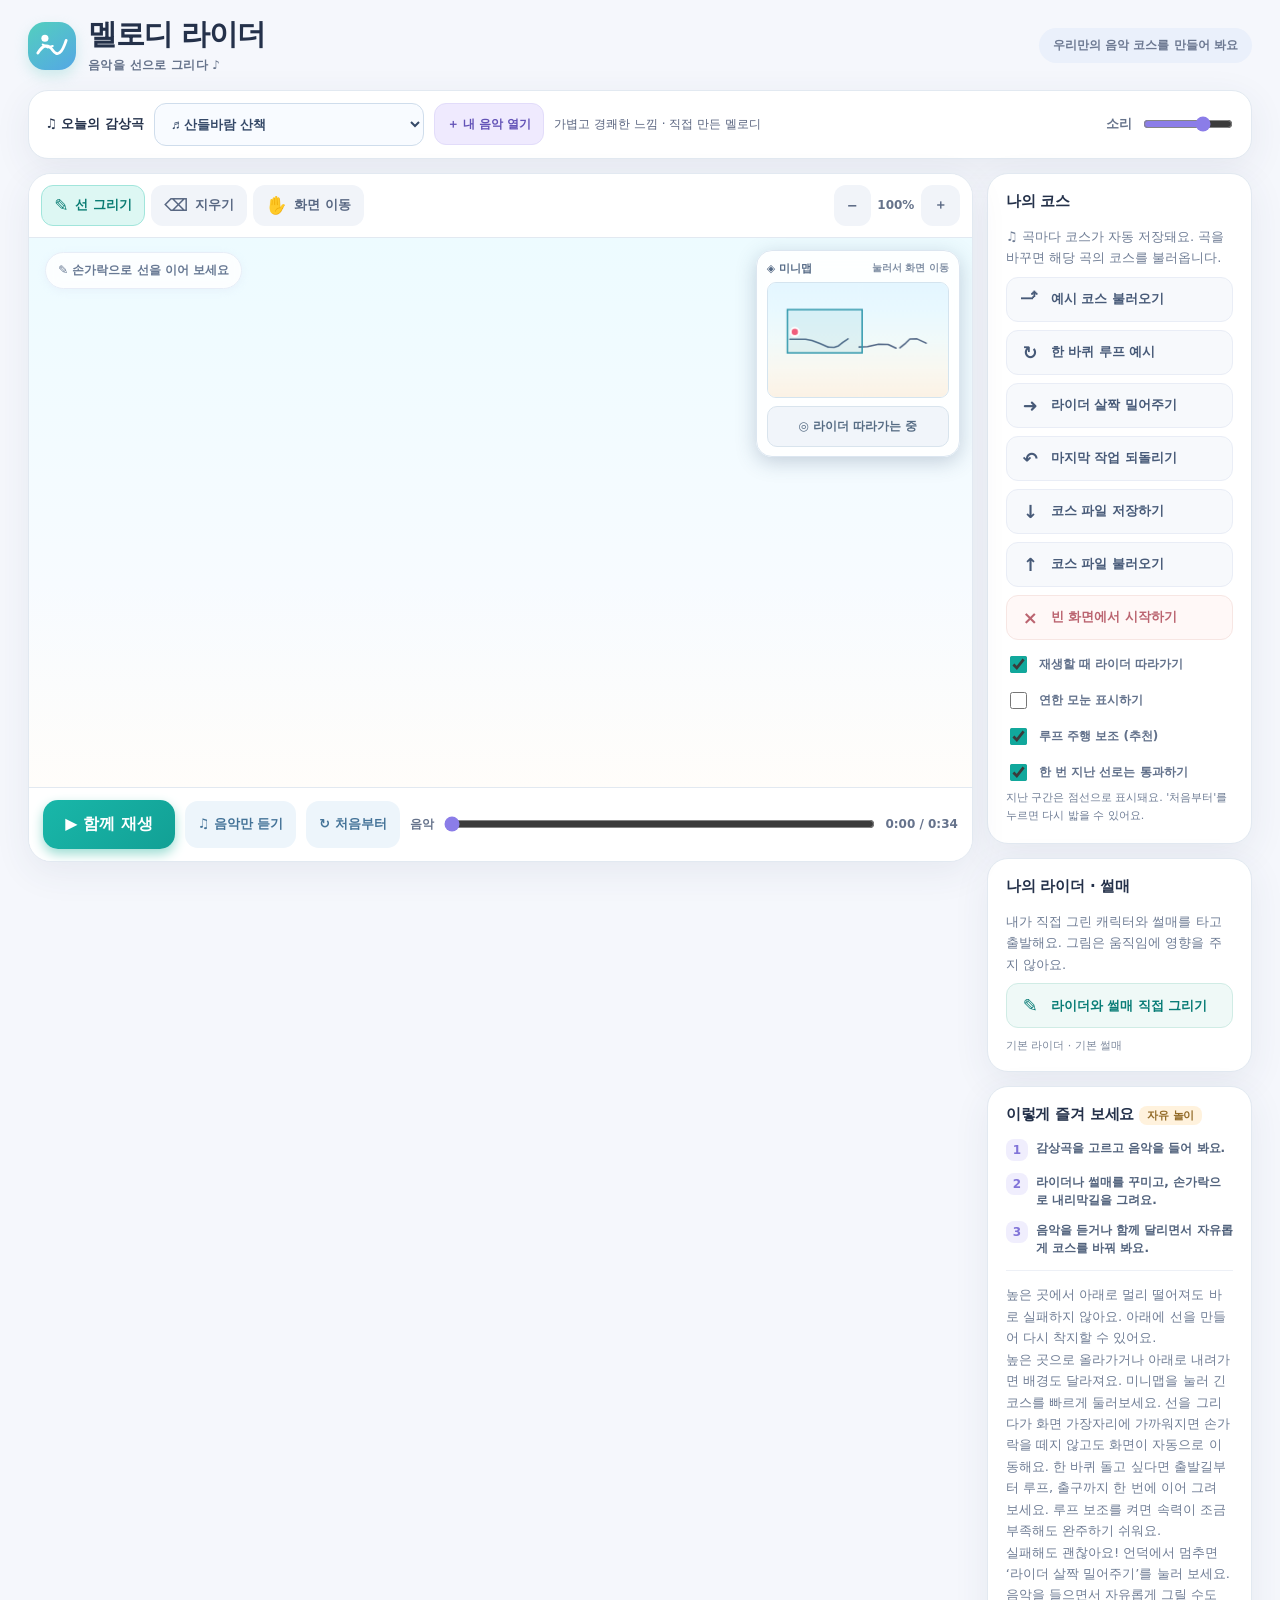
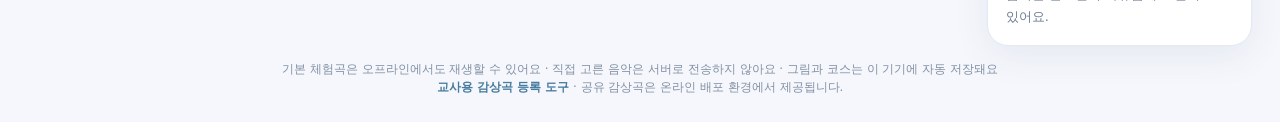
==== commit 358c7f21: "Add minimap button to return camera to rider and resume following" ====
--- a/melody-rider/index.html
+++ b/melody-rider/index.html
@@ -12,7 +12,9 @@
 .music-panel{display:flex;align-items:center;flex-wrap:wrap;gap:12px;background:var(--paper);border:1px solid var(--stroke);border-radius:20px;padding:12px 16px;box-shadow:var(--shadow);margin-bottom:14px}.music-label{font-size:13px;font-weight:800;white-space:nowrap}.music-picks{display:flex;background:#f0f3f9;border-radius:12px;padding:4px;gap:3px}.music-picks button{border:0;border-radius:10px;background:transparent;color:#65748a;padding:8px 12px;font-weight:800;font-size:13px}.music-picks button.selected{color:#fff;background:#776ce0;box-shadow:0 3px 10px #b8b1ef}.song-name{font-size:12px;color:#5a6580;overflow:hidden;text-overflow:ellipsis;white-space:nowrap;min-width:0;flex:1}.volume{display:flex;align-items:center;gap:9px;font-size:13px;color:var(--sub);font-weight:700}.volume input{accent-color:#8b7de8;width:90px}.hide{display:none!important}
 .layout{display:grid;grid-template-columns:minmax(0,1fr) 265px;align-items:start;gap:14px}.stage-card{position:relative;background:#fff;border:1px solid var(--stroke);border-radius:23px;box-shadow:var(--shadow);overflow:hidden}.canvas-toolbar{display:flex;flex-wrap:wrap;align-items:center;gap:6px;padding:11px 12px;background:rgba(255,255,255,.97);border-bottom:1px solid var(--stroke);min-height:64px}.tool{border:1px solid transparent;background:#f1f4f9;color:#586782;font-size:13px;font-weight:800;border-radius:12px;min-height:41px;padding:0 12px;display:flex;gap:7px;align-items:center;justify-content:center;white-space:nowrap}.tool.active{background:#ddf7f3;color:#097c73;border-color:#a1e5db}.tool.warn{color:#ae6060;background:#fff4f1}.tool .ic{font-size:17px}.toolbar-spacer{flex:1}.zoom-lbl{font-size:12px;color:var(--sub);font-weight:800;min-width:38px;text-align:center}.stage{position:relative;height:clamp(355px,61vh,690px);background:linear-gradient(180deg,#edfbff,#f7fbff 63%,#fffdfa);overflow:hidden;touch-action:none;user-select:none}.stage canvas{display:block;width:100%;height:100%;touch-action:none;cursor:crosshair}.stage.is-pan canvas{cursor:grab}.stage.is-erase canvas{cursor:cell}
 .mini-map{position:absolute;top:12px;right:12px;z-index:4;width:204px;padding:10px 10px 9px;background:rgba(255,255,255,.89);border:1px solid #dce6f0;border-radius:16px;box-shadow:0 5px 20px #344e7040;backdrop-filter:blur(8px);-webkit-backdrop-filter:blur(8px)}.mini-head{display:flex;align-items:center;justify-content:space-between;gap:6px;margin-bottom:6px;font-size:11px;font-weight:900;color:#526884}.mini-head small{font-size:10px;color:#8190a5;font-weight:700}.mini-map canvas{display:block;width:100%;height:116px;touch-action:none;cursor:crosshair;background:#f7fbff;border:1px solid #d4e4ef;border-radius:9px}.mini-map:focus-within{outline:2px solid #67b8d1;outline-offset:2px}
-@media(max-width:750px){.mini-map{width:164px;top:9px;right:9px;padding:8px;border-radius:12px}.mini-map canvas{height:97px}.mini-head{font-size:10px;margin-bottom:5px}.mini-head small{font-size:9px}}
+.mini-follow{display:flex;align-items:center;justify-content:center;gap:5px;width:100%;min-height:41px;margin-top:8px;border:1px solid #91dbd0;border-radius:10px;background:#ddf7f2;color:#087d74;font-size:12px;font-weight:850;touch-action:manipulation;-webkit-tap-highlight-color:transparent}
+.mini-follow.is-following{background:#f1f5fa;border-color:#d9e4ed;color:#566c84}
+@media(max-width:750px){.mini-map{width:164px;top:9px;right:9px;padding:8px;border-radius:12px}.mini-map canvas{height:97px}.mini-head{font-size:10px;margin-bottom:5px}.mini-head small{font-size:9px}.mini-follow{font-size:11px;min-height:40px}}
 @media(max-width:450px){.mini-map{width:138px;top:7px;right:7px;padding:6px}.mini-map canvas{height:83px}.mini-head small{font-size:8px}}.stage-overlay{position:absolute;left:16px;top:14px;pointer-events:none;background:#ffffffcc;color:#687994;font-size:12px;font-weight:800;padding:9px 12px;border:1px solid #e7edf7;border-radius:30px;backdrop-filter:blur(7px);box-shadow:0 2px 8px #d7e5f255}.message{position:absolute;left:50%;top:32%;transform:translate(-50%,-50%);background:#26364be8;border-radius:16px;padding:13px 20px;color:#fff;font-weight:800;text-align:center;max-width:80%;font-size:14px;pointer-events:none;opacity:0;transition:opacity .3s}.message.show{opacity:1}.playbar{display:flex;align-items:center;gap:10px;padding:12px 14px;background:#fff;border-top:1px solid var(--stroke)}.play{background:linear-gradient(135deg,#19b7a9,#12a095);border:0;min-height:49px;color:#fff;border-radius:15px;padding:0 22px;font-weight:900;font-size:16px;box-shadow:0 5px 12px #9cddd3}.restart{background:#edf5fb;border:0;color:#447398;border-radius:13px;padding:0 13px;min-height:47px;font-weight:800;font-size:13px}.timeline{min-width:80px;flex:1;display:flex;align-items:center;gap:8px}.timeline input{width:100%;accent-color:#8b7de8}.time{font-size:12px;color:#66738c;white-space:nowrap;font-variant-numeric:tabular-nums;font-weight:800}.timeline label{font-size:12px;color:var(--sub);white-space:nowrap;font-weight:800}.side{display:flex;flex-direction:column;gap:14px}.panel{background:#fff;border:1px solid var(--stroke);border-radius:21px;padding:18px;box-shadow:var(--shadow)}.panel h2{font-size:15px;margin:0 0 15px;letter-spacing:-.2px}.panel .sep{height:1px;background:#edf0f6;margin:13px 0}.pbtn{width:100%;display:flex;align-items:center;gap:9px;text-align:left;border:1px solid #e9edf6;background:#f7f9fc;border-radius:12px;padding:11px 12px;color:#475a78;font-weight:800;font-size:13px;margin-top:8px}.pbtn .ic{font-size:18px;width:23px;text-align:center}.pbtn:hover,.tool:hover{filter:brightness(.98)}.pbtn.danger{background:#fff8f7;color:#bb6470;border-color:#f7e6e3}.check{display:flex;align-items:center;gap:9px;color:#62718b;font-size:12px;font-weight:750;margin-top:13px;cursor:pointer}.check input{accent-color:var(--mint);width:17px;height:17px}.hint{color:#6f7d95;line-height:1.65;font-size:13px;margin:0}.steps{display:grid;gap:12px}.steps p{display:flex;gap:8px;margin:0;color:#52637d;font-size:12px;line-height:1.5;font-weight:700}.steps b{height:22px;width:22px;border-radius:8px;display:inline-grid;place-items:center;flex-shrink:0;background:#f0eefd;color:#8174d8;font-size:12px}.footer{margin-top:14px;text-align:center;color:#8290a3;font-size:12px;line-height:1.5}.pill{background:#fff2dd;color:#936b28;padding:3px 8px;border-radius:8px;font-weight:900;font-size:11px}.simple{border:0;background:transparent;color:#4e88ac;font-weight:800;font-size:12px;padding:4px}.mobile-only{display:none}
 @media(max-width:1050px){.layout{grid-template-columns:minmax(0,1fr) 220px}.panel{padding:14px}.tool{padding:0 9px}.teacher-tip{display:none}.canvas-toolbar{gap:5px}}
 @media(max-width:750px){.shell{padding:10px 10px 20px}.top{margin:5px 4px 12px}.brand h1{font-size:22px}.logo{height:42px;width:42px;border-radius:14px}.layout{display:flex;flex-direction:column}.side{display:grid;grid-template-columns:1fr 1fr}.stage{height:55vh;min-height:350px;max-height:580px}.canvas-toolbar{padding:9px;min-height:unset}.tool{min-height:40px;font-size:12px;padding:0 9px}.tool .ic{font-size:15px}.zoom-lbl{display:none}.playbar{padding:9px;gap:6px}.play{min-height:45px;padding:0 14px;font-size:14px}.restart{min-height:45px;padding:0 9px}.timeline label{display:none}.time{font-size:11px}.music-panel{padding:10px;gap:9px}.music-label{display:none}.music-picks button{padding:8px;font-size:12px}.volume{display:none}.song-name{flex-basis:100%}.footer{margin-top:10px}}
@@ -55,7 +57,7 @@
       <span class="toolbar-spacer"></span>
       <button type="button" class="tool" id="zoomOut" aria-label="화면 축소">−</button><span class="zoom-lbl" id="zoomLabel">100%</span><button type="button" class="tool" id="zoomIn" aria-label="화면 확대">＋</button>
     </div>
-    <div class="stage" id="stage"><canvas id="canvas" aria-label="터치 또는 마우스로 선을 그리는 공간"></canvas><span class="stage-overlay" id="stageStatus">✎ 선을 그려 길을 이어 보세요</span><div class="mini-map" aria-label="전체 코스 미니맵"><div class="mini-head"><span>◈ 미니맵</span><small>눌러서 화면 이동</small></div><canvas id="miniCanvas" aria-label="미니맵에서 이동할 곳을 선택하세요" tabindex="0" role="button"></canvas></div><div class="message" id="message" aria-live="polite"></div></div>
+    <div class="stage" id="stage"><canvas id="canvas" aria-label="터치 또는 마우스로 선을 그리는 공간"></canvas><span class="stage-overlay" id="stageStatus">✎ 선을 그려 길을 이어 보세요</span><div class="mini-map" aria-label="전체 코스 미니맵"><div class="mini-head"><span>◈ 미니맵</span><small>눌러서 화면 이동</small></div><canvas id="miniCanvas" aria-label="미니맵에서 이동할 곳을 선택하세요" tabindex="0" role="button"></canvas><button type="button" id="followRiderBtn" class="mini-follow is-following" aria-pressed="true">◎ 라이더 따라가는 중</button></div><div class="message" id="message" aria-live="polite"></div></div>
     <div class="playbar">
       <button type="button" class="play" id="playBtn">▶ 함께 재생</button>
       <button type="button" class="restart" id="listenBtn">♫ 음악만 듣기</button>
@@ -579,10 +581,24 @@
  miniCtx.fillStyle='rgba(62,164,178,.11)';miniCtx.strokeStyle='#3198ad';miniCtx.lineWidth=1.5;
  const vx=camera.x*unit+ox,vy=camera.y*unit+oy,vw=width/camera.zoom*unit,vh=height/camera.zoom*unit;miniCtx.fillRect(vx,vy,vw,vh);miniCtx.strokeRect(vx,vy,vw,vh);
  miniCtx.fillStyle='#f05d7c';miniCtx.strokeStyle='#fff';miniCtx.lineWidth=2;miniCtx.beginPath();miniCtx.arc(rider.x*unit+ox,rider.y*unit+oy,4.2,0,Math.PI*2);miniCtx.fill();miniCtx.stroke();miniCtx.restore();}
+function refreshFollowButton(){
+ const btn=$('followRiderBtn');
+ btn.classList.toggle('is-following',follow);
+ btn.setAttribute('aria-pressed',String(follow));
+ btn.textContent=follow?'◎ 라이더 따라가는 중':'◎ 라이더 따라가기';
+}
+function followRiderNow(){
+ follow=true;$('follow').checked=true;
+ // 재생 중이 아니어도 바로 라이더 화면으로 복귀합니다.
+ camera.x=rider.x-width*.37/camera.zoom;
+ camera.y=rider.y-height*.57/camera.zoom;
+ refreshFollowButton();
+ showMessage('라이더 화면으로 돌아왔어요!',1600);
+}
 function jumpByMinimap(e){if(!miniProjection)return;const r=miniCanvas.getBoundingClientRect(),sx=e.clientX-r.left,sy=e.clientY-r.top,p=miniProjection;
  const wx=(sx-p.ox)/p.unit,wy=(sy-p.oy)/p.unit;if(!Number.isFinite(wx)||!Number.isFinite(wy))return;
  camera.x=wx-width/(2*camera.zoom);camera.y=wy-height/(2*camera.zoom);
- if(follow){follow=false;$('follow').checked=false;showMessage('미니맵으로 이동했어요. 라이더 따라가기는 잠시 껐어요.',2100);}
+ if(follow){follow=false;$('follow').checked=false;refreshFollowButton();showMessage('미니맵으로 이동했어요. 라이더 따라가기는 잠시 껐어요.',2100);}
 }
 miniCanvas.addEventListener('pointerdown',e=>{if(e.button!==undefined&&e.button!==0)return;e.preventDefault();if(pointer||artPointer||miniPointer!==null)return;miniPointer=e.pointerId;try{miniCanvas.setPointerCapture(e.pointerId);}catch(err){miniPointer=null;return;}jumpByMinimap(e);});
 miniCanvas.addEventListener('pointermove',e=>{if(miniPointer===e.pointerId){e.preventDefault();jumpByMinimap(e);}});
@@ -631,7 +647,8 @@
 $('clearBtn').onclick=()=>{checkpoint();tracks=[];persist();restart();showMessage('빈 화면! 새로운 길을 그려 보세요');};
 $('saveBtn').onclick=()=>{download('나의-멜로디-라이더-작품.json',JSON.stringify({app:'melody-rider',version:3,songTitle:currentSong.title,tracks,art},null,2),'application/json');showMessage('코스와 내가 그린 그림을 저장했어요');};
 $('loadBtn').onclick=()=>$('courseInput').click();$('courseInput').onchange=async e=>{const f=e.target.files?.[0];if(!f)return;try{const obj=JSON.parse(await f.text());const parsed=validateTrack(Array.isArray(obj)?obj:obj.tracks);if(!parsed)throw new Error();checkpoint();tracks=parsed;persist();if(obj.art&&typeof obj.art==='object'){for(const part of ['rider','sled']){const url=obj.art[part];if(url===null||typeof url==='string'&&url.startsWith('data:image/png;base64,')&&url.length<1000000)applyArt(part,url);}persistArt();}restart();showMessage('나의 작품을 불러왔어요');}catch(e){showMessage('올바른 코스 파일이 아니에요');}e.target.value='';};
-$('follow').onchange=e=>follow=e.target.checked;$('showGrid').onchange=e=>grid=e.target.checked;$('loopAssist').onchange=e=>{loopAssist=e.target.checked;showMessage(loopAssist?'루프 보조가 켜졌어요':'루프 보조를 끄고 추가 추진 없이 달려요');};
+$('follow').onchange=e=>{follow=e.target.checked;if(follow){camera.x=rider.x-width*.37/camera.zoom;camera.y=rider.y-height*.57/camera.zoom;}refreshFollowButton();};
+$('followRiderBtn').onclick=followRiderNow;$('showGrid').onchange=e=>grid=e.target.checked;$('loopAssist').onchange=e=>{loopAssist=e.target.checked;showMessage(loopAssist?'루프 보조가 켜졌어요':'루프 보조를 끄고 추가 추진 없이 달려요');};
 $('oneUseRails').onchange=e=>{oneUseRails=e.target.checked;showMessage(oneUseRails?'지난 선로는 다시 만나면 통과해요':'선로를 여러 번 탈 수 있어요');};
 $('songSelect').onchange=e=>chooseMusic(e.target.value);
 $('pickFile').onclick=()=>$('musicInput').click();
@@ -672,7 +689,7 @@
 window.addEventListener('keydown',e=>{if(['INPUT','TEXTAREA'].includes(document.activeElement?.tagName))return;if(e.code==='Space'){e.preventDefault();toggle(true);}if((e.ctrlKey||e.metaKey)&&e.key.toLowerCase()==='z'){e.preventDefault();$('undoBtn').click();}});
 window.addEventListener('resize',sizeCanvas);new ResizeObserver(sizeCanvas).observe(stage);
 document.addEventListener('visibilitychange',()=>{if(document.hidden&&playing)stop();});
-sizeCanvas();updateStatus();requestAnimationFrame(frame);
+sizeCanvas();updateStatus();refreshFollowButton();requestAnimationFrame(frame);
 })();
 </script>
 </body>
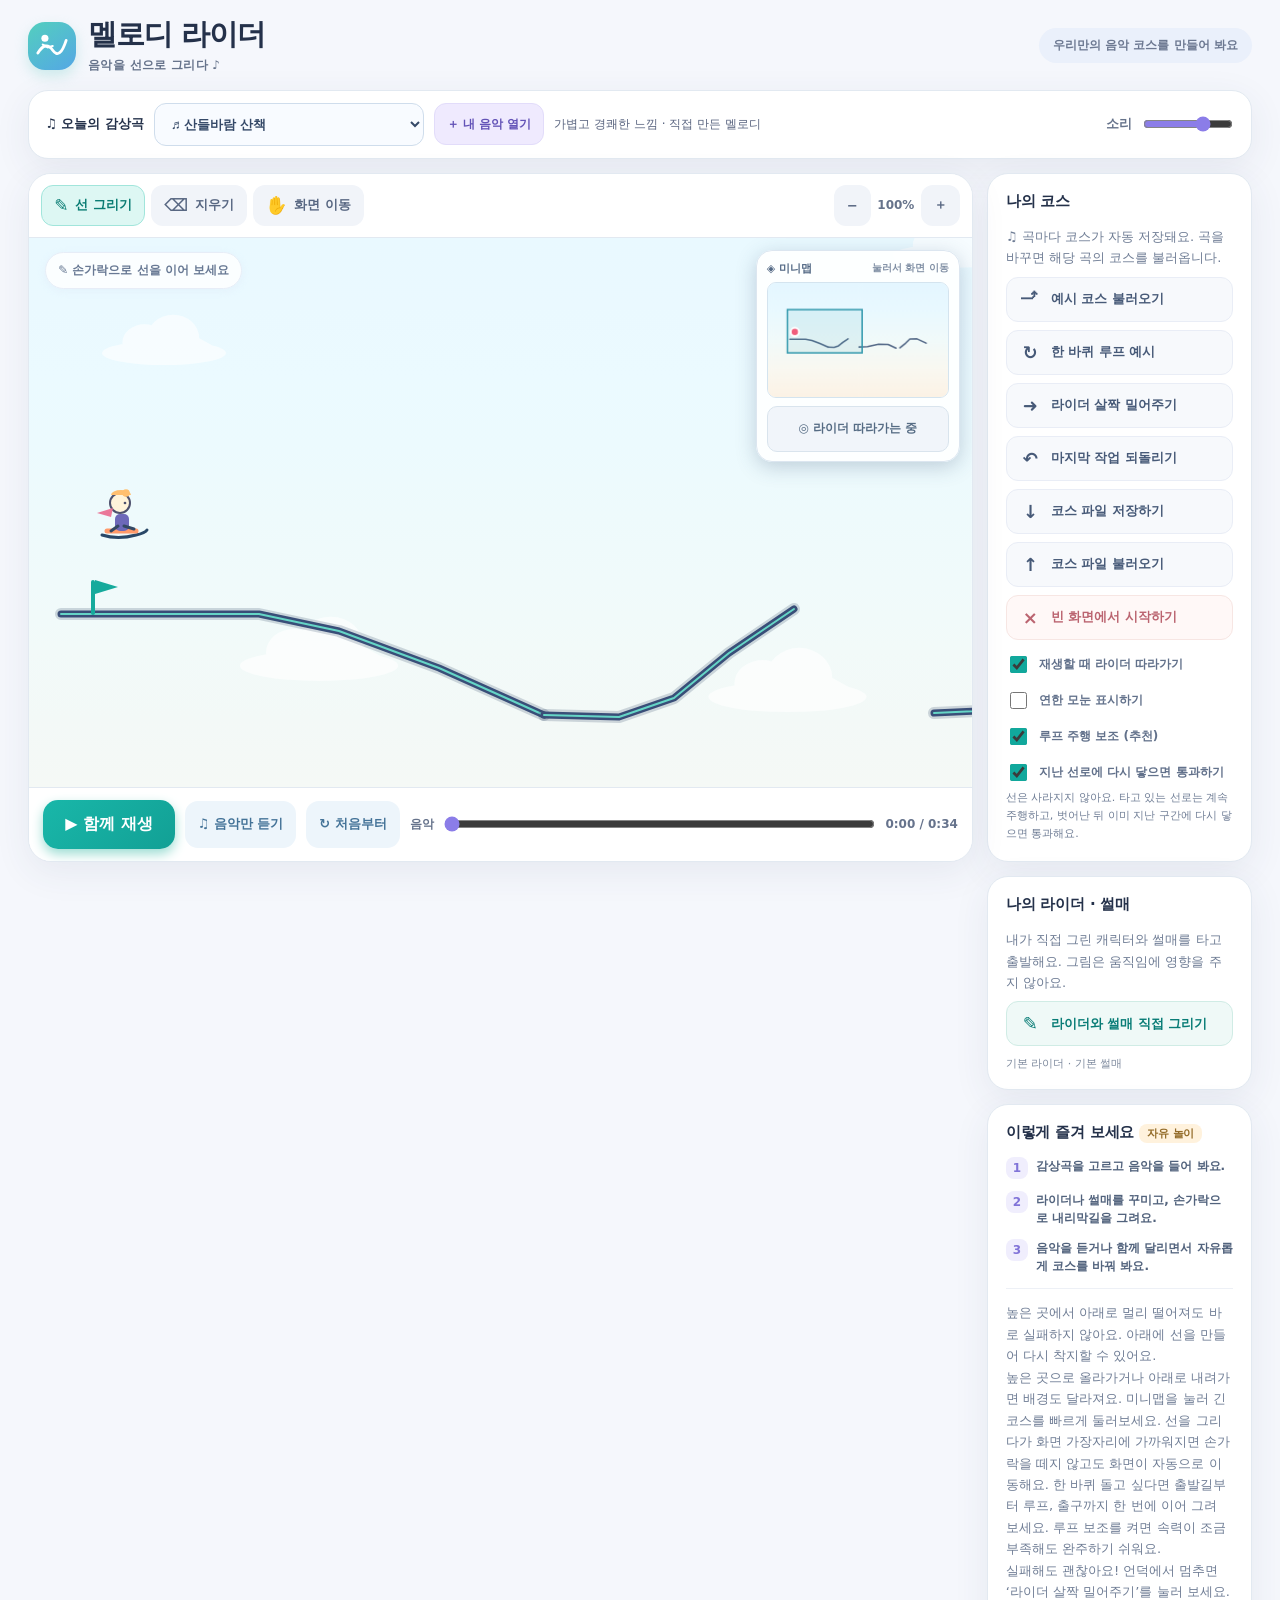
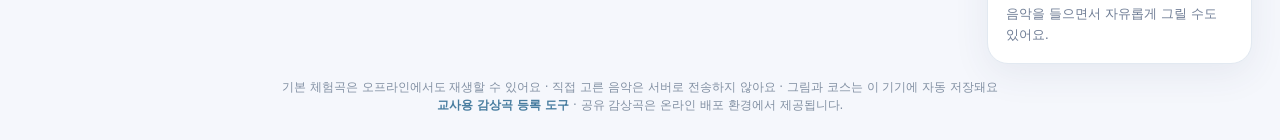
==== commit 7b8787e3: "Fix tablet follow button and prevent premature track erasure/detachment" ====
--- a/melody-rider/index.html
+++ b/melody-rider/index.html
@@ -12,7 +12,7 @@
 .music-panel{display:flex;align-items:center;flex-wrap:wrap;gap:12px;background:var(--paper);border:1px solid var(--stroke);border-radius:20px;padding:12px 16px;box-shadow:var(--shadow);margin-bottom:14px}.music-label{font-size:13px;font-weight:800;white-space:nowrap}.music-picks{display:flex;background:#f0f3f9;border-radius:12px;padding:4px;gap:3px}.music-picks button{border:0;border-radius:10px;background:transparent;color:#65748a;padding:8px 12px;font-weight:800;font-size:13px}.music-picks button.selected{color:#fff;background:#776ce0;box-shadow:0 3px 10px #b8b1ef}.song-name{font-size:12px;color:#5a6580;overflow:hidden;text-overflow:ellipsis;white-space:nowrap;min-width:0;flex:1}.volume{display:flex;align-items:center;gap:9px;font-size:13px;color:var(--sub);font-weight:700}.volume input{accent-color:#8b7de8;width:90px}.hide{display:none!important}
 .layout{display:grid;grid-template-columns:minmax(0,1fr) 265px;align-items:start;gap:14px}.stage-card{position:relative;background:#fff;border:1px solid var(--stroke);border-radius:23px;box-shadow:var(--shadow);overflow:hidden}.canvas-toolbar{display:flex;flex-wrap:wrap;align-items:center;gap:6px;padding:11px 12px;background:rgba(255,255,255,.97);border-bottom:1px solid var(--stroke);min-height:64px}.tool{border:1px solid transparent;background:#f1f4f9;color:#586782;font-size:13px;font-weight:800;border-radius:12px;min-height:41px;padding:0 12px;display:flex;gap:7px;align-items:center;justify-content:center;white-space:nowrap}.tool.active{background:#ddf7f3;color:#097c73;border-color:#a1e5db}.tool.warn{color:#ae6060;background:#fff4f1}.tool .ic{font-size:17px}.toolbar-spacer{flex:1}.zoom-lbl{font-size:12px;color:var(--sub);font-weight:800;min-width:38px;text-align:center}.stage{position:relative;height:clamp(355px,61vh,690px);background:linear-gradient(180deg,#edfbff,#f7fbff 63%,#fffdfa);overflow:hidden;touch-action:none;user-select:none}.stage canvas{display:block;width:100%;height:100%;touch-action:none;cursor:crosshair}.stage.is-pan canvas{cursor:grab}.stage.is-erase canvas{cursor:cell}
 .mini-map{position:absolute;top:12px;right:12px;z-index:4;width:204px;padding:10px 10px 9px;background:rgba(255,255,255,.89);border:1px solid #dce6f0;border-radius:16px;box-shadow:0 5px 20px #344e7040;backdrop-filter:blur(8px);-webkit-backdrop-filter:blur(8px)}.mini-head{display:flex;align-items:center;justify-content:space-between;gap:6px;margin-bottom:6px;font-size:11px;font-weight:900;color:#526884}.mini-head small{font-size:10px;color:#8190a5;font-weight:700}.mini-map canvas{display:block;width:100%;height:116px;touch-action:none;cursor:crosshair;background:#f7fbff;border:1px solid #d4e4ef;border-radius:9px}.mini-map:focus-within{outline:2px solid #67b8d1;outline-offset:2px}
-.mini-follow{display:flex;align-items:center;justify-content:center;gap:5px;width:100%;min-height:41px;margin-top:8px;border:1px solid #91dbd0;border-radius:10px;background:#ddf7f2;color:#087d74;font-size:12px;font-weight:850;touch-action:manipulation;-webkit-tap-highlight-color:transparent}
+.mini-follow{display:flex;align-items:center;justify-content:center;gap:5px;width:100%;min-height:46px;margin-top:8px;border:1px solid #91dbd0;border-radius:10px;background:#ddf7f2;color:#087d74;font-size:12px;font-weight:850;touch-action:manipulation;-webkit-tap-highlight-color:transparent}
 .mini-follow.is-following{background:#f1f5fa;border-color:#d9e4ed;color:#566c84}
 @media(max-width:750px){.mini-map{width:164px;top:9px;right:9px;padding:8px;border-radius:12px}.mini-map canvas{height:97px}.mini-head{font-size:10px;margin-bottom:5px}.mini-head small{font-size:9px}.mini-follow{font-size:11px;min-height:40px}}
 @media(max-width:450px){.mini-map{width:138px;top:7px;right:7px;padding:6px}.mini-map canvas{height:83px}.mini-head small{font-size:8px}}.stage-overlay{position:absolute;left:16px;top:14px;pointer-events:none;background:#ffffffcc;color:#687994;font-size:12px;font-weight:800;padding:9px 12px;border:1px solid #e7edf7;border-radius:30px;backdrop-filter:blur(7px);box-shadow:0 2px 8px #d7e5f255}.message{position:absolute;left:50%;top:32%;transform:translate(-50%,-50%);background:#26364be8;border-radius:16px;padding:13px 20px;color:#fff;font-weight:800;text-align:center;max-width:80%;font-size:14px;pointer-events:none;opacity:0;transition:opacity .3s}.message.show{opacity:1}.playbar{display:flex;align-items:center;gap:10px;padding:12px 14px;background:#fff;border-top:1px solid var(--stroke)}.play{background:linear-gradient(135deg,#19b7a9,#12a095);border:0;min-height:49px;color:#fff;border-radius:15px;padding:0 22px;font-weight:900;font-size:16px;box-shadow:0 5px 12px #9cddd3}.restart{background:#edf5fb;border:0;color:#447398;border-radius:13px;padding:0 13px;min-height:47px;font-weight:800;font-size:13px}.timeline{min-width:80px;flex:1;display:flex;align-items:center;gap:8px}.timeline input{width:100%;accent-color:#8b7de8}.time{font-size:12px;color:#66738c;white-space:nowrap;font-variant-numeric:tabular-nums;font-weight:800}.timeline label{font-size:12px;color:var(--sub);white-space:nowrap;font-weight:800}.side{display:flex;flex-direction:column;gap:14px}.panel{background:#fff;border:1px solid var(--stroke);border-radius:21px;padding:18px;box-shadow:var(--shadow)}.panel h2{font-size:15px;margin:0 0 15px;letter-spacing:-.2px}.panel .sep{height:1px;background:#edf0f6;margin:13px 0}.pbtn{width:100%;display:flex;align-items:center;gap:9px;text-align:left;border:1px solid #e9edf6;background:#f7f9fc;border-radius:12px;padding:11px 12px;color:#475a78;font-weight:800;font-size:13px;margin-top:8px}.pbtn .ic{font-size:18px;width:23px;text-align:center}.pbtn:hover,.tool:hover{filter:brightness(.98)}.pbtn.danger{background:#fff8f7;color:#bb6470;border-color:#f7e6e3}.check{display:flex;align-items:center;gap:9px;color:#62718b;font-size:12px;font-weight:750;margin-top:13px;cursor:pointer}.check input{accent-color:var(--mint);width:17px;height:17px}.hint{color:#6f7d95;line-height:1.65;font-size:13px;margin:0}.steps{display:grid;gap:12px}.steps p{display:flex;gap:8px;margin:0;color:#52637d;font-size:12px;line-height:1.5;font-weight:700}.steps b{height:22px;width:22px;border-radius:8px;display:inline-grid;place-items:center;flex-shrink:0;background:#f0eefd;color:#8174d8;font-size:12px}.footer{margin-top:14px;text-align:center;color:#8290a3;font-size:12px;line-height:1.5}.pill{background:#fff2dd;color:#936b28;padding:3px 8px;border-radius:8px;font-weight:900;font-size:11px}.simple{border:0;background:transparent;color:#4e88ac;font-weight:800;font-size:12px;padding:4px}.mobile-only{display:none}
@@ -78,8 +78,8 @@
       <label class="check"><input type="checkbox" id="follow" checked> 재생할 때 라이더 따라가기</label>
       <label class="check"><input type="checkbox" id="showGrid"> 연한 모눈 표시하기</label>
       <label class="check"><input type="checkbox" id="loopAssist" checked> 루프 주행 보조 (추천)</label>
-      <label class="check"><input type="checkbox" id="oneUseRails" checked> 한 번 지난 선로는 통과하기</label>
-      <p class="hint" style="font-size:11px;margin-top:5px">지난 구간은 점선으로 표시돼요. '처음부터'를 누르면 다시 밟을 수 있어요.</p>
+      <label class="check"><input type="checkbox" id="oneUseRails" checked> 지난 선로에 다시 닿으면 통과하기</label>
+      <p class="hint" style="font-size:11px;margin-top:5px">선은 사라지지 않아요. 타고 있는 선로는 계속 주행하고, 벗어난 뒤 이미 지난 구간에 다시 닿으면 통과해요.</p>
     </section>
     <section class="panel"><h2>나의 라이더 · 썰매</h2>
       <p class="hint">내가 직접 그린 캐릭터와 썰매를 타고 출발해요. 그림은 움직임에 영향을 주지 않아요.</p>
@@ -393,19 +393,17 @@
  return used;
 }
 function markRailSpan(line,g,a,b){
- const used=usedRail(line,g,true),start=railSegmentIndex(g,Math.min(a,b)),end=railSegmentIndex(g,Math.max(a,b));
- for(let i=start;i<=end;i++)used[i]=1;
-}
-// 이미 지난 구간을 거꾸로 다시 타려고 하면 현재 접촉을 해제합니다.
-function firstUsedAhead(line,g,a,b){
- const used=usedRail(line,g);
- if(!used||Math.abs(b-a)<.001)return -1;
- const dir=b>a?1:-1;
- const from=railSegmentIndex(g,a+dir*.001),to=railSegmentIndex(g,b);
- for(let i=from+dir;dir>0?i<=to:i>=to;i+=dir){
-  if(i>=0&&i<used.length&&used[i])return i;
- }
- return -1;
+ // 현재 올라타 있는 구간은 사용 완료로 처리하지 않습니다.
+ // 구간의 끝을 실제로 지나 다음 구간으로 진입했을 때만, 뒤에 남은 구간을 기록합니다.
+ if(Math.abs(b-a)<.00001)return;
+ const used=usedRail(line,g,true),from=railSegmentIndex(g,a),to=railSegmentIndex(g,b);
+ if(b>a){for(let i=from;i<to;i++)used[i]=1;}
+ else{for(let i=from;i>to;i--)used[i]=1;}
+}
+function finishRailAtEdge(line,g,edge){
+ // 선로 끝에서 공중으로 벗어난 경우, 마지막 구간도 지난 것으로 기록합니다.
+ const used=usedRail(line,g,true),idx=edge>=g.total-0.001?used.length-1:0;
+ if(idx>=0)used[idx]=1;
 }
 function findSurface(p,oldX,oldY){
  let best=null;
@@ -450,19 +448,12 @@
   speed=speed>0?Math.max(0,speed-loss):Math.min(0,speed+loss);
   speed=clamp(speed,-PHYSICS.maxSpeed,PHYSICS.maxSpeed);
   const nextS=p.s+speed*dt;
-  const revisited=oneUseRails?firstUsedAhead(p.track,g,p.s,nextS):-1;
-  if(revisited>=0){
-   // 이미 지나간 선로로 되돌아가면 그 자리에 걸리지 않고 관성으로 빠져나갑니다.
-   const dir=nextS>p.s?1:-1;
-   const edge=dir>0?g.cum[revisited]:g.cum[revisited+1],exitS=clamp(edge-dir*.05,0,g.total);
-   markRailSpan(p.track,g,p.s,exitS);
-   const q=trackSample(g,exitS),nx=q.ty*p.side,ny=-q.tx*p.side;
-   p.x=q.x+nx*p.r;p.y=q.y+ny*p.r;
-   p.vx=q.tx*speed;p.vy=q.ty*speed;
-   detachRider(p);
-  }else if(nextS<0||nextS>g.total){
+  // 선로를 타고 있는 동안에는 이미 방문한 구간도 계속 지지합니다.
+  // 벗어나 다시 공중에서 충돌할 때만 이전에 지난 구간을 통과합니다.
+  if(nextS<0||nextS>g.total){
    const endpoint=clamp(nextS,0,g.total),q=trackSample(g,endpoint),nx=q.ty*p.side,ny=-q.tx*p.side;
    markRailSpan(p.track,g,p.s,endpoint);
+   finishRailAtEdge(p.track,g,endpoint);
    p.x=q.x+nx*p.r;p.y=q.y+ny*p.r;
    p.vx=q.tx*speed;p.vy=q.ty*speed;
    detachRider(p);
@@ -490,7 +481,6 @@
   if(hit){
    const q=hit.q,nx=q.ty*hit.side,ny=-q.tx*hit.side;
    p.track=hit.line;p.s=hit.s;p.side=hit.side;p.grounded=true;
-   markRailSpan(hit.line,hit.g,hit.s,hit.s);
    p.x=q.x+nx*p.r;p.y=q.y+ny*p.r;
    p.railSpeed=(p.vx*q.tx+p.vy*q.ty)*.998;
    p.vx=q.tx*p.railSpeed;p.vy=q.ty*p.railSpeed;
@@ -605,18 +595,6 @@
 miniCanvas.addEventListener('pointerup',e=>{if(miniPointer===e.pointerId)miniPointer=null;});miniCanvas.addEventListener('pointercancel',e=>{if(miniPointer===e.pointerId)miniPointer=null;});miniCanvas.addEventListener('lostpointercapture',e=>{if(miniPointer===e.pointerId)miniPointer=null;});
 miniCanvas.addEventListener('keydown',e=>{if(!['Enter','Space'].includes(e.code))return;e.preventDefault();if(!miniProjection)return;const r=miniCanvas.getBoundingClientRect();jumpByMinimap({clientX:r.left+r.width/2,clientY:r.top+r.height/2});});
 function drawTrack(line,previewOnly=false){if(line.length<2)return;ctx.beginPath();ctx.moveTo(line[0].x,line[0].y);for(let i=1;i<line.length;i++)ctx.lineTo(line[i].x,line[i].y);ctx.lineCap='round';ctx.lineJoin='round';ctx.strokeStyle=previewOnly?'#e68a9a88':'#34486435';ctx.lineWidth=previewOnly?9:12;ctx.stroke();ctx.strokeStyle=previewOnly?'#fb8da4':'#394e78';ctx.lineWidth=previewOnly?5:7;ctx.stroke();ctx.strokeStyle=previewOnly?'#ffd6df':'#65d5c6';ctx.lineWidth=2;ctx.stroke();}
-function drawUsedRails(line){
- if(!oneUseRails)return;
- const g=rideTrack(line),used=usedRail(line);
- if(!used)return;
- ctx.beginPath();let joining=false;
- for(let i=0;i<used.length;i++){
-  if(used[i]){if(!joining)ctx.moveTo(g.points[i].x,g.points[i].y);ctx.lineTo(g.points[i+1].x,g.points[i+1].y);joining=true;}
-  else joining=false;
- }
- ctx.strokeStyle='rgba(250,252,255,.85)';ctx.lineWidth=11;ctx.setLineDash([]);ctx.stroke();
- ctx.strokeStyle='#8e9fb9';ctx.lineWidth=3.5;ctx.setLineDash([4,7]);ctx.stroke();ctx.setLineDash([]);
-}
 function drawRider(p){ctx.save();ctx.translate(p.x,p.y);ctx.rotate(p.angle);ctx.lineCap='round';ctx.lineJoin='round';
  if(artImages.sled?.complete&&artImages.sled.naturalWidth){ctx.drawImage(artImages.sled,-29,2,58,25);}else{
   ctx.strokeStyle='#294767';ctx.lineWidth=3;ctx.beginPath();ctx.moveTo(-21,13);ctx.quadraticCurveTo(-5,18,13,13);ctx.quadraticCurveTo(22,11,24,8);ctx.stroke();ctx.strokeStyle='#ff9a6a';ctx.lineWidth=5;ctx.beginPath();ctx.moveTo(-16,9);ctx.lineTo(13,9);ctx.stroke();}
@@ -630,7 +608,7 @@
 function restoreArt(){try{const saved=JSON.parse(localStorage.getItem(ART_STORAGE));for(const type of ['rider','sled'])if(typeof saved?.[type]==='string'&&saved[type].startsWith('data:image/png;base64,')&&saved[type].length<1000000)applyArt(type,saved[type]);}catch(e){}updateArtState();}
 function persistArt(){try{localStorage.setItem(ART_STORAGE,JSON.stringify(art));}catch(e){showMessage('기기 저장 공간이 부족할 수 있어요');}updateArtState();}
 function paint(){ctx.setTransform(scale,0,0,scale,0,0);drawBackground();ctx.save();ctx.scale(camera.zoom,camera.zoom);ctx.translate(-camera.x,-camera.y);
- for(const line of tracks){drawTrack(line);drawUsedRails(line);}if(preview)drawTrack(preview,true);
+ for(const line of tracks)drawTrack(line);if(preview)drawTrack(preview,true);
  // 시작 지점
  ctx.fillStyle='#16aa9c';roundedRect(BASE.x-32,286,4,35,2);ctx.fill();ctx.beginPath();ctx.moveTo(BASE.x-28,286);ctx.lineTo(BASE.x-5,293);ctx.lineTo(BASE.x-28,300);ctx.fill();
  for(const p of sparkles){ctx.globalAlpha=clamp(p.life*2,0,1);ctx.fillStyle='#f0b15c';ctx.beginPath();ctx.arc(p.x,p.y,2,0,Math.PI*2);ctx.fill();}ctx.globalAlpha=1;
@@ -648,8 +626,19 @@
 $('saveBtn').onclick=()=>{download('나의-멜로디-라이더-작품.json',JSON.stringify({app:'melody-rider',version:3,songTitle:currentSong.title,tracks,art},null,2),'application/json');showMessage('코스와 내가 그린 그림을 저장했어요');};
 $('loadBtn').onclick=()=>$('courseInput').click();$('courseInput').onchange=async e=>{const f=e.target.files?.[0];if(!f)return;try{const obj=JSON.parse(await f.text());const parsed=validateTrack(Array.isArray(obj)?obj:obj.tracks);if(!parsed)throw new Error();checkpoint();tracks=parsed;persist();if(obj.art&&typeof obj.art==='object'){for(const part of ['rider','sled']){const url=obj.art[part];if(url===null||typeof url==='string'&&url.startsWith('data:image/png;base64,')&&url.length<1000000)applyArt(part,url);}persistArt();}restart();showMessage('나의 작품을 불러왔어요');}catch(e){showMessage('올바른 코스 파일이 아니에요');}e.target.value='';};
 $('follow').onchange=e=>{follow=e.target.checked;if(follow){camera.x=rider.x-width*.37/camera.zoom;camera.y=rider.y-height*.57/camera.zoom;}refreshFollowButton();};
-$('followRiderBtn').onclick=followRiderNow;$('showGrid').onchange=e=>grid=e.target.checked;$('loopAssist').onchange=e=>{loopAssist=e.target.checked;showMessage(loopAssist?'루프 보조가 켜졌어요':'루프 보조를 끄고 추가 추진 없이 달려요');};
-$('oneUseRails').onchange=e=>{oneUseRails=e.target.checked;showMessage(oneUseRails?'지난 선로는 다시 만나면 통과해요':'선로를 여러 번 탈 수 있어요');};
+// Native click can be suppressed on some tablet browsers; touch/pen pointerup is a fallback.
+let lastFollowPointerActivation=-10000;
+$('followRiderBtn').addEventListener('pointerup',e=>{
+ if(e.pointerType!=='touch'&&e.pointerType!=='pen')return;
+ if(e.cancelable)e.preventDefault();
+ lastFollowPointerActivation=performance.now();
+ followRiderNow();
+});
+$('followRiderBtn').onclick=()=>{
+ if(performance.now()-lastFollowPointerActivation<650)return;
+ followRiderNow();
+};$('showGrid').onchange=e=>grid=e.target.checked;$('loopAssist').onchange=e=>{loopAssist=e.target.checked;showMessage(loopAssist?'루프 보조가 켜졌어요':'루프 보조를 끄고 추가 추진 없이 달려요');};
+$('oneUseRails').onchange=e=>{oneUseRails=e.target.checked;showMessage(oneUseRails?'벗어난 뒤 지난 선로에 다시 닿으면 통과해요':'선로를 여러 번 탈 수 있어요');};
 $('songSelect').onchange=e=>chooseMusic(e.target.value);
 $('pickFile').onclick=()=>$('musicInput').click();
 $('musicInput').onchange=e=>{const f=e.target.files?.[0];if(!f)return;if(musicFileUrl)URL.revokeObjectURL(musicFileUrl);musicFileUrl=URL.createObjectURL(f);selectedFile=f;chooseMusic('local');showMessage('내 음악을 불러왔어요');e.target.value='';};
@@ -684,7 +673,9 @@
 $('artDialog').onclose=()=>{artPointer=null;};
 updateArtTools();restoreArt();renderSongOptions();loadLibrary();
 canvas.addEventListener('pointerdown',down);canvas.addEventListener('pointermove',move);canvas.addEventListener('pointerup',up);canvas.addEventListener('pointercancel',up);canvas.addEventListener('lostpointercapture',up);
-for(const surface of [stage,canvas,miniCanvas,artCanvas])suppressCanvasGestures(surface);
+// Only drawing canvases suppress touch defaults. Applying preventDefault on the parent
+// stage cancels real button clicks on some Android/Samsung tablets.
+for(const surface of [canvas,miniCanvas,artCanvas])suppressCanvasGestures(surface);
 canvas.addEventListener('wheel',e=>{if(e.ctrlKey||e.metaKey){e.preventDefault();setZoom(camera.zoom*(e.deltaY<0?1.12:1/1.12));}},{passive:false});
 window.addEventListener('keydown',e=>{if(['INPUT','TEXTAREA'].includes(document.activeElement?.tagName))return;if(e.code==='Space'){e.preventDefault();toggle(true);}if((e.ctrlKey||e.metaKey)&&e.key.toLowerCase()==='z'){e.preventDefault();$('undoBtn').click();}});
 window.addEventListener('resize',sizeCanvas);new ResizeObserver(sizeCanvas).observe(stage);
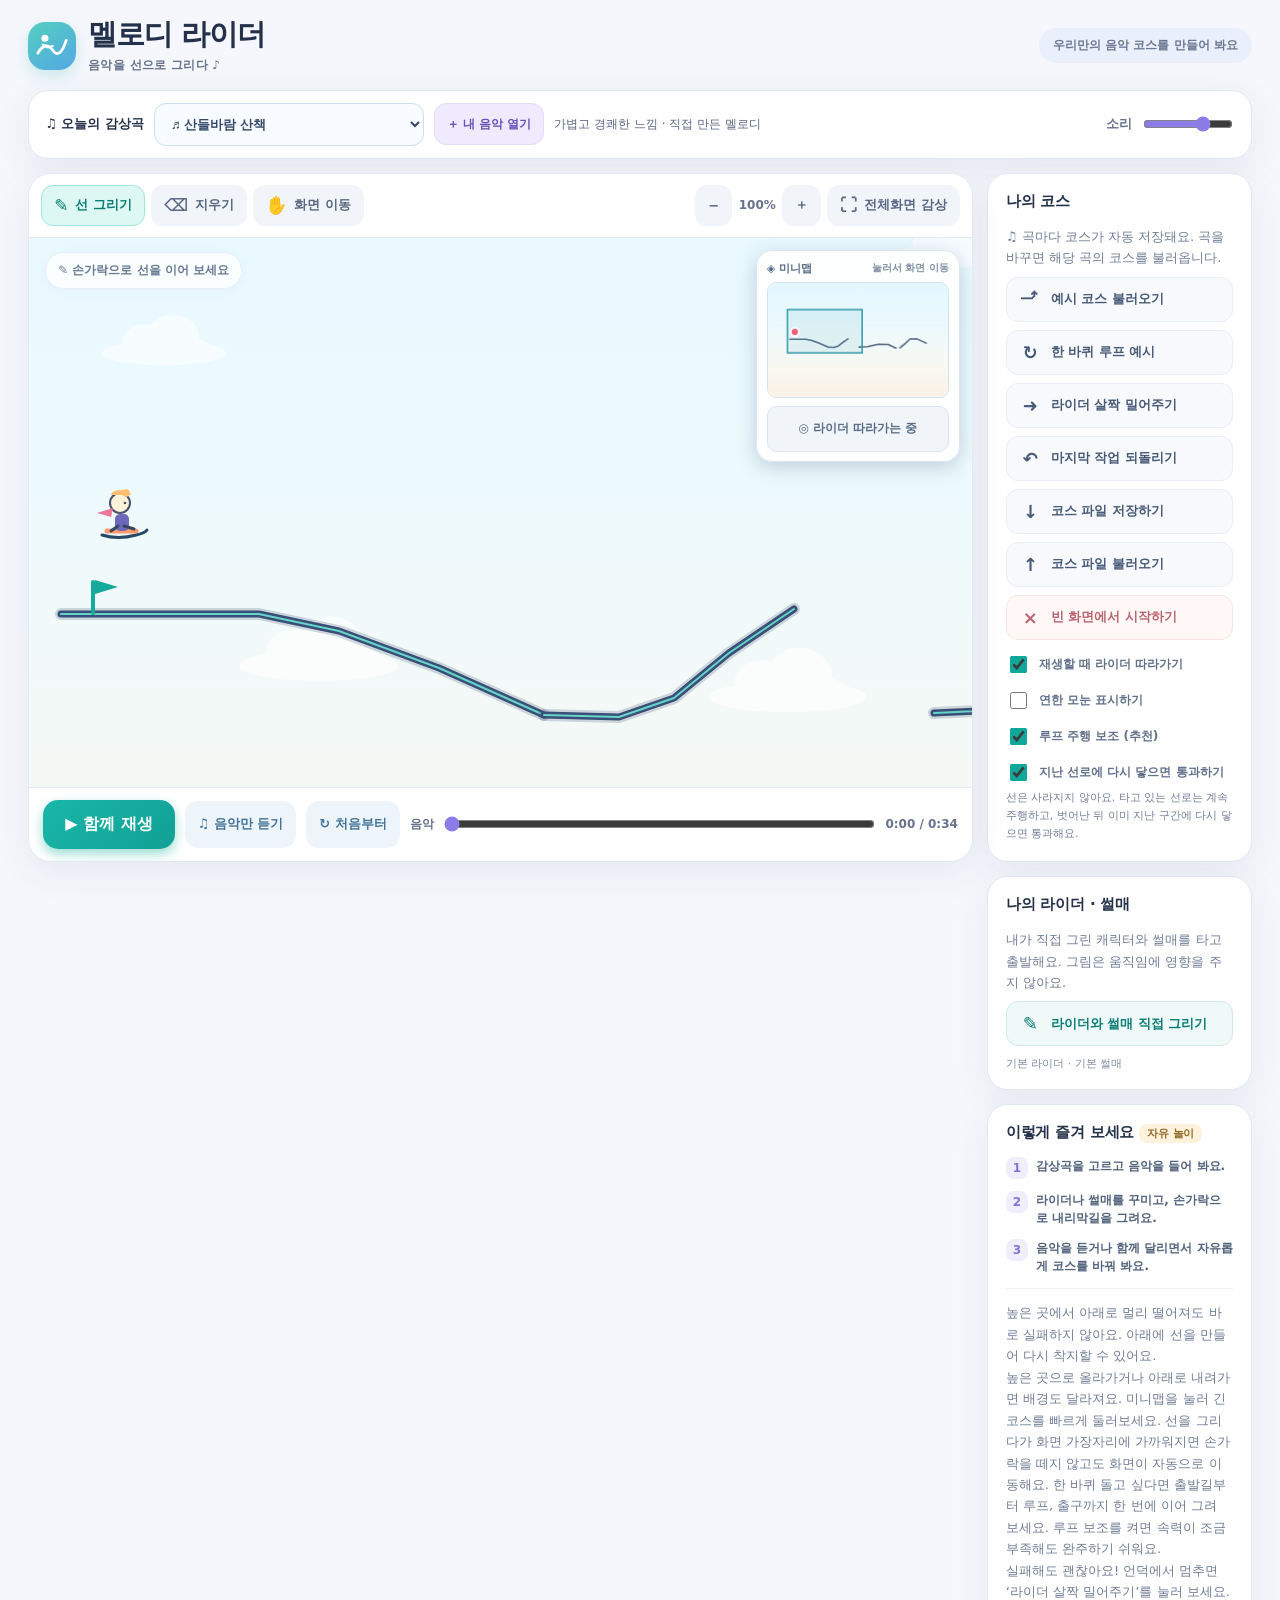
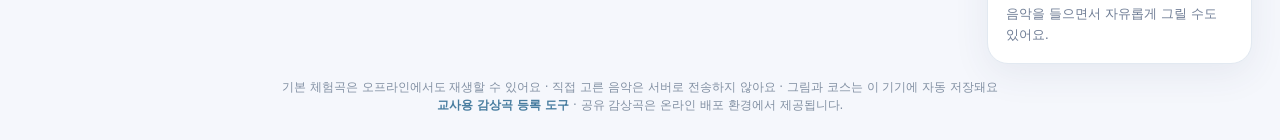
==== commit 963d3b8d: "Add immersive fullscreen listening mode and 18% zoom for long music tracks" ====
--- a/melody-rider/index.html
+++ b/melody-rider/index.html
@@ -32,6 +32,22 @@
  -webkit-tap-highlight-color:transparent;
 }
 .stage canvas,.mini-map canvas,.art-board canvas{-webkit-user-drag:none}
+
+/* 감상 모드: 브라우저 전체화면을 지원하지 않는 태블릿에서도 앱 내부 화면을 최대화합니다. */
+body.cinema-active{overflow:hidden}
+.stage-card.is-cinema{position:fixed!important;inset:0!important;z-index:9999;width:100vw!important;height:100dvh!important;max-height:none!important;max-width:none!important;border:0;border-radius:0;box-shadow:none;display:flex;flex-direction:column;background:#fff}
+.stage-card.is-cinema .canvas-toolbar{display:none!important}
+.stage-card.is-cinema .stage{flex:1 1 auto;height:auto!important;min-height:0!important;max-height:none!important}
+.stage-card.is-cinema .stage>canvas{pointer-events:none;cursor:default}
+.stage-card.is-cinema .stage-overlay{display:none}
+.stage-card.is-cinema .playbar{flex:0 0 auto;z-index:6;min-height:56px;padding-bottom:max(9px,env(safe-area-inset-bottom));box-shadow:0 -4px 15px #142b401a}
+.cinema-actions{display:none;position:absolute;left:max(10px,env(safe-area-inset-left));top:max(10px,env(safe-area-inset-top));z-index:6;gap:6px;align-items:center;flex-wrap:wrap;max-width:calc(100% - 185px);padding:5px;background:#ffffffec;border:1px solid #dce6f0;border-radius:12px;box-shadow:0 5px 18px #344e7022}
+.stage-card.is-cinema .cinema-actions{display:flex}
+.cinema-actions button{border:0;border-radius:9px;min-width:44px;min-height:44px;padding:0 10px;background:#eef5f8;color:#3b5b74;font-size:14px;font-weight:850;touch-action:manipulation}
+.cinema-actions .cinema-close{background:#263b52;color:#fff}
+.cinema-actions .cinema-zoom{font-size:12px;font-weight:850;min-width:38px;text-align:center}
+@media(max-width:750px){.cinema-actions{max-width:calc(100% - 176px)}.cinema-actions button{padding:0 8px;font-size:12px}}
+@media(max-width:450px){.cinema-actions{max-width:calc(100% - 147px);gap:3px;padding:3px}.cinema-actions button{min-width:38px;min-height:40px;padding:0 6px;font-size:11px}.cinema-actions .cinema-zoom{min-width:30px}}
 </style>
 </head>
 <body>
@@ -55,9 +71,9 @@
       <button type="button" class="tool" id="toolErase" aria-pressed="false"><span class="ic">⌫</span> 지우기</button>
       <button type="button" class="tool" id="toolPan" aria-pressed="false"><span class="ic">✋</span> 화면 이동</button>
       <span class="toolbar-spacer"></span>
-      <button type="button" class="tool" id="zoomOut" aria-label="화면 축소">−</button><span class="zoom-lbl" id="zoomLabel">100%</span><button type="button" class="tool" id="zoomIn" aria-label="화면 확대">＋</button>
+      <button type="button" class="tool" id="zoomOut" aria-label="화면 축소">−</button><span class="zoom-lbl" id="zoomLabel">100%</span><button type="button" class="tool" id="zoomIn" aria-label="화면 확대">＋</button><button type="button" class="tool" id="cinemaModeBtn" aria-label="전체화면 감상 모드 열기"><span class="ic">⛶</span> 전체화면 감상</button>
     </div>
-    <div class="stage" id="stage"><canvas id="canvas" aria-label="터치 또는 마우스로 선을 그리는 공간"></canvas><span class="stage-overlay" id="stageStatus">✎ 선을 그려 길을 이어 보세요</span><div class="mini-map" aria-label="전체 코스 미니맵"><div class="mini-head"><span>◈ 미니맵</span><small>눌러서 화면 이동</small></div><canvas id="miniCanvas" aria-label="미니맵에서 이동할 곳을 선택하세요" tabindex="0" role="button"></canvas><button type="button" id="followRiderBtn" class="mini-follow is-following" aria-pressed="true">◎ 라이더 따라가는 중</button></div><div class="message" id="message" aria-live="polite"></div></div>
+    <div class="stage" id="stage"><canvas id="canvas" aria-label="터치 또는 마우스로 선을 그리는 공간"></canvas><span class="stage-overlay" id="stageStatus">✎ 선을 그려 길을 이어 보세요</span><div class="cinema-actions" aria-label="전체화면 감상 조작"><button type="button" id="cinemaZoomOut" aria-label="감상 화면 축소">−</button><span id="cinemaZoomLabel" class="cinema-zoom">100%</span><button type="button" id="cinemaZoomIn" aria-label="감상 화면 확대">＋</button><button type="button" class="cinema-close" id="cinemaExitBtn">⛶ 종료</button></div><div class="mini-map" aria-label="전체 코스 미니맵"><div class="mini-head"><span>◈ 미니맵</span><small>눌러서 화면 이동</small></div><canvas id="miniCanvas" aria-label="미니맵에서 이동할 곳을 선택하세요" tabindex="0" role="button"></canvas><button type="button" id="followRiderBtn" class="mini-follow is-following" aria-pressed="true">◎ 라이더 따라가는 중</button></div><div class="message" id="message" aria-live="polite"></div></div>
     <div class="playbar">
       <button type="button" class="play" id="playBtn">▶ 함께 재생</button>
       <button type="button" class="restart" id="listenBtn">♫ 음악만 듣기</button>
@@ -184,13 +200,74 @@
 function refreshButtons(){$('playBtn').textContent=playing&&rideEnabled?'Ⅱ 함께 멈춤':'▶ 함께 재생';$('listenBtn').textContent=playing&&!rideEnabled?'Ⅱ 음악 멈춤':'♫ 음악만 듣기';}
 function stop(playbackReset=false){playing=false;audio.pause();refreshButtons();if(playbackReset){resetRider();resetMusic();}updateStatus();}
 function restart(){stop(true);camera.x=0;camera.y=-56;showMessage('출발 준비 완료!');}
+const stageCard=document.querySelector('.stage-card');
+let cinemaMode=false;
+// 요청 시 화면을 최대화한 뒤, 지원되는 브라우저에서는 시스템 전체화면도 시도합니다.
+function resizeCinemaStage(){
+ sizeCanvas();
+ requestAnimationFrame(sizeCanvas);
+}
+function enterCinema(){
+ if(cinemaMode||pointer||artPointer)return;
+ cinemaMode=true;
+ stageCard.classList.add('is-cinema');
+ document.body.classList.add('cinema-active');
+ resizeCinemaStage();
+ // Android Chrome 등에서는 실제 전체화면, 제한된 환경에서는 CSS 전체화면 대체.
+ try{
+  if(stageCard.requestFullscreen&&!document.fullscreenElement){
+   const request=stageCard.requestFullscreen({navigationUI:'hide'});
+   if(request&&typeof request.catch==='function')request.catch(()=>{});
+  }
+ }catch(error){/* 브라우저 제한 시 화면 내부 최대화 유지 */}
+}
+function exitCinema(){
+ if(!cinemaMode)return;
+ cinemaMode=false;
+ stageCard.classList.remove('is-cinema');
+ document.body.classList.remove('cinema-active');
+ if(document.fullscreenElement===stageCard&&document.exitFullscreen){
+  try{const request=document.exitFullscreen();if(request?.catch)request.catch(()=>{});}catch(error){}
+ }
+ resizeCinemaStage();
+}
+document.addEventListener('fullscreenchange',()=>{
+ if(cinemaMode&&document.fullscreenElement!==stageCard)exitCinema();
+ else resizeCinemaStage();
+});
+window.addEventListener('keydown',e=>{
+ if(e.key==='Escape'&&cinemaMode){e.preventDefault();exitCinema();}
+});
+function tabletButton(id,action){
+ const btn=$(id);let lastTouch=-1e6;
+ btn.addEventListener('pointerup',e=>{
+  if(e.pointerType!=='touch'&&e.pointerType!=='pen')return;
+  if(e.cancelable)e.preventDefault();
+  lastTouch=performance.now();action();
+ });
+ btn.addEventListener('click',()=>{
+  if(performance.now()-lastTouch<700)return;
+  action();
+ });
+}
 function setMode(m){if(pointer)return;mode=m;['Draw','Erase','Pan'].forEach(n=>{const b=$('tool'+n);const on=m===n.toLowerCase();b.classList.toggle('active',on);b.setAttribute('aria-pressed',on);});stage.classList.toggle('is-pan',m==='pan');stage.classList.toggle('is-erase',m==='erase');updateStatus();}
 function updateStatus(){const text=death?'↻ 처음부터를 누르면 다시 탈 수 있어요':playing?(rideEnabled?'♪ 음악과 함께 달리는 중!':'♫ 음악을 들으며 자유롭게 그려 보세요'):mode==='draw'?'✎ 손가락으로 선을 이어 보세요':mode==='erase'?'⌫ 지우고 싶은 선을 쓸어 보세요':'✋ 화면을 드래그해 이동하세요';$('stageStatus').textContent=text;}
 function sizeCanvas(){minimapDirty=true;const r=stage.getBoundingClientRect();width=Math.max(100,r.width);height=Math.max(100,r.height);scale=Math.min(2,window.devicePixelRatio||1);canvas.width=Math.round(width*scale);canvas.height=Math.round(height*scale);}
 function w2s(x,y){return{x:(x-camera.x)*camera.zoom,y:(y-camera.y)*camera.zoom};}
 function s2w(x,y){return{x:x/camera.zoom+camera.x,y:y/camera.zoom+camera.y};}
 function eventPoint(e){const r=canvas.getBoundingClientRect();return{x:e.clientX-r.left,y:e.clientY-r.top};}
-function setZoom(z){if(pointer)return;minimapDirty=true;z=clamp(z,.45,2.1);const mid=s2w(width/2,height/2);camera.zoom=z;camera.x=mid.x-width/(2*z);camera.y=mid.y-height/(2*z);$('zoomLabel').textContent=Math.round(100*z)+'%';}
+const MIN_ZOOM=.18,MAX_ZOOM=2.1;
+function setZoom(z){
+ if(pointer)return;
+ minimapDirty=true;
+ z=clamp(z,MIN_ZOOM,MAX_ZOOM);
+ const mid=s2w(width/2,height/2);
+ camera.zoom=z;
+ camera.x=mid.x-width/(2*z);camera.y=mid.y-height/(2*z);
+ const label=Math.round(100*z)+'%';
+ $('zoomLabel').textContent=label;
+ $('cinemaZoomLabel').textContent=label;
+}
 function nearest(line,x,y){let best=Infinity;for(let i=1;i<line.length;i++){const a=line[i-1],b=line[i],dx=b.x-a.x,dy=b.y-a.y,len2=dx*dx+dy*dy;if(len2<.01)continue;const t=clamp(((x-a.x)*dx+(y-a.y)*dy)/len2,0,1);const d=Math.hypot(x-a.x-dx*t,y-a.y-dy*t);if(d<best)best=d;}return best;}
 function eraseAt(x,y){const idx=tracks.findIndex(line=>nearest(line,x,y)<19/camera.zoom);if(idx>=0){tracks.splice(idx,1);persist();return true;}return false;}
 // Only one pointer may create a stroke. Extra fingers must never change the active line.
@@ -616,7 +693,11 @@
 function frame(t){if(!lastTime)lastTime=t;const dt=clamp((t-lastTime)/1000,0,.04);lastTime=t;now=t;autoPanDrawing(dt);if(playing){if(rideEnabled&&!death){const n=Math.ceil(dt/(1/120));for(let i=0;i<n;i++)simulate(dt/n);}handleMusic(dt);if(rideEnabled&&follow&&!pointer&&!death){const targetX=rider.x-width*.37/camera.zoom;const targetY=rider.y-height*.57/camera.zoom;camera.x+=(targetX-camera.x)*.075;camera.y+=(targetY-camera.y)*.075;}}
  if(shownMessage&&t>shownMessage){$('message').classList.remove('show');shownMessage=0;}paint();requestAnimationFrame(frame);}
 $('toolDraw').onclick=()=>setMode('draw');$('toolErase').onclick=()=>setMode('erase');$('toolPan').onclick=()=>setMode('pan');
-$('zoomIn').onclick=()=>setZoom(camera.zoom*1.2);$('zoomOut').onclick=()=>setZoom(camera.zoom/1.2);
+$('zoomIn').onclick=()=>setZoom(camera.zoom*1.28);$('zoomOut').onclick=()=>setZoom(camera.zoom/1.28);
+tabletButton('cinemaModeBtn',enterCinema);
+tabletButton('cinemaExitBtn',exitCinema);
+tabletButton('cinemaZoomOut',()=>setZoom(camera.zoom/1.28));
+tabletButton('cinemaZoomIn',()=>setZoom(camera.zoom*1.28));
 $('playBtn').onclick=()=>toggle(true);$('listenBtn').onclick=()=>toggle(false);$('retryBtn').onclick=restart;
 $('undoBtn').onclick=()=>{if(history.length){tracks=history.pop();persist();showMessage('마지막 작업을 되돌렸어요');}else showMessage('되돌릴 작업이 없어요');};
 $('sampleBtn').onclick=()=>{checkpoint();tracks=sample();persist();restart();showMessage('예시 코스를 불러왔어요');};
